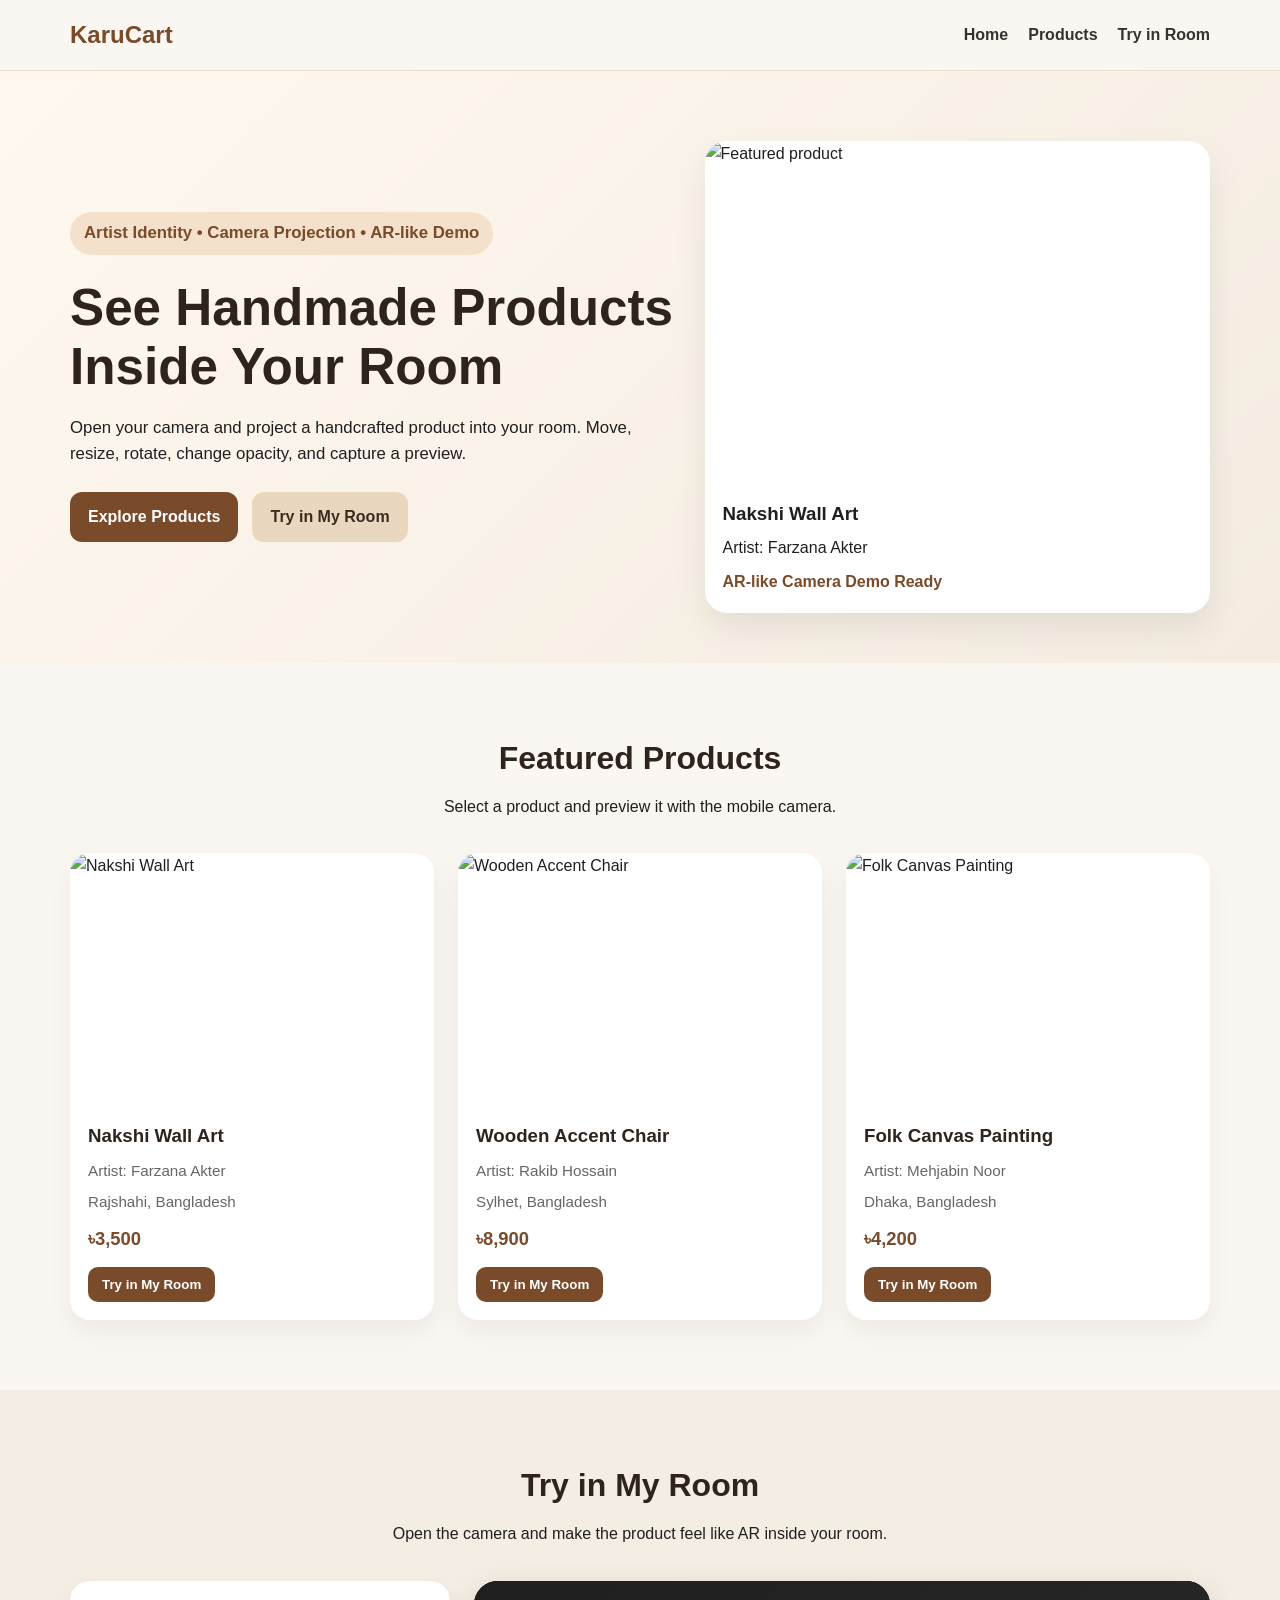
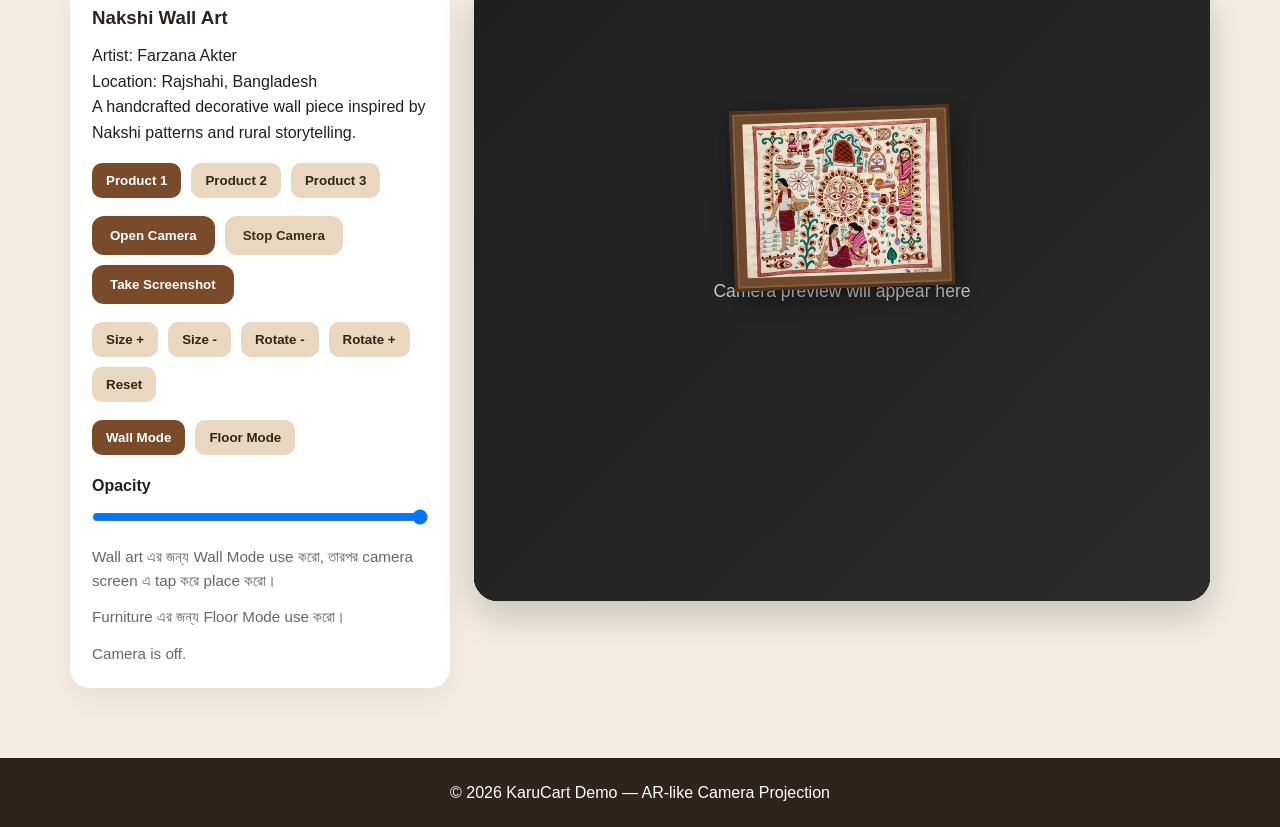
==== index.html @ 664fcbad "first commit" ====
<!DOCTYPE html>
<html lang="en">
<head>
  <meta charset="UTF-8" />
  <meta name="viewport" content="width=device-width, initial-scale=1.0" />
  <title>KaruCart AR-like Camera Demo</title>
  <link rel="stylesheet" href="style.css" />
</head>
<body>
  <header class="header">
    <div class="container nav">
      <div class="logo">KaruCart</div>
      <nav>
        <ul class="nav-links">
          <li><a href="#home">Home</a></li>
          <li><a href="#products">Products</a></li>
          <li><a href="#camera-demo">Try in Room</a></li>
        </ul>
      </nav>
    </div>
  </header>

  <main>
    <section class="hero" id="home">
      <div class="container hero-grid">
        <div class="hero-text">
          <p class="tag">Artist Identity • Camera Projection • AR-like Demo</p>
          <h1>See Handmade Products Inside Your Room</h1>
          <p>
            Open your camera and project a handcrafted product into your room.
            Move, resize, rotate, change opacity, and capture a preview.
          </p>
          <div class="hero-buttons">
            <a href="#products" class="btn btn-primary">Explore Products</a>
            <a href="#camera-demo" class="btn btn-secondary">Try in My Room</a>
          </div>
        </div>

        <div class="hero-card">
          <img src="images/product-1.jpg" alt="Featured product" />
          <div class="hero-card-content">
            <h3>Nakshi Wall Art</h3>
            <p>Artist: Farzana Akter</p>
            <span>AR-like Camera Demo Ready</span>
          </div>
        </div>
      </div>
    </section>

    <section class="section" id="products">
      <div class="container">
        <div class="section-head">
          <h2>Featured Products</h2>
          <p>Select a product and preview it with the mobile camera.</p>
        </div>

        <div class="product-grid" id="productGrid"></div>
      </div>
    </section>

    <section class="section alt-bg" id="camera-demo">
      <div class="container">
        <div class="section-head">
          <h2>Try in My Room</h2>
          <p>Open the camera and make the product feel like AR inside your room.</p>
        </div>

        <div class="camera-layout">
          <div class="camera-info-box">
            <h3 id="cameraProductTitle">Nakshi Wall Art</h3>
            <p id="cameraArtist">Artist: Farzana Akter</p>
            <p id="cameraLocation">Location: Rajshahi, Bangladesh</p>
            <p id="cameraStory">
              A handcrafted decorative wall piece inspired by Nakshi patterns and rural storytelling.
            </p>

            <div class="product-switcher" id="productSwitcher"></div>

            <div class="camera-controls">
              <button class="btn btn-primary" id="startCamera">Open Camera</button>
              <button class="btn btn-secondary" id="stopCamera">Stop Camera</button>
              <button class="btn btn-primary" id="takeShot">Take Screenshot</button>
            </div>

            <div class="overlay-controls">
              <button class="control-btn" id="zoomIn">Size +</button>
              <button class="control-btn" id="zoomOut">Size -</button>
              <button class="control-btn" id="rotateLeft">Rotate -</button>
              <button class="control-btn" id="rotateRight">Rotate +</button>
              <button class="control-btn" id="resetOverlay">Reset</button>
            </div>

            <div class="mode-controls">
              <button class="mode-btn active" id="wallMode">Wall Mode</button>
              <button class="mode-btn" id="floorMode">Floor Mode</button>
            </div>

            <div class="slider-group">
              <label for="opacityRange">Opacity</label>
              <input type="range" id="opacityRange" min="20" max="100" value="100" />
            </div>

            <p class="small-note">
              Wall art এর জন্য Wall Mode use করো, তারপর camera screen এ tap করে place করো।
            </p>
            <p class="small-note">
              Furniture এর জন্য Floor Mode use করো।
            </p>
            <p class="small-note" id="cameraStatus">Camera is off.</p>
          </div>

          <div class="camera-stage" id="cameraStage">
            <video id="cameraPreview" autoplay playsinline muted></video>

            <div class="camera-placeholder" id="cameraPlaceholder">
              Camera preview will appear here
            </div>

            <div id="overlayWrapper" class="wall-locked">
              <div id="overlayShadow"></div>
              <div id="overlayFrame">
                <img id="productOverlay" src="images/product-1.png" alt="Product Overlay" />
              </div>
            </div>
          </div>
        </div>

        <canvas id="captureCanvas"></canvas>

        <div class="screenshot-box" id="screenshotBox">
          <h3>Captured Preview</h3>
          <img id="capturedImage" alt="Captured Room Preview" />
          <a id="downloadShot" class="btn btn-primary" download="karucart-preview.png">Download Screenshot</a>
        </div>
      </div>
    </section>
  </main>

  <footer class="footer">
    <div class="container">
      <p>© 2026 KaruCart Demo — AR-like Camera Projection</p>
    </div>
  </footer>

  <script src="script.js"></script>
</body>
</html>
---- style.css ----
* {
  margin: 0;
  padding: 0;
  box-sizing: border-box;
}

html {
  scroll-behavior: smooth;
}

body {
  font-family: Arial, sans-serif;
  background: #faf7f2;
  color: #1f1f1f;
  line-height: 1.6;
}

img,
video,
canvas {
  display: block;
  width: 100%;
}

a {
  text-decoration: none;
}

ul {
  list-style: none;
}

.container {
  width: min(1140px, 92%);
  margin: 0 auto;
}

.header {
  position: sticky;
  top: 0;
  z-index: 1000;
  background: rgba(250, 247, 242, 0.95);
  backdrop-filter: blur(8px);
  border-bottom: 1px solid #e8dfd1;
}

.nav {
  display: flex;
  justify-content: space-between;
  align-items: center;
  padding: 16px 0;
}

.logo {
  font-size: 1.5rem;
  font-weight: 700;
  color: #7a4b2a;
}

.nav-links {
  display: flex;
  gap: 20px;
}

.nav-links a {
  color: #333;
  font-weight: 600;
}

.hero {
  padding: 70px 0 50px;
  background: linear-gradient(135deg, #fff8ef, #f4ece1);
}

.hero-grid {
  display: grid;
  grid-template-columns: 1.2fr 1fr;
  gap: 28px;
  align-items: center;
}

.tag {
  display: inline-block;
  background: #f3e1cc;
  color: #7a4b2a;
  padding: 8px 14px;
  border-radius: 999px;
  margin-bottom: 18px;
  font-weight: 700;
  font-size: 0.9rem;
}

.hero-text h1 {
  font-size: clamp(2rem, 4vw, 3.3rem);
  line-height: 1.15;
  margin-bottom: 18px;
  color: #2f241d;
}

.hero-text p {
  font-size: 1.05rem;
  margin-bottom: 24px;
  max-width: 650px;
}

.hero-buttons {
  display: flex;
  flex-wrap: wrap;
  gap: 14px;
}

.btn {
  padding: 12px 18px;
  border-radius: 12px;
  border: none;
  cursor: pointer;
  font-weight: 700;
  transition: 0.25s ease;
  display: inline-block;
}

.btn-primary {
  background: #7a4b2a;
  color: #fff;
}

.btn-primary:hover {
  background: #5f381d;
}

.btn-secondary {
  background: #ead7bf;
  color: #3a2b20;
}

.btn-secondary:hover {
  background: #dfc5a7;
}

.hero-card {
  background: #fff;
  border-radius: 22px;
  overflow: hidden;
  box-shadow: 0 15px 35px rgba(0, 0, 0, 0.08);
}

.hero-card img {
  height: 340px;
  object-fit: cover;
}

.hero-card-content {
  padding: 18px;
}

.hero-card-content h3 {
  margin-bottom: 6px;
}

.hero-card-content span {
  display: inline-block;
  margin-top: 8px;
  color: #7a4b2a;
  font-weight: 700;
}

.section {
  padding: 70px 0;
}

.alt-bg {
  background: #f3ede4;
}

.section-head {
  text-align: center;
  margin-bottom: 34px;
}

.section-head h2 {
  font-size: 2rem;
  margin-bottom: 10px;
  color: #2f241d;
}

.product-grid {
  display: grid;
  grid-template-columns: repeat(3, 1fr);
  gap: 24px;
}

.product-card {
  background: #fff;
  border-radius: 20px;
  overflow: hidden;
  box-shadow: 0 12px 28px rgba(0, 0, 0, 0.06);
  transition: transform 0.25s ease;
}

.product-card:hover {
  transform: translateY(-6px);
}

.product-card img {
  height: 250px;
  object-fit: cover;
}

.product-content {
  padding: 18px;
}

.product-content h3 {
  margin-bottom: 8px;
  color: #2f241d;
}

.product-meta {
  color: #666;
  font-size: 0.95rem;
  margin-bottom: 6px;
}

.product-price {
  font-size: 1.15rem;
  font-weight: 700;
  color: #7a4b2a;
  margin: 10px 0 14px;
}

.product-actions {
  display: flex;
  gap: 10px;
  flex-wrap: wrap;
}

.small-btn {
  padding: 10px 14px;
  border-radius: 10px;
  border: none;
  cursor: pointer;
  font-weight: 700;
}

.try-btn {
  background: #7a4b2a;
  color: #fff;
}

.camera-layout {
  display: grid;
  grid-template-columns: 380px 1fr;
  gap: 24px;
  align-items: start;
}

.camera-info-box {
  background: #fff;
  border-radius: 20px;
  padding: 22px;
  box-shadow: 0 12px 28px rgba(0, 0, 0, 0.06);
}

.camera-info-box h3 {
  margin-bottom: 10px;
  color: #2f241d;
}

.camera-controls,
.overlay-controls,
.product-switcher,
.mode-controls {
  display: flex;
  flex-wrap: wrap;
  gap: 10px;
  margin-top: 18px;
}

.switch-btn,
.control-btn,
.mode-btn {
  border: none;
  padding: 10px 14px;
  border-radius: 10px;
  cursor: pointer;
  font-weight: 700;
  background: #ead7bf;
  color: #33251a;
}

.switch-btn.active,
.mode-btn.active {
  background: #7a4b2a;
  color: white;
}

.slider-group {
  margin-top: 18px;
}

.slider-group label {
  display: block;
  margin-bottom: 8px;
  font-weight: 700;
}

.slider-group input {
  width: 100%;
}

.small-note {
  margin-top: 12px;
  color: #666;
  font-size: 0.95rem;
}

.camera-stage {
  position: relative;
  min-height: 620px;
  background: #111;
  border-radius: 24px;
  overflow: hidden;
  box-shadow: 0 16px 36px rgba(0, 0, 0, 0.18);
}

#cameraPreview {
  width: 100%;
  height: 100%;
  min-height: 620px;
  object-fit: cover;
  background: #000;
  position: relative;
  z-index: 0;
}

.camera-placeholder {
  position: absolute;
  inset: 0;
  display: grid;
  place-items: center;
  color: #ccc;
  font-size: 1.1rem;
  background: linear-gradient(135deg, #1f1f1f, #2b2b2b);
  z-index: 1;
}

#overlayWrapper {
  position: absolute;
  left: 50%;
  top: 35%;
  width: 220px;
  transform: translate(-50%, -50%);
  z-index: 5;
  user-select: none;
}

#overlayWrapper.wall-locked {
  cursor: default;
}

#overlayShadow {
  position: absolute;
  inset: 8px -10px -10px 8px;
  background: rgba(0, 0, 0, 0.22);
  filter: blur(14px);
  border-radius: 6px;
  z-index: 0;
}

#overlayFrame {
  position: relative;
  background: #6f4a2d;
  padding: 10px;
  border: 3px solid #4e321d;
  box-shadow:
    inset 0 0 0 2px rgba(255,255,255,0.12),
    0 10px 24px rgba(0,0,0,0.18);
  z-index: 2;
}

#productOverlay {
  width: 100%;
  height: auto;
  display: block;
  background: white;
  pointer-events: none;
  user-select: none;
  opacity: 1;
}

#captureCanvas {
  display: none;
}

.screenshot-box {
  display: none;
  margin-top: 24px;
  background: #fff;
  border-radius: 20px;
  padding: 20px;
  box-shadow: 0 12px 28px rgba(0, 0, 0, 0.06);
}

.screenshot-box.show {
  display: block;
}

.screenshot-box h3 {
  margin-bottom: 14px;
}

#capturedImage {
  border-radius: 16px;
  margin-bottom: 16px;
}

.footer {
  padding: 22px 0;
  background: #2f241d;
  color: #fff;
  text-align: center;
}

@media (max-width: 992px) {
  .hero-grid,
  .camera-layout {
    grid-template-columns: 1fr;
  }

  .product-grid {
    grid-template-columns: repeat(2, 1fr);
  }

  .hero-card img {
    height: 280px;
  }

  .camera-stage,
  #cameraPreview {
    min-height: 540px;
  }
}

@media (max-width: 768px) {
  .nav {
    flex-direction: column;
    gap: 12px;
  }

  .nav-links {
    flex-wrap: wrap;
    justify-content: center;
    gap: 14px;
  }

  .product-grid {
    grid-template-columns: 1fr;
  }

  .section {
    padding: 56px 0;
  }

  .hero-text p {
    font-size: 1rem;
  }

  .camera-stage,
  #cameraPreview {
    min-height: 500px;
  }

  #overlayWrapper {
    width: 170px;
  }
}
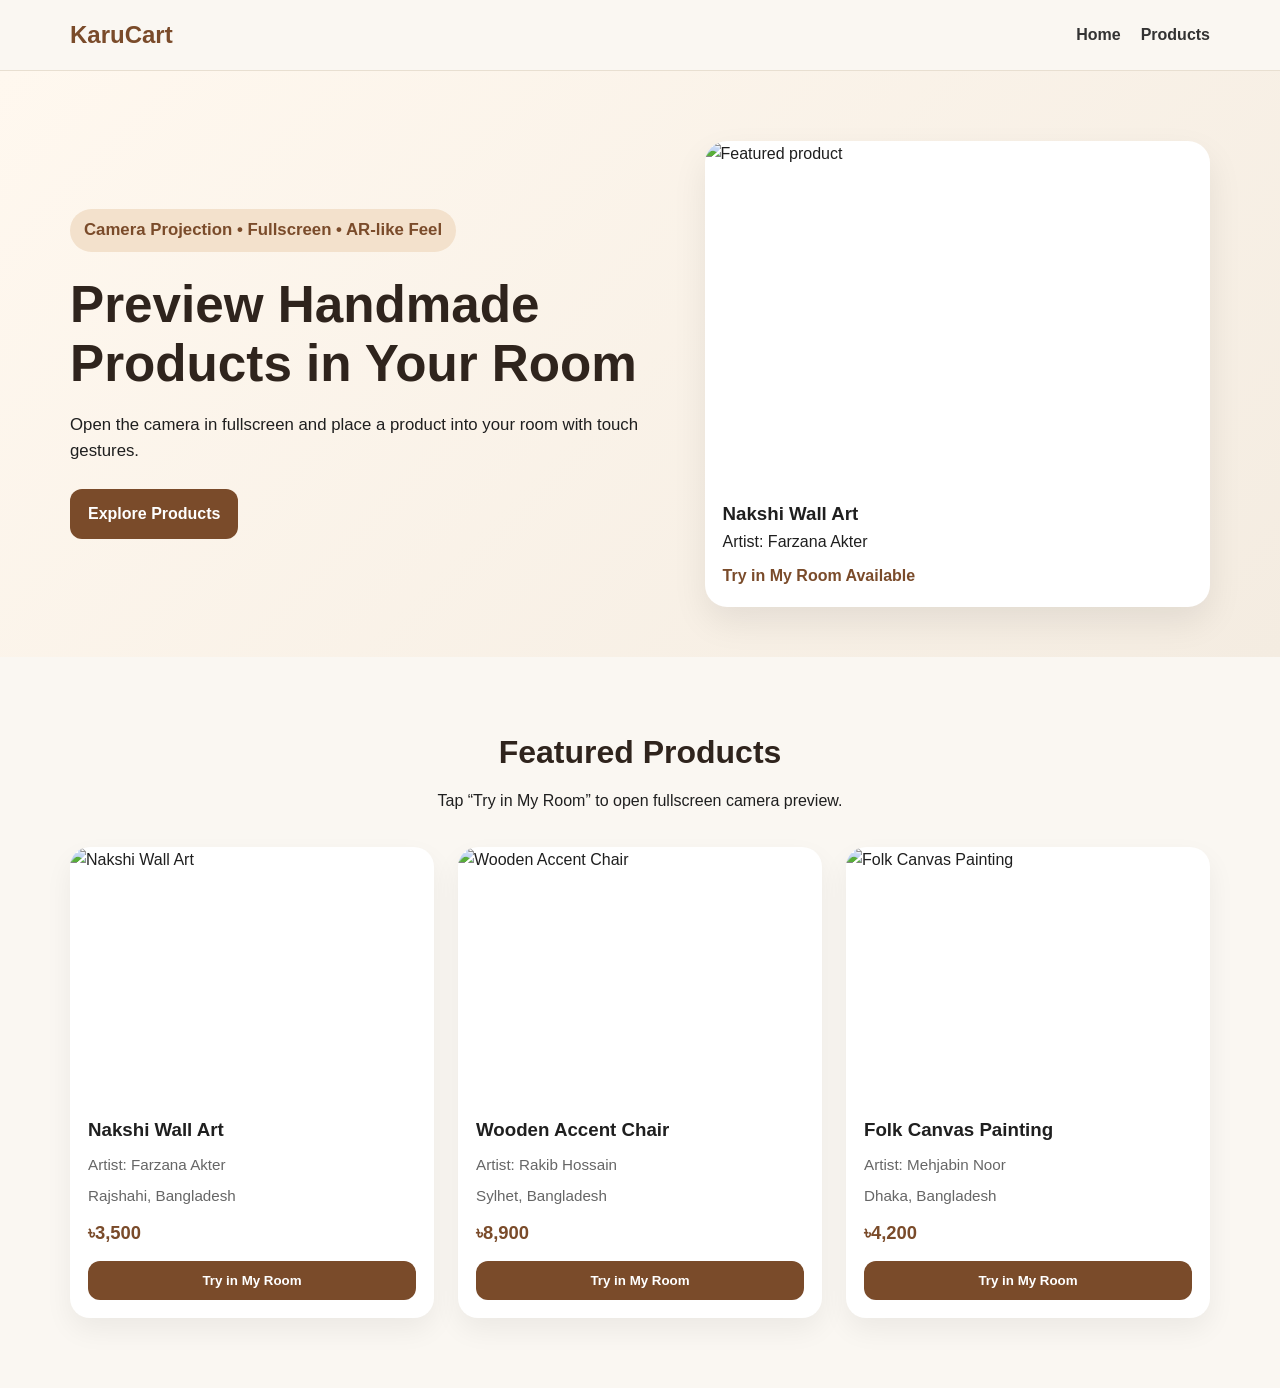
==== commit 0f19f13f: "Initializing" ====
--- a/index.html
+++ b/index.html
@@ -3,7 +3,7 @@
 <head>
   <meta charset="UTF-8" />
   <meta name="viewport" content="width=device-width, initial-scale=1.0" />
-  <title>KaruCart AR-like Camera Demo</title>
+  <title>KaruCart Fullscreen AR-like Demo</title>
   <link rel="stylesheet" href="style.css" />
 </head>
 <body>
@@ -14,7 +14,6 @@
         <ul class="nav-links">
           <li><a href="#home">Home</a></li>
           <li><a href="#products">Products</a></li>
-          <li><a href="#camera-demo">Try in Room</a></li>
         </ul>
       </nav>
     </div>
@@ -24,15 +23,13 @@
     <section class="hero" id="home">
       <div class="container hero-grid">
         <div class="hero-text">
-          <p class="tag">Artist Identity • Camera Projection • AR-like Demo</p>
-          <h1>See Handmade Products Inside Your Room</h1>
+          <p class="tag">Camera Projection • Fullscreen • AR-like Feel</p>
+          <h1>Preview Handmade Products in Your Room</h1>
           <p>
-            Open your camera and project a handcrafted product into your room.
-            Move, resize, rotate, change opacity, and capture a preview.
+            Open the camera in fullscreen and place a product into your room with touch gestures.
           </p>
           <div class="hero-buttons">
             <a href="#products" class="btn btn-primary">Explore Products</a>
-            <a href="#camera-demo" class="btn btn-secondary">Try in My Room</a>
           </div>
         </div>
 
@@ -41,7 +38,7 @@
           <div class="hero-card-content">
             <h3>Nakshi Wall Art</h3>
             <p>Artist: Farzana Akter</p>
-            <span>AR-like Camera Demo Ready</span>
+            <span>Try in My Room Available</span>
           </div>
         </div>
       </div>
@@ -51,96 +48,58 @@
       <div class="container">
         <div class="section-head">
           <h2>Featured Products</h2>
-          <p>Select a product and preview it with the mobile camera.</p>
+          <p>Tap “Try in My Room” to open fullscreen camera preview.</p>
         </div>
 
         <div class="product-grid" id="productGrid"></div>
       </div>
     </section>
-
-    <section class="section alt-bg" id="camera-demo">
-      <div class="container">
-        <div class="section-head">
-          <h2>Try in My Room</h2>
-          <p>Open the camera and make the product feel like AR inside your room.</p>
-        </div>
-
-        <div class="camera-layout">
-          <div class="camera-info-box">
-            <h3 id="cameraProductTitle">Nakshi Wall Art</h3>
-            <p id="cameraArtist">Artist: Farzana Akter</p>
-            <p id="cameraLocation">Location: Rajshahi, Bangladesh</p>
-            <p id="cameraStory">
-              A handcrafted decorative wall piece inspired by Nakshi patterns and rural storytelling.
-            </p>
-
-            <div class="product-switcher" id="productSwitcher"></div>
-
-            <div class="camera-controls">
-              <button class="btn btn-primary" id="startCamera">Open Camera</button>
-              <button class="btn btn-secondary" id="stopCamera">Stop Camera</button>
-              <button class="btn btn-primary" id="takeShot">Take Screenshot</button>
-            </div>
-
-            <div class="overlay-controls">
-              <button class="control-btn" id="zoomIn">Size +</button>
-              <button class="control-btn" id="zoomOut">Size -</button>
-              <button class="control-btn" id="rotateLeft">Rotate -</button>
-              <button class="control-btn" id="rotateRight">Rotate +</button>
-              <button class="control-btn" id="resetOverlay">Reset</button>
-            </div>
-
-            <div class="mode-controls">
-              <button class="mode-btn active" id="wallMode">Wall Mode</button>
-              <button class="mode-btn" id="floorMode">Floor Mode</button>
-            </div>
-
-            <div class="slider-group">
-              <label for="opacityRange">Opacity</label>
-              <input type="range" id="opacityRange" min="20" max="100" value="100" />
-            </div>
-
-            <p class="small-note">
-              Wall art এর জন্য Wall Mode use করো, তারপর camera screen এ tap করে place করো।
-            </p>
-            <p class="small-note">
-              Furniture এর জন্য Floor Mode use করো।
-            </p>
-            <p class="small-note" id="cameraStatus">Camera is off.</p>
-          </div>
-
-          <div class="camera-stage" id="cameraStage">
-            <video id="cameraPreview" autoplay playsinline muted></video>
-
-            <div class="camera-placeholder" id="cameraPlaceholder">
-              Camera preview will appear here
-            </div>
-
-            <div id="overlayWrapper" class="wall-locked">
-              <div id="overlayShadow"></div>
-              <div id="overlayFrame">
-                <img id="productOverlay" src="images/product-1.png" alt="Product Overlay" />
-              </div>
-            </div>
-          </div>
-        </div>
-
-        <canvas id="captureCanvas"></canvas>
-
-        <div class="screenshot-box" id="screenshotBox">
-          <h3>Captured Preview</h3>
-          <img id="capturedImage" alt="Captured Room Preview" />
-          <a id="downloadShot" class="btn btn-primary" download="karucart-preview.png">Download Screenshot</a>
-        </div>
-      </div>
-    </section>
   </main>
 
-  <footer class="footer">
-    <div class="container">
-      <p>© 2026 KaruCart Demo — AR-like Camera Projection</p>
+  <!-- Fullscreen Camera Modal -->
+  <div class="camera-modal" id="cameraModal">
+    <video id="cameraPreview" autoplay playsinline muted></video>
+
+    <div class="camera-dim"></div>
+
+    <div class="camera-topbar">
+      <button class="top-btn" id="backBtn">← Back</button>
+      <div class="top-info">
+        <h3 id="cameraProductTitle">Nakshi Wall Art</h3>
+        <p id="cameraArtist">Artist: Farzana Akter</p>
+      </div>
+      <button class="top-btn" id="pinBtn">Pin</button>
     </div>
-  </footer>
+
+    <div class="camera-hint" id="cameraStatus">
+      One finger drag • Two fingers zoom/rotate • Long press to pin
+    </div>
+
+    <div id="overlayWrapper" class="wall-mode">
+      <div id="overlayShadow"></div>
+      <div id="overlayFrame">
+        <img id="productOverlay" src="images/product-1.png" alt="Product Overlay" />
+      </div>
+    </div>
+
+    <div class="camera-bottombar">
+      <button class="bottom-btn" id="wallModeBtn">Wall</button>
+      <button class="bottom-btn" id="floorModeBtn">Floor</button>
+      <button class="bottom-btn" id="resetBtn">Reset</button>
+      <button class="bottom-btn" id="shotBtn">Shot</button>
+    </div>
+  </div>
+
+  <canvas id="captureCanvas"></canvas>
+
+  <div class="shot-preview" id="shotPreview">
+    <div class="shot-card">
+      <h3>Captured Preview</h3>
+      <img id="capturedImage" alt="Captured preview" />
+      <a id="downloadShot" class="btn btn-primary" download="karucart-preview.png">Download</a>
+      <button class="btn btn-secondary" id="closeShot">Close</button>
+    </div>
+  </div>
 
   <script src="script.js"></script>
 </body>
--- a/style.css
+++ b/style.css
@@ -38,7 +38,7 @@
 .header {
   position: sticky;
   top: 0;
-  z-index: 1000;
+  z-index: 10;
   background: rgba(250, 247, 242, 0.95);
   backdrop-filter: blur(8px);
   border-bottom: 1px solid #e8dfd1;
@@ -124,17 +124,9 @@
   color: #fff;
 }
 
-.btn-primary:hover {
-  background: #5f381d;
-}
-
 .btn-secondary {
   background: #ead7bf;
   color: #3a2b20;
-}
-
-.btn-secondary:hover {
-  background: #dfc5a7;
 }
 
 .hero-card {
@@ -153,10 +145,6 @@
   padding: 18px;
 }
 
-.hero-card-content h3 {
-  margin-bottom: 6px;
-}
-
 .hero-card-content span {
   display: inline-block;
   margin-top: 8px;
@@ -166,10 +154,6 @@
 
 .section {
   padding: 70px 0;
-}
-
-.alt-bg {
-  background: #f3ede4;
 }
 
 .section-head {
@@ -194,11 +178,6 @@
   border-radius: 20px;
   overflow: hidden;
   box-shadow: 0 12px 28px rgba(0, 0, 0, 0.06);
-  transition: transform 0.25s ease;
-}
-
-.product-card:hover {
-  transform: translateY(-6px);
 }
 
 .product-card img {
@@ -212,7 +191,6 @@
 
 .product-content h3 {
   margin-bottom: 8px;
-  color: #2f241d;
 }
 
 .product-meta {
@@ -228,153 +206,174 @@
   margin: 10px 0 14px;
 }
 
-.product-actions {
-  display: flex;
-  gap: 10px;
-  flex-wrap: wrap;
-}
-
-.small-btn {
-  padding: 10px 14px;
-  border-radius: 10px;
+.try-btn {
+  width: 100%;
+  padding: 12px 14px;
   border: none;
-  cursor: pointer;
-  font-weight: 700;
-}
-
-.try-btn {
+  border-radius: 12px;
   background: #7a4b2a;
   color: #fff;
-}
-
-.camera-layout {
-  display: grid;
-  grid-template-columns: 380px 1fr;
-  gap: 24px;
-  align-items: start;
-}
-
-.camera-info-box {
-  background: #fff;
-  border-radius: 20px;
-  padding: 22px;
-  box-shadow: 0 12px 28px rgba(0, 0, 0, 0.06);
-}
-
-.camera-info-box h3 {
-  margin-bottom: 10px;
-  color: #2f241d;
-}
-
-.camera-controls,
-.overlay-controls,
-.product-switcher,
-.mode-controls {
-  display: flex;
-  flex-wrap: wrap;
-  gap: 10px;
-  margin-top: 18px;
-}
-
-.switch-btn,
-.control-btn,
-.mode-btn {
-  border: none;
-  padding: 10px 14px;
-  border-radius: 10px;
+  font-weight: 700;
   cursor: pointer;
-  font-weight: 700;
-  background: #ead7bf;
-  color: #33251a;
-}
-
-.switch-btn.active,
-.mode-btn.active {
-  background: #7a4b2a;
-  color: white;
-}
-
-.slider-group {
-  margin-top: 18px;
-}
-
-.slider-group label {
+}
+
+/* Fullscreen camera */
+.camera-modal {
+  position: fixed;
+  inset: 0;
+  background: #000;
+  z-index: 9999;
+  display: none;
+  overflow: hidden;
+}
+
+.camera-modal.show {
   display: block;
-  margin-bottom: 8px;
-  font-weight: 700;
-}
-
-.slider-group input {
-  width: 100%;
-}
-
-.small-note {
-  margin-top: 12px;
-  color: #666;
-  font-size: 0.95rem;
-}
-
-.camera-stage {
-  position: relative;
-  min-height: 620px;
-  background: #111;
-  border-radius: 24px;
-  overflow: hidden;
-  box-shadow: 0 16px 36px rgba(0, 0, 0, 0.18);
 }
 
 #cameraPreview {
   width: 100%;
   height: 100%;
-  min-height: 620px;
   object-fit: cover;
   background: #000;
-  position: relative;
-  z-index: 0;
-}
-
-.camera-placeholder {
+}
+
+.camera-dim {
   position: absolute;
   inset: 0;
+  background: linear-gradient(to bottom, rgba(0,0,0,.28), rgba(0,0,0,.08), rgba(0,0,0,.18));
+  pointer-events: none;
+}
+
+.camera-topbar {
+  position: absolute;
+  top: env(safe-area-inset-top, 0);
+  left: 0;
+  right: 0;
+  padding: 14px 14px 8px;
+  display: flex;
+  align-items: center;
+  justify-content: space-between;
+  gap: 12px;
+  z-index: 20;
+}
+
+.top-btn,
+.bottom-btn {
+  border: none;
+  background: rgba(20,20,20,.65);
+  color: #fff;
+  padding: 12px 14px;
+  border-radius: 14px;
+  font-weight: 700;
+  cursor: pointer;
+  backdrop-filter: blur(8px);
+}
+
+.top-info {
+  flex: 1;
+  min-width: 0;
+  color: #fff;
+  background: rgba(20,20,20,.48);
+  padding: 10px 12px;
+  border-radius: 14px;
+  backdrop-filter: blur(8px);
+}
+
+.top-info h3 {
+  font-size: 1rem;
+  white-space: nowrap;
+  overflow: hidden;
+  text-overflow: ellipsis;
+}
+
+.top-info p {
+  font-size: 0.88rem;
+  opacity: .92;
+}
+
+.camera-hint {
+  position: absolute;
+  top: calc(env(safe-area-inset-top, 0) + 88px);
+  left: 50%;
+  transform: translateX(-50%);
+  max-width: 88%;
+  padding: 10px 14px;
+  border-radius: 999px;
+  background: rgba(20,20,20,.58);
+  color: #fff;
+  font-size: 0.9rem;
+  z-index: 20;
+  text-align: center;
+  backdrop-filter: blur(8px);
+}
+
+.camera-bottombar {
+  position: absolute;
+  left: 12px;
+  right: 12px;
+  bottom: calc(env(safe-area-inset-bottom, 0) + 12px);
   display: grid;
-  place-items: center;
-  color: #ccc;
-  font-size: 1.1rem;
-  background: linear-gradient(135deg, #1f1f1f, #2b2b2b);
-  z-index: 1;
+  grid-template-columns: repeat(4, 1fr);
+  gap: 10px;
+  z-index: 20;
 }
 
 #overlayWrapper {
   position: absolute;
   left: 50%;
-  top: 35%;
+  top: 38%;
   width: 220px;
   transform: translate(-50%, -50%);
-  z-index: 5;
+  z-index: 15;
+  touch-action: none;
   user-select: none;
 }
 
-#overlayWrapper.wall-locked {
+#overlayWrapper.pinned {
   cursor: default;
 }
 
-#overlayShadow {
-  position: absolute;
-  inset: 8px -10px -10px 8px;
-  background: rgba(0, 0, 0, 0.22);
-  filter: blur(14px);
-  border-radius: 6px;
-  z-index: 0;
-}
-
-#overlayFrame {
-  position: relative;
+#overlayWrapper.wall-mode #overlayFrame {
   background: #6f4a2d;
   padding: 10px;
   border: 3px solid #4e321d;
   box-shadow:
     inset 0 0 0 2px rgba(255,255,255,0.12),
     0 10px 24px rgba(0,0,0,0.18);
+}
+
+#overlayWrapper.floor-mode #overlayFrame {
+  background: transparent;
+  padding: 0;
+  border: none;
+  box-shadow: none;
+}
+
+#overlayShadow {
+  position: absolute;
+  left: 50%;
+  top: 100%;
+  width: 76%;
+  height: 24px;
+  transform: translateX(-50%);
+  background: rgba(0, 0, 0, 0.28);
+  filter: blur(10px);
+  border-radius: 50%;
+  z-index: 0;
+}
+
+#overlayWrapper.wall-mode #overlayShadow {
+  inset: 8px -10px -10px 8px;
+  width: auto;
+  height: auto;
+  transform: none;
+  border-radius: 6px;
+  filter: blur(14px);
+}
+
+#overlayFrame {
+  position: relative;
   z-index: 2;
 }
 
@@ -385,59 +384,50 @@
   background: white;
   pointer-events: none;
   user-select: none;
-  opacity: 1;
 }
 
 #captureCanvas {
   display: none;
 }
 
-.screenshot-box {
+.shot-preview {
+  position: fixed;
+  inset: 0;
+  background: rgba(0,0,0,.72);
   display: none;
-  margin-top: 24px;
+  align-items: center;
+  justify-content: center;
+  z-index: 10000;
+  padding: 18px;
+}
+
+.shot-preview.show {
+  display: flex;
+}
+
+.shot-card {
+  width: min(520px, 100%);
   background: #fff;
   border-radius: 20px;
-  padding: 20px;
-  box-shadow: 0 12px 28px rgba(0, 0, 0, 0.06);
-}
-
-.screenshot-box.show {
-  display: block;
-}
-
-.screenshot-box h3 {
+  padding: 18px;
+}
+
+.shot-card h3 {
+  margin-bottom: 12px;
+}
+
+#capturedImage {
+  border-radius: 14px;
   margin-bottom: 14px;
 }
 
-#capturedImage {
-  border-radius: 16px;
-  margin-bottom: 16px;
-}
-
-.footer {
-  padding: 22px 0;
-  background: #2f241d;
-  color: #fff;
-  text-align: center;
-}
-
 @media (max-width: 992px) {
-  .hero-grid,
-  .camera-layout {
+  .hero-grid {
     grid-template-columns: 1fr;
   }
 
   .product-grid {
     grid-template-columns: repeat(2, 1fr);
-  }
-
-  .hero-card img {
-    height: 280px;
-  }
-
-  .camera-stage,
-  #cameraPreview {
-    min-height: 540px;
   }
 }
 
@@ -457,20 +447,16 @@
     grid-template-columns: 1fr;
   }
 
-  .section {
-    padding: 56px 0;
-  }
-
-  .hero-text p {
-    font-size: 1rem;
-  }
-
-  .camera-stage,
-  #cameraPreview {
-    min-height: 500px;
-  }
-
   #overlayWrapper {
-    width: 170px;
+    width: 180px;
+  }
+
+  .camera-bottombar {
+    grid-template-columns: repeat(4, 1fr);
+  }
+
+  .bottom-btn {
+    padding: 12px 8px;
+    font-size: 0.9rem;
   }
 }
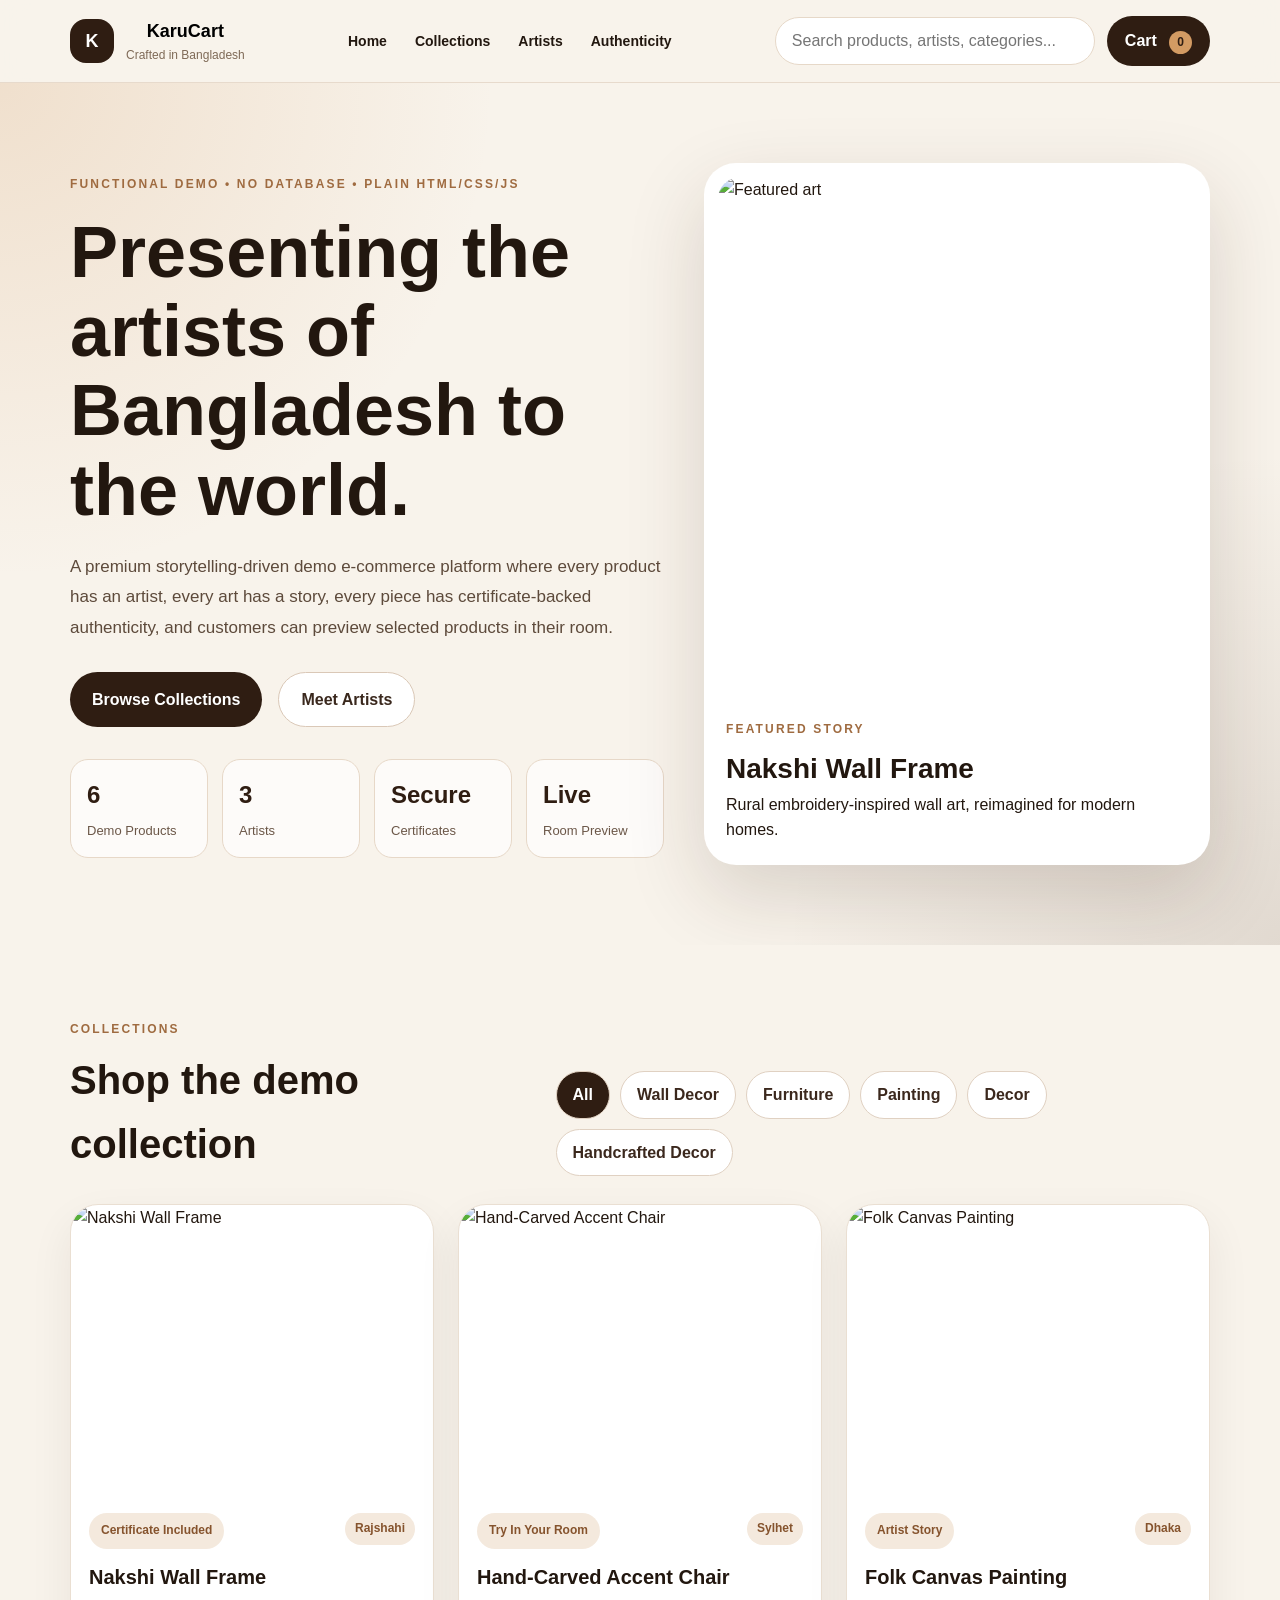
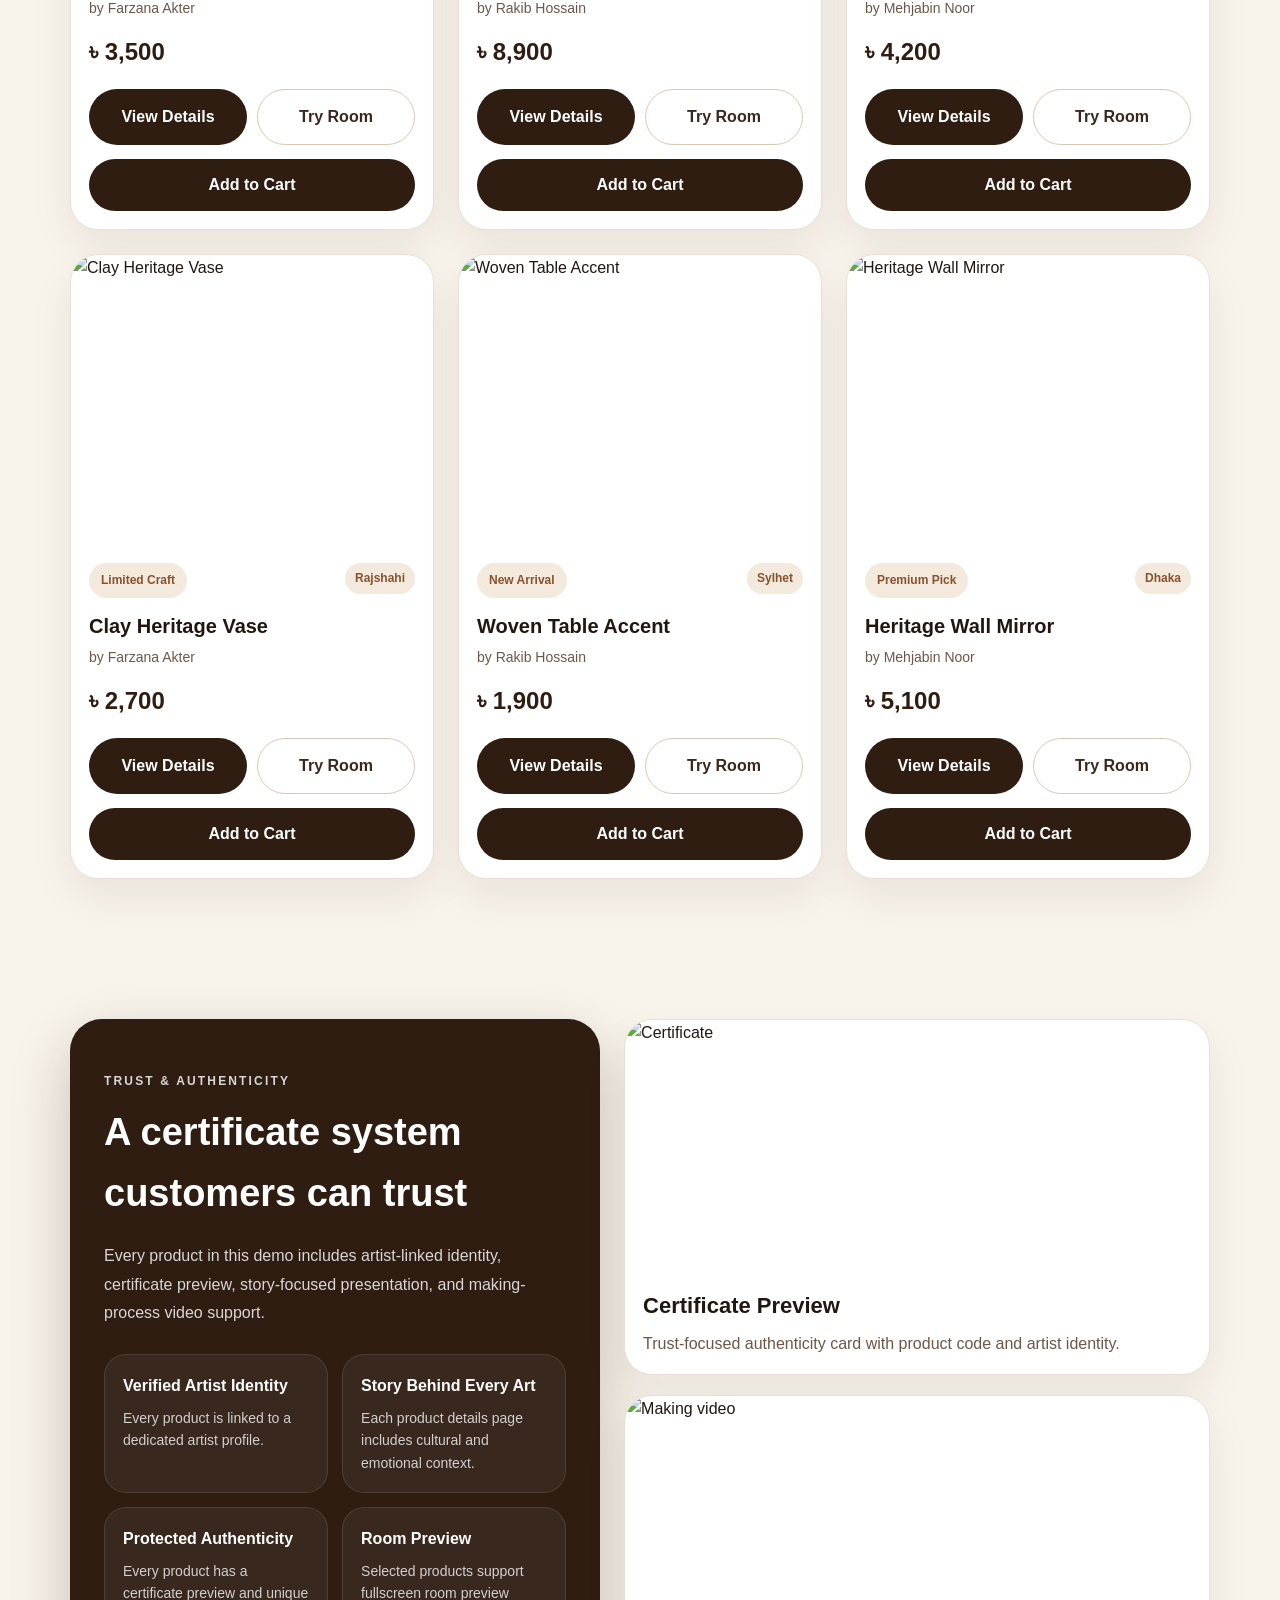
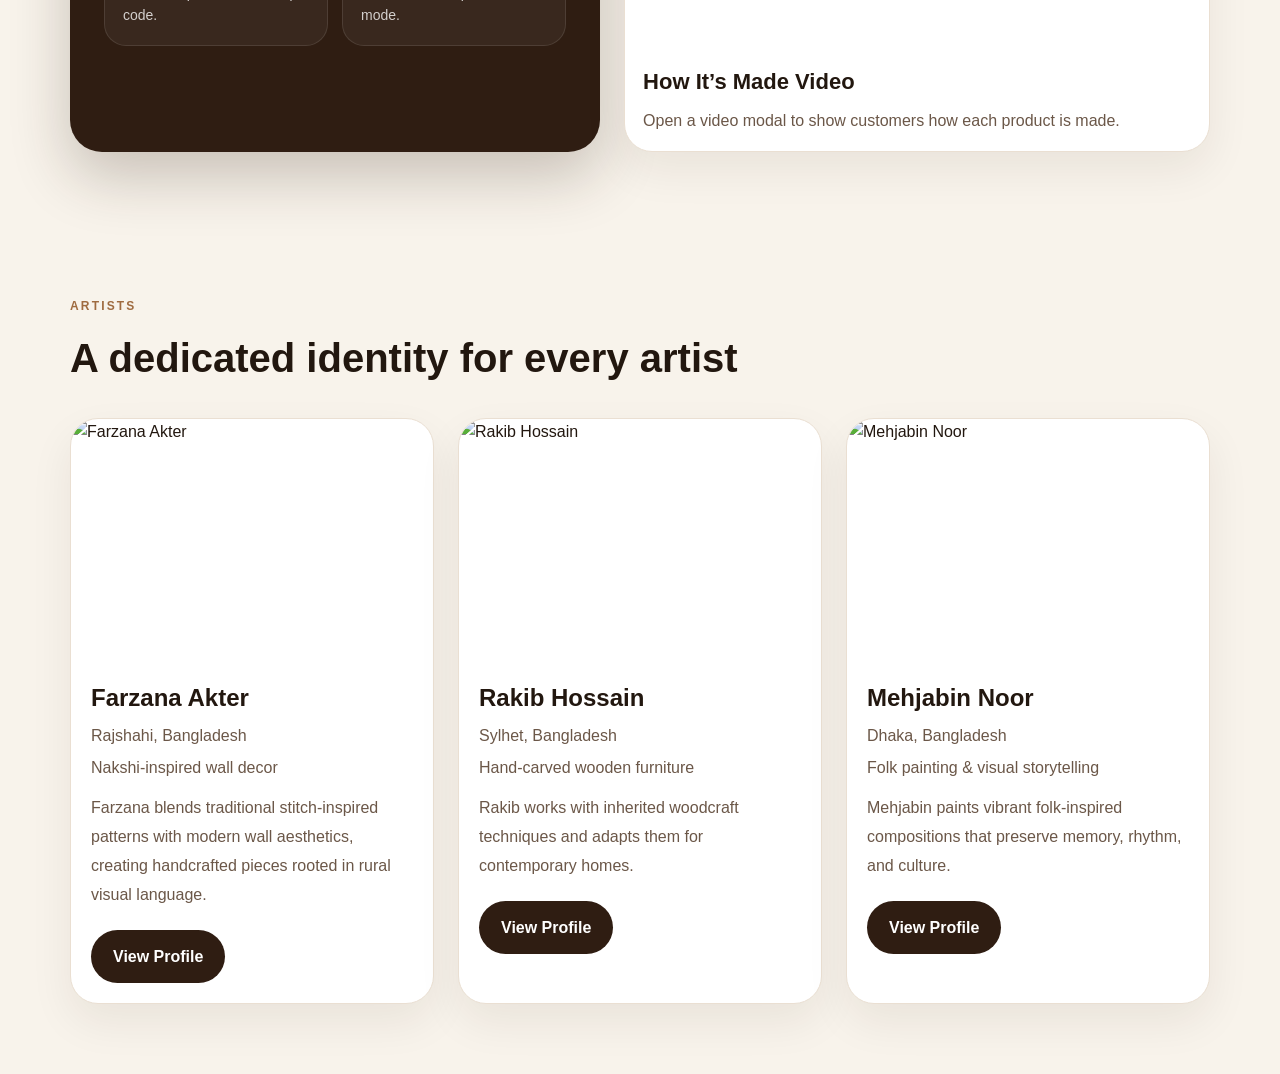
==== commit aaddffee: "Initializing" ====
--- a/index.html
+++ b/index.html
@@ -3,101 +3,316 @@
 <head>
   <meta charset="UTF-8" />
   <meta name="viewport" content="width=device-width, initial-scale=1.0" />
-  <title>KaruCart Fullscreen AR-like Demo</title>
+  <title>KaruCart Demo</title>
   <link rel="stylesheet" href="style.css" />
 </head>
 <body>
-  <header class="header">
+  <header class="site-header">
     <div class="container nav">
-      <div class="logo">KaruCart</div>
-      <nav>
-        <ul class="nav-links">
-          <li><a href="#home">Home</a></li>
-          <li><a href="#products">Products</a></li>
-        </ul>
+      <button class="brand" id="homeBtn">
+        <div class="brand-logo">K</div>
+        <div>
+          <h1>KaruCart</h1>
+          <p>Crafted in Bangladesh</p>
+        </div>
+      </button>
+
+      <nav class="desktop-nav">
+        <a href="#hero">Home</a>
+        <a href="#collections">Collections</a>
+        <a href="#artists">Artists</a>
+        <a href="#trust">Authenticity</a>
       </nav>
+
+      <div class="header-actions">
+        <div class="search-box">
+          <input type="text" id="searchInput" placeholder="Search products, artists, categories..." />
+        </div>
+        <button class="cart-btn" id="openCartBtn">
+          Cart <span id="cartCount">0</span>
+        </button>
+      </div>
     </div>
   </header>
 
-  <main>
-    <section class="hero" id="home">
+  <main id="mainPage">
+    <section class="hero" id="hero">
       <div class="container hero-grid">
-        <div class="hero-text">
-          <p class="tag">Camera Projection • Fullscreen • AR-like Feel</p>
-          <h1>Preview Handmade Products in Your Room</h1>
+        <div class="hero-content">
+          <span class="eyebrow">Functional Demo • No Database • Plain HTML/CSS/JS</span>
+          <h2>Presenting the artists of Bangladesh to the world.</h2>
           <p>
-            Open the camera in fullscreen and place a product into your room with touch gestures.
+            A premium storytelling-driven demo e-commerce platform where every product has an artist,
+            every art has a story, every piece has certificate-backed authenticity,
+            and customers can preview selected products in their room.
           </p>
           <div class="hero-buttons">
-            <a href="#products" class="btn btn-primary">Explore Products</a>
+            <button class="primary-btn" id="browseBtn">Browse Collections</button>
+            <button class="secondary-btn" id="artistScrollBtn">Meet Artists</button>
+          </div>
+          <div class="hero-stats">
+            <div><strong>6</strong><span>Demo Products</span></div>
+            <div><strong>3</strong><span>Artists</span></div>
+            <div><strong>Secure</strong><span>Certificates</span></div>
+            <div><strong>Live</strong><span>Room Preview</span></div>
           </div>
         </div>
 
         <div class="hero-card">
-          <img src="images/product-1.jpg" alt="Featured product" />
+          <img src="https://images.unsplash.com/photo-1513364776144-60967b0f800f?auto=format&fit=crop&w=1200&q=80" alt="Featured art" />
           <div class="hero-card-content">
-            <h3>Nakshi Wall Art</h3>
-            <p>Artist: Farzana Akter</p>
-            <span>Try in My Room Available</span>
+            <p class="mini-label">Featured Story</p>
+            <h3>Nakshi Wall Frame</h3>
+            <p>Rural embroidery-inspired wall art, reimagined for modern homes.</p>
           </div>
         </div>
       </div>
     </section>
 
-    <section class="section" id="products">
+    <section class="collections-section" id="collections">
       <div class="container">
         <div class="section-head">
-          <h2>Featured Products</h2>
-          <p>Tap “Try in My Room” to open fullscreen camera preview.</p>
+          <div>
+            <p class="mini-label">Collections</p>
+            <h2>Shop the demo collection</h2>
+          </div>
+          <div class="category-filters" id="categoryFilters"></div>
         </div>
 
         <div class="product-grid" id="productGrid"></div>
+      </div>
+    </section>
+
+    <section class="trust-section" id="trust">
+      <div class="container trust-grid">
+        <div class="trust-left">
+          <p class="mini-label light">Trust & Authenticity</p>
+          <h2>A certificate system customers can trust</h2>
+          <p>
+            Every product in this demo includes artist-linked identity, certificate preview,
+            story-focused presentation, and making-process video support.
+          </p>
+
+          <div class="trust-cards">
+            <div class="trust-card">
+              <h3>Verified Artist Identity</h3>
+              <p>Every product is linked to a dedicated artist profile.</p>
+            </div>
+            <div class="trust-card">
+              <h3>Story Behind Every Art</h3>
+              <p>Each product details page includes cultural and emotional context.</p>
+            </div>
+            <div class="trust-card">
+              <h3>Protected Authenticity</h3>
+              <p>Every product has a certificate preview and unique code.</p>
+            </div>
+            <div class="trust-card">
+              <h3>Room Preview</h3>
+              <p>Selected products support fullscreen room preview mode.</p>
+            </div>
+          </div>
+        </div>
+
+        <div class="trust-right">
+          <div class="info-card">
+            <img src="https://images.unsplash.com/photo-1523413651479-597eb2da0ad6?auto=format&fit=crop&w=1200&q=80" alt="Certificate" />
+            <div class="info-card-body">
+              <h3>Certificate Preview</h3>
+              <p>Trust-focused authenticity card with product code and artist identity.</p>
+            </div>
+          </div>
+
+          <div class="info-card">
+            <img src="https://images.unsplash.com/photo-1516321318423-f06f85e504b3?auto=format&fit=crop&w=1200&q=80" alt="Making video" />
+            <div class="info-card-body">
+              <h3>How It’s Made Video</h3>
+              <p>Open a video modal to show customers how each product is made.</p>
+            </div>
+          </div>
+        </div>
+      </div>
+    </section>
+
+    <section class="artists-section" id="artists">
+      <div class="container">
+        <div class="section-head">
+          <div>
+            <p class="mini-label">Artists</p>
+            <h2>A dedicated identity for every artist</h2>
+          </div>
+        </div>
+
+        <div class="artist-grid" id="artistGrid"></div>
       </div>
     </section>
   </main>
 
-  <!-- Fullscreen Camera Modal -->
-  <div class="camera-modal" id="cameraModal">
-    <video id="cameraPreview" autoplay playsinline muted></video>
-
-    <div class="camera-dim"></div>
-
-    <div class="camera-topbar">
-      <button class="top-btn" id="backBtn">← Back</button>
-      <div class="top-info">
-        <h3 id="cameraProductTitle">Nakshi Wall Art</h3>
-        <p id="cameraArtist">Artist: Farzana Akter</p>
-      </div>
-      <button class="top-btn" id="pinBtn">Pin</button>
-    </div>
-
-    <div class="camera-hint" id="cameraStatus">
+  <!-- Product Modal -->
+  <div class="modal hidden" id="productModal">
+    <div class="modal-overlay" data-close="productModal"></div>
+    <div class="modal-card product-modal-card">
+      <button class="modal-close" data-close="productModal">×</button>
+      <div class="product-modal-layout">
+        <div class="product-gallery">
+          <img id="productMainImage" src="" alt="" />
+          <div class="thumb-row" id="productThumbs"></div>
+        </div>
+        <div class="product-info">
+          <span class="badge" id="productBadge"></span>
+          <h2 id="productTitle"></h2>
+          <p class="artist-line" id="productArtistLine"></p>
+          <div class="price-line" id="productPrice"></div>
+          <p class="story-text" id="productStory"></p>
+
+          <div class="meta-grid">
+            <div><span>Size</span><strong id="productSize"></strong></div>
+            <div><span>Material</span><strong id="productMaterial"></strong></div>
+            <div><span>Stock</span><strong id="productStock"></strong></div>
+            <div><span>Code</span><strong id="productCode"></strong></div>
+          </div>
+
+          <div class="action-grid">
+            <button class="primary-btn" id="addToCartFromModal">Add to Cart</button>
+            <button class="secondary-btn" id="tryRoomFromModal">Try in Your Room</button>
+            <button class="secondary-btn" id="videoFromModal">Watch Making Video</button>
+            <button class="secondary-btn" id="certificateFromModal">View Certificate</button>
+            <button class="secondary-btn" id="artistFromModal">View Artist Profile</button>
+          </div>
+        </div>
+      </div>
+    </div>
+  </div>
+
+  <!-- Artist Modal -->
+  <div class="modal hidden" id="artistModal">
+    <div class="modal-overlay" data-close="artistModal"></div>
+    <div class="modal-card artist-modal-card">
+      <button class="modal-close" data-close="artistModal">×</button>
+      <div class="artist-layout">
+        <img id="artistImage" src="" alt="" class="artist-profile-image" />
+        <div>
+          <h2 id="artistName"></h2>
+          <p id="artistRegion" class="artist-region"></p>
+          <p id="artistCraft" class="artist-craft"></p>
+          <p id="artistBio" class="artist-bio"></p>
+          <div class="connected-products" id="artistProducts"></div>
+        </div>
+      </div>
+    </div>
+  </div>
+
+  <!-- Certificate Modal -->
+  <div class="modal hidden" id="certificateModal">
+    <div class="modal-overlay" data-close="certificateModal"></div>
+    <div class="modal-card certificate-card">
+      <button class="modal-close" data-close="certificateModal">×</button>
+      <div class="certificate-inner">
+        <p class="mini-label">KaruCart Verified</p>
+        <h2 id="certProductName"></h2>
+        <div class="meta-grid">
+          <div><span>Artist</span><strong id="certArtist"></strong></div>
+          <div><span>Region</span><strong id="certRegion"></strong></div>
+          <div><span>Material</span><strong id="certMaterial"></strong></div>
+          <div><span>Certificate Code</span><strong id="certCode"></strong></div>
+        </div>
+        <p class="certificate-note">
+          This certificate confirms that the listed product belongs to the KaruCart demo collection
+          and is presented as an artist-linked handcrafted piece with identity and provenance details.
+        </p>
+      </div>
+    </div>
+  </div>
+
+  <!-- Video Modal -->
+  <div class="modal hidden" id="videoModal">
+    <div class="modal-overlay" data-close="videoModal"></div>
+    <div class="modal-card video-card">
+      <button class="modal-close" data-close="videoModal">×</button>
+      <h2 id="videoTitle"></h2>
+      <video id="makingVideo" controls></video>
+    </div>
+  </div>
+
+  <!-- Cart Drawer -->
+  <div class="drawer hidden" id="cartDrawer">
+    <div class="drawer-overlay" data-close="cartDrawer"></div>
+    <div class="drawer-panel">
+      <div class="drawer-head">
+        <h2>Your Cart</h2>
+        <button class="modal-close" data-close="cartDrawer">×</button>
+      </div>
+      <div id="cartItems"></div>
+      <div class="cart-summary">
+        <div class="summary-row"><span>Subtotal</span><strong id="cartSubtotal">৳ 0</strong></div>
+        <div class="summary-row"><span>Shipping</span><strong>Demo Free</strong></div>
+        <div class="summary-row total"><span>Total</span><strong id="cartTotal">৳ 0</strong></div>
+        <button class="primary-btn full-btn" id="checkoutBtn">Proceed to Checkout</button>
+      </div>
+    </div>
+  </div>
+
+  <!-- Checkout Modal -->
+  <div class="modal hidden" id="checkoutModal">
+    <div class="modal-overlay" data-close="checkoutModal"></div>
+    <div class="modal-card checkout-card">
+      <button class="modal-close" data-close="checkoutModal">×</button>
+      <h2>Demo Checkout</h2>
+      <div class="checkout-layout">
+        <div class="checkout-form">
+          <label>Full Name<input id="checkoutName" type="text" /></label>
+          <label>Phone Number<input id="checkoutPhone" type="text" /></label>
+          <label>Address<input id="checkoutAddress" type="text" /></label>
+          <label>Order Note<textarea id="checkoutNote" rows="4"></textarea></label>
+        </div>
+        <div class="checkout-summary">
+          <h3>Order Summary</h3>
+          <div id="checkoutItems"></div>
+          <div class="summary-row total"><span>Total</span><strong id="checkoutTotal">৳ 0</strong></div>
+          <button class="primary-btn full-btn" id="placeOrderBtn">Place Demo Order</button>
+        </div>
+      </div>
+    </div>
+  </div>
+
+  <!-- Success Modal -->
+  <div class="modal hidden" id="successModal">
+    <div class="modal-overlay"></div>
+    <div class="modal-card success-card">
+      <h2>Demo Order Placed</h2>
+      <p>Everything worked like a real website, but this is a static demo without a database.</p>
+      <button class="primary-btn" id="successBackBtn">Back to Homepage</button>
+    </div>
+  </div>
+
+  <!-- Fullscreen Room Preview -->
+  <div class="room-preview hidden" id="roomPreview">
+    <video id="roomVideo" autoplay playsinline muted></video>
+    <div class="room-overlay"></div>
+
+    <div class="room-topbar">
+      <button class="top-btn" id="roomBackBtn">← Back</button>
+      <div class="room-info">
+        <h3 id="roomProductTitle"></h3>
+        <p id="roomArtistTitle"></p>
+      </div>
+      <button class="top-btn" id="roomPinBtn">Pin</button>
+    </div>
+
+    <div class="room-hint" id="roomHint">
       One finger drag • Two fingers zoom/rotate • Long press to pin
     </div>
 
-    <div id="overlayWrapper" class="wall-mode">
-      <div id="overlayShadow"></div>
-      <div id="overlayFrame">
-        <img id="productOverlay" src="images/product-1.png" alt="Product Overlay" />
-      </div>
-    </div>
-
-    <div class="camera-bottombar">
-      <button class="bottom-btn" id="wallModeBtn">Wall</button>
-      <button class="bottom-btn" id="floorModeBtn">Floor</button>
-      <button class="bottom-btn" id="resetBtn">Reset</button>
-      <button class="bottom-btn" id="shotBtn">Shot</button>
-    </div>
-  </div>
-
-  <canvas id="captureCanvas"></canvas>
-
-  <div class="shot-preview" id="shotPreview">
-    <div class="shot-card">
-      <h3>Captured Preview</h3>
-      <img id="capturedImage" alt="Captured preview" />
-      <a id="downloadShot" class="btn btn-primary" download="karucart-preview.png">Download</a>
-      <button class="btn btn-secondary" id="closeShot">Close</button>
+    <div id="roomObject" class="wall-mode">
+      <div class="room-shadow"></div>
+      <div class="room-frame">
+        <img id="roomObjectImage" src="" alt="" />
+      </div>
+    </div>
+
+    <div class="room-bottombar">
+      <button class="bottom-btn active" id="roomWallBtn">Wall</button>
+      <button class="bottom-btn" id="roomFloorBtn">Floor</button>
+      <button class="bottom-btn" id="roomResetBtn">Reset</button>
     </div>
   </div>
 
--- a/style.css
+++ b/style.css
@@ -1,7 +1,22 @@
+:root {
+  --bg: #f8f3eb;
+  --card: #ffffff;
+  --text: #22170f;
+  --muted: #6b5748;
+  --line: #eadfd2;
+  --primary: #2f1d12;
+  --secondary: #f4e9dd;
+  --accent: #8d5b34;
+  --shadow: 0 18px 44px rgba(47, 29, 18, 0.07);
+  --radius-xl: 28px;
+  --radius-lg: 22px;
+  --radius-md: 16px;
+}
+
 * {
+  box-sizing: border-box;
   margin: 0;
   padding: 0;
-  box-sizing: border-box;
 }
 
 html {
@@ -10,24 +25,32 @@
 
 body {
   font-family: Arial, sans-serif;
-  background: #faf7f2;
-  color: #1f1f1f;
+  background: var(--bg);
+  color: var(--text);
   line-height: 1.6;
 }
 
-img,
-video,
-canvas {
+img, video {
   display: block;
   width: 100%;
 }
 
+button, input, textarea {
+  font: inherit;
+}
+
+button {
+  cursor: pointer;
+  border: none;
+}
+
 a {
   text-decoration: none;
-}
-
-ul {
-  list-style: none;
+  color: inherit;
+}
+
+.hidden {
+  display: none !important;
 }
 
 .container {
@@ -35,428 +58,1073 @@
   margin: 0 auto;
 }
 
-.header {
+.site-header {
   position: sticky;
   top: 0;
-  z-index: 10;
-  background: rgba(250, 247, 242, 0.95);
-  backdrop-filter: blur(8px);
-  border-bottom: 1px solid #e8dfd1;
+  z-index: 50;
+  backdrop-filter: blur(14px);
+  background: rgba(248, 243, 235, 0.88);
+  border-bottom: 1px solid #e7dacc;
 }
 
 .nav {
   display: flex;
   justify-content: space-between;
   align-items: center;
+  gap: 14px;
   padding: 16px 0;
 }
 
-.logo {
-  font-size: 1.5rem;
-  font-weight: 700;
-  color: #7a4b2a;
-}
-
-.nav-links {
-  display: flex;
+.brand {
+  display: flex;
+  align-items: center;
+  gap: 12px;
+  background: transparent;
+}
+
+.brand-logo {
+  width: 44px;
+  height: 44px;
+  border-radius: 16px;
+  display: grid;
+  place-items: center;
+  background: var(--primary);
+  color: white;
+  font-weight: 700;
+  font-size: 18px;
+}
+
+.brand h1 {
+  font-size: 18px;
+}
+
+.brand p {
+  font-size: 12px;
+  color: #7f6a57;
+}
+
+.desktop-nav {
+  display: flex;
+  gap: 28px;
+  font-size: 14px;
+  font-weight: 600;
+}
+
+.header-actions {
+  display: flex;
+  align-items: center;
+  gap: 12px;
+}
+
+.search-box {
+  background: white;
+  border: 1px solid #e6d8c8;
+  border-radius: 999px;
+  padding: 10px 16px;
+  width: 320px;
+}
+
+.search-box input {
+  width: 100%;
+  border: none;
+  outline: none;
+  background: transparent;
+}
+
+.cart-btn {
+  position: relative;
+  background: var(--primary);
+  color: white;
+  padding: 12px 18px;
+  border-radius: 999px;
+  font-weight: 700;
+}
+
+.cart-btn span {
+  margin-left: 8px;
+  background: #d39b63;
+  color: var(--primary);
+  border-radius: 999px;
+  padding: 2px 8px;
+  font-size: 12px;
+}
+
+.hero {
+  position: relative;
+  overflow: hidden;
+  background:
+    radial-gradient(circle at top left, rgba(211, 155, 99, 0.22), transparent 32%),
+    radial-gradient(circle at bottom right, rgba(60, 31, 14, 0.12), transparent 32%);
+}
+
+.hero-grid {
+  display: grid;
+  grid-template-columns: 1.08fr .92fr;
+  gap: 40px;
+  align-items: center;
+  padding: 80px 0;
+}
+
+.eyebrow,
+.mini-label {
+  display: inline-block;
+  text-transform: uppercase;
+  letter-spacing: .18em;
+  font-size: 12px;
+  font-weight: 700;
+  color: #9f6b40;
+}
+
+.light {
+  color: #d8b08c;
+}
+
+.hero-content h2 {
+  font-size: clamp(40px, 7vw, 72px);
+  line-height: 1.1;
+  margin-top: 18px;
+}
+
+.hero-content p {
+  margin-top: 22px;
+  max-width: 720px;
+  color: #5d4a3b;
+  font-size: 17px;
+  line-height: 1.8;
+}
+
+.hero-buttons {
+  display: flex;
+  gap: 16px;
+  flex-wrap: wrap;
+  margin-top: 28px;
+}
+
+.primary-btn,
+.secondary-btn {
+  padding: 14px 22px;
+  border-radius: 999px;
+  font-weight: 700;
+  transition: .2s ease;
+}
+
+.primary-btn {
+  background: var(--primary);
+  color: white;
+}
+
+.secondary-btn {
+  background: white;
+  border: 1px solid #dac8b7;
+  color: #3a281d;
+}
+
+.primary-btn:hover,
+.secondary-btn:hover,
+.try-btn:hover,
+.top-btn:hover,
+.bottom-btn:hover {
+  transform: translateY(-1px);
+}
+
+.hero-stats {
+  margin-top: 32px;
+  display: grid;
+  grid-template-columns: repeat(4, 1fr);
+  gap: 14px;
+}
+
+.hero-stats div {
+  background: rgba(255, 255, 255, 0.72);
+  border: 1px solid #e7d8c8;
+  border-radius: 18px;
+  padding: 16px;
+}
+
+.hero-stats strong {
+  display: block;
+  font-size: 24px;
+  color: var(--primary);
+}
+
+.hero-stats span {
+  display: block;
+  margin-top: 6px;
+  font-size: 13px;
+  color: var(--muted);
+}
+
+.hero-card {
+  overflow: hidden;
+  border-radius: 32px;
+  background: white;
+  padding: 14px;
+  box-shadow: 0 30px 80px rgba(53, 31, 17, 0.16);
+}
+
+.hero-card img {
+  height: 520px;
+  object-fit: cover;
+  border-radius: 22px;
+}
+
+.hero-card-content {
+  padding: 18px 8px 8px;
+}
+
+.hero-card-content h3 {
+  margin-top: 6px;
+  font-size: 28px;
+}
+
+.collections-section,
+.artists-section,
+.trust-section {
+  padding: 70px 0;
+}
+
+.section-head {
+  display: flex;
+  justify-content: space-between;
+  gap: 16px;
+  align-items: end;
+  margin-bottom: 28px;
+}
+
+.section-head h2 {
+  font-size: 40px;
+  margin-top: 8px;
+}
+
+.category-filters {
+  display: flex;
+  gap: 10px;
+  flex-wrap: wrap;
+}
+
+.filter-btn {
+  padding: 10px 16px;
+  border-radius: 999px;
+  background: white;
+  border: 1px solid #e0d1c2;
+  font-weight: 700;
+  color: #3b281d;
+}
+
+.filter-btn.active {
+  background: var(--primary);
+  color: white;
+}
+
+.product-grid,
+.artist-grid {
+  display: grid;
+  gap: 24px;
+}
+
+.product-grid {
+  grid-template-columns: repeat(3, 1fr);
+}
+
+.artist-grid {
+  grid-template-columns: repeat(3, 1fr);
+}
+
+.product-card,
+.artist-card,
+.info-card {
+  background: white;
+  border-radius: 28px;
+  overflow: hidden;
+  box-shadow: var(--shadow);
+  border: 1px solid var(--line);
+}
+
+.product-card {
+  transition: .25s ease;
+}
+
+.product-card:hover {
+  transform: translateY(-8px);
+}
+
+.product-card img {
+  height: 290px;
+  object-fit: cover;
+}
+
+.product-card-body {
+  padding: 18px;
+}
+
+.product-top {
+  display: flex;
+  justify-content: space-between;
+  gap: 10px;
+  align-items: start;
+}
+
+.badge {
+  display: inline-block;
+  background: #f4e9dd;
+  color: #85532d;
+  padding: 8px 12px;
+  border-radius: 999px;
+  font-weight: 700;
+  font-size: 12px;
+}
+
+.region-pill {
+  background: #f4e9dd;
+  color: #85532d;
+  padding: 6px 10px;
+  border-radius: 999px;
+  font-size: 12px;
+  font-weight: 700;
+}
+
+.product-card h3 {
+  font-size: 20px;
+}
+
+.product-card .artist-name {
+  margin-top: 4px;
+  color: var(--muted);
+  font-size: 14px;
+}
+
+.product-price {
+  margin-top: 14px;
+  font-size: 24px;
+  font-weight: 700;
+  color: var(--primary);
+}
+
+.product-actions {
+  display: grid;
+  gap: 10px;
+  grid-template-columns: 1fr 1fr;
+  margin-top: 18px;
+}
+
+.full-btn {
+  width: 100%;
+}
+
+.try-btn {
+  width: 100%;
+  margin-top: 14px;
+  padding: 13px 16px;
+  border-radius: 999px;
+  background: var(--primary);
+  color: white;
+  font-weight: 700;
+}
+
+.trust-grid {
+  display: grid;
+  grid-template-columns: .95fr 1.05fr;
+  gap: 24px;
+}
+
+.trust-left {
+  background: var(--primary);
+  color: white;
+  border-radius: 32px;
+  padding: 34px;
+  box-shadow: 0 24px 60px rgba(47, 29, 18, 0.24);
+}
+
+.trust-left h2 {
+  font-size: 38px;
+  margin-top: 10px;
+}
+
+.trust-left > p {
+  margin-top: 18px;
+  color: rgba(255,255,255,.82);
+  line-height: 1.8;
+}
+
+.trust-cards {
+  margin-top: 26px;
+  display: grid;
+  grid-template-columns: 1fr 1fr;
+  gap: 14px;
+}
+
+.trust-card {
+  background: rgba(255,255,255,.05);
+  border: 1px solid rgba(255,255,255,.1);
+  border-radius: 22px;
+  padding: 18px;
+}
+
+.trust-card h3 {
+  font-size: 16px;
+}
+
+.trust-card p {
+  margin-top: 8px;
+  font-size: 14px;
+  color: rgba(255,255,255,.78);
+}
+
+.trust-right {
+  display: grid;
   gap: 20px;
 }
 
-.nav-links a {
-  color: #333;
-  font-weight: 600;
-}
-
-.hero {
-  padding: 70px 0 50px;
-  background: linear-gradient(135deg, #fff8ef, #f4ece1);
-}
-
-.hero-grid {
-  display: grid;
-  grid-template-columns: 1.2fr 1fr;
+.info-card img {
+  height: 250px;
+  object-fit: cover;
+}
+
+.info-card-body {
+  padding: 18px;
+}
+
+.info-card-body h3 {
+  font-size: 22px;
+}
+
+.info-card-body p {
+  margin-top: 8px;
+  color: var(--muted);
+}
+
+.artist-card img {
+  height: 240px;
+  object-fit: cover;
+}
+
+.artist-card-body {
+  padding: 20px;
+}
+
+.artist-card h3 {
+  font-size: 24px;
+}
+
+.artist-card .artist-region,
+.artist-card .artist-craft {
+  margin-top: 6px;
+  color: var(--muted);
+}
+
+.artist-card .artist-bio {
+  margin-top: 14px;
+  color: var(--muted);
+  line-height: 1.8;
+}
+
+.artist-card .artist-btn {
+  margin-top: 20px;
+}
+
+/* Modal */
+.modal,
+.drawer,
+.room-preview {
+  position: fixed;
+  inset: 0;
+  z-index: 100;
+}
+
+.modal-overlay,
+.drawer-overlay {
+  position: absolute;
+  inset: 0;
+  background: rgba(0,0,0,.48);
+}
+
+.modal-card {
+  position: relative;
+  z-index: 2;
+  width: min(1100px, 92%);
+  max-height: 90vh;
+  overflow: auto;
+  margin: 4vh auto;
+  background: #fffdf9;
+  border-radius: 32px;
+  padding: 24px;
+  box-shadow: 0 24px 70px rgba(0,0,0,.24);
+}
+
+.modal-close {
+  position: absolute;
+  right: 18px;
+  top: 18px;
+  width: 42px;
+  height: 42px;
+  border-radius: 999px;
+  background: white;
+  border: 1px solid #decfbe;
+  font-size: 26px;
+  line-height: 1;
+}
+
+.product-modal-layout {
+  display: grid;
+  grid-template-columns: 1.02fr .98fr;
   gap: 28px;
-  align-items: center;
-}
-
-.tag {
-  display: inline-block;
-  background: #f3e1cc;
-  color: #7a4b2a;
-  padding: 8px 14px;
-  border-radius: 999px;
-  margin-bottom: 18px;
-  font-weight: 700;
-  font-size: 0.9rem;
-}
-
-.hero-text h1 {
-  font-size: clamp(2rem, 4vw, 3.3rem);
-  line-height: 1.15;
-  margin-bottom: 18px;
-  color: #2f241d;
-}
-
-.hero-text p {
-  font-size: 1.05rem;
-  margin-bottom: 24px;
-  max-width: 650px;
-}
-
-.hero-buttons {
-  display: flex;
-  flex-wrap: wrap;
+}
+
+.product-gallery #productMainImage {
+  width: 100%;
+  height: 520px;
+  object-fit: cover;
+  border-radius: 28px;
+}
+
+.thumb-row {
+  display: grid;
+  grid-template-columns: repeat(3, 1fr);
+  gap: 12px;
+  margin-top: 14px;
+}
+
+.thumb-row img {
+  height: 120px;
+  object-fit: cover;
+  border-radius: 18px;
+  border: 2px solid transparent;
+  cursor: pointer;
+}
+
+.thumb-row img.active {
+  border-color: var(--accent);
+}
+
+.product-info h2 {
+  margin-top: 16px;
+  font-size: 40px;
+}
+
+.artist-line {
+  margin-top: 10px;
+  color: var(--muted);
+}
+
+.price-line {
+  margin-top: 16px;
+  font-size: 34px;
+  font-weight: 700;
+}
+
+.story-text {
+  margin-top: 18px;
+  line-height: 1.9;
+  color: var(--muted);
+}
+
+.meta-grid {
+  margin-top: 20px;
+  display: grid;
+  grid-template-columns: 1fr 1fr;
   gap: 14px;
 }
 
-.btn {
-  padding: 12px 18px;
-  border-radius: 12px;
-  border: none;
-  cursor: pointer;
-  font-weight: 700;
-  transition: 0.25s ease;
-  display: inline-block;
-}
-
-.btn-primary {
-  background: #7a4b2a;
-  color: #fff;
-}
-
-.btn-secondary {
-  background: #ead7bf;
-  color: #3a2b20;
-}
-
-.hero-card {
-  background: #fff;
+.meta-grid div {
+  background: white;
+  border-radius: 20px;
+  padding: 16px;
+  box-shadow: 0 12px 30px rgba(47,29,18,.06);
+}
+
+.meta-grid span {
+  display: block;
+  text-transform: uppercase;
+  letter-spacing: .15em;
+  font-size: 11px;
+  color: #a0856f;
+}
+
+.meta-grid strong {
+  display: block;
+  margin-top: 8px;
+  font-size: 14px;
+  color: var(--primary);
+}
+
+.action-grid {
+  display: grid;
+  grid-template-columns: 1fr 1fr;
+  gap: 12px;
+  margin-top: 22px;
+}
+
+.artist-layout {
+  display: grid;
+  grid-template-columns: .85fr 1.15fr;
+  gap: 28px;
+}
+
+.artist-profile-image {
+  height: 520px;
+  object-fit: cover;
+  border-radius: 28px;
+}
+
+.artist-layout h2 {
+  font-size: 40px;
+}
+
+.artist-layout .artist-region,
+.artist-layout .artist-craft,
+.artist-layout .artist-bio {
+  margin-top: 12px;
+  color: var(--muted);
+}
+
+.connected-products {
+  margin-top: 24px;
+  display: grid;
+  grid-template-columns: 1fr 1fr;
+  gap: 14px;
+}
+
+.connected-card {
   border-radius: 22px;
   overflow: hidden;
-  box-shadow: 0 15px 35px rgba(0, 0, 0, 0.08);
-}
-
-.hero-card img {
-  height: 340px;
+  background: white;
+  border: 1px solid var(--line);
+  box-shadow: 0 12px 30px rgba(47,29,18,.05);
+  cursor: pointer;
+}
+
+.connected-card img {
+  height: 160px;
   object-fit: cover;
 }
 
-.hero-card-content {
+.connected-card div {
+  padding: 14px;
+}
+
+.certificate-card {
+  max-width: 840px;
+}
+
+.certificate-inner {
+  border: 1px solid var(--line);
+  border-radius: 28px;
+  padding: 34px;
+  background: linear-gradient(135deg, #fffdf9, #f3e8dc);
+}
+
+.certificate-inner h2 {
+  margin-top: 12px;
+  font-size: 40px;
+}
+
+.certificate-note {
+  margin-top: 24px;
+  background: rgba(255,255,255,.72);
+  border-radius: 20px;
   padding: 18px;
-}
-
-.hero-card-content span {
-  display: inline-block;
-  margin-top: 8px;
-  color: #7a4b2a;
-  font-weight: 700;
-}
-
-.section {
-  padding: 70px 0;
-}
-
-.section-head {
+  color: var(--muted);
+  line-height: 1.8;
+}
+
+.video-card {
+  max-width: 980px;
+}
+
+.video-card h2 {
+  margin-bottom: 18px;
+}
+
+.video-card video {
+  width: 100%;
+  border-radius: 24px;
+  background: black;
+}
+
+/* Cart Drawer */
+.drawer-panel {
+  position: absolute;
+  top: 0;
+  right: 0;
+  width: min(430px, 100%);
+  height: 100%;
+  background: #fffdf9;
+  z-index: 2;
+  padding: 24px;
+  overflow: auto;
+  box-shadow: -12px 0 40px rgba(0,0,0,.18);
+}
+
+.drawer-head {
+  display: flex;
+  justify-content: space-between;
+  align-items: center;
+}
+
+.drawer-head h2 {
+  font-size: 30px;
+}
+
+.cart-item {
+  margin-top: 16px;
+  background: white;
+  border-radius: 22px;
+  padding: 14px;
+  box-shadow: 0 12px 30px rgba(47,29,18,.05);
+  display: flex;
+  gap: 14px;
+}
+
+.cart-item img {
+  width: 84px;
+  height: 84px;
+  object-fit: cover;
+  border-radius: 18px;
+}
+
+.cart-item h4 {
+  font-size: 16px;
+}
+
+.cart-item p {
+  color: var(--muted);
+  font-size: 14px;
+  margin-top: 4px;
+}
+
+.cart-controls {
+  display: flex;
+  gap: 8px;
+  align-items: center;
+  margin-top: 12px;
+}
+
+.qty-btn {
+  width: 34px;
+  height: 34px;
+  border-radius: 999px;
+  border: 1px solid #decfbe;
+  background: white;
+  font-weight: 700;
+}
+
+.remove-link {
+  margin-left: auto;
+  background: none;
+  color: var(--accent);
+  font-size: 14px;
+}
+
+.cart-summary,
+.checkout-summary {
+  margin-top: 24px;
+  background: white;
+  border-radius: 24px;
+  padding: 18px;
+  box-shadow: 0 12px 30px rgba(47,29,18,.06);
+}
+
+.summary-row {
+  display: flex;
+  justify-content: space-between;
+  align-items: center;
+  margin-top: 10px;
+}
+
+.summary-row.total {
+  margin-top: 16px;
+  padding-top: 14px;
+  border-top: 1px solid #eee2d5;
+  font-size: 18px;
+}
+
+/* Checkout */
+.checkout-card {
+  max-width: 920px;
+}
+
+.checkout-card h2 {
+  margin-bottom: 18px;
+  font-size: 34px;
+}
+
+.checkout-layout {
+  display: grid;
+  grid-template-columns: 1fr .9fr;
+  gap: 24px;
+}
+
+.checkout-form {
+  display: grid;
+  gap: 16px;
+}
+
+.checkout-form label {
+  display: grid;
+  gap: 8px;
+  font-weight: 700;
+  color: #3b281d;
+}
+
+.checkout-form input,
+.checkout-form textarea {
+  border: 1px solid #e4d6c7;
+  border-radius: 18px;
+  padding: 14px 16px;
+  background: white;
+  outline: none;
+}
+
+.success-card {
+  max-width: 520px;
   text-align: center;
-  margin-bottom: 34px;
-}
-
-.section-head h2 {
-  font-size: 2rem;
-  margin-bottom: 10px;
-  color: #2f241d;
-}
-
-.product-grid {
-  display: grid;
-  grid-template-columns: repeat(3, 1fr);
-  gap: 24px;
-}
-
-.product-card {
-  background: #fff;
-  border-radius: 20px;
+  padding: 40px 28px;
+}
+
+.success-card h2 {
+  font-size: 36px;
+}
+
+.success-card p {
+  margin-top: 16px;
+  color: var(--muted);
+}
+
+/* Room preview */
+.room-preview {
+  z-index: 200;
+  background: black;
   overflow: hidden;
-  box-shadow: 0 12px 28px rgba(0, 0, 0, 0.06);
-}
-
-.product-card img {
-  height: 250px;
-  object-fit: cover;
-}
-
-.product-content {
-  padding: 18px;
-}
-
-.product-content h3 {
-  margin-bottom: 8px;
-}
-
-.product-meta {
-  color: #666;
-  font-size: 0.95rem;
-  margin-bottom: 6px;
-}
-
-.product-price {
-  font-size: 1.15rem;
-  font-weight: 700;
-  color: #7a4b2a;
-  margin: 10px 0 14px;
-}
-
-.try-btn {
-  width: 100%;
-  padding: 12px 14px;
-  border: none;
-  border-radius: 12px;
-  background: #7a4b2a;
-  color: #fff;
-  font-weight: 700;
-  cursor: pointer;
-}
-
-/* Fullscreen camera */
-.camera-modal {
-  position: fixed;
-  inset: 0;
-  background: #000;
-  z-index: 9999;
-  display: none;
-  overflow: hidden;
-}
-
-.camera-modal.show {
-  display: block;
-}
-
-#cameraPreview {
+}
+
+#roomVideo {
   width: 100%;
   height: 100%;
   object-fit: cover;
-  background: #000;
-}
-
-.camera-dim {
+}
+
+.room-overlay {
   position: absolute;
   inset: 0;
-  background: linear-gradient(to bottom, rgba(0,0,0,.28), rgba(0,0,0,.08), rgba(0,0,0,.18));
-  pointer-events: none;
-}
-
-.camera-topbar {
+  background: linear-gradient(to bottom, rgba(0,0,0,.32), transparent, rgba(0,0,0,.18));
+}
+
+.room-topbar {
   position: absolute;
-  top: env(safe-area-inset-top, 0);
-  left: 0;
-  right: 0;
-  padding: 14px 14px 8px;
+  inset-inline: 0;
+  top: 0;
+  z-index: 3;
   display: flex;
   align-items: center;
-  justify-content: space-between;
   gap: 12px;
-  z-index: 20;
+  padding: 14px;
 }
 
 .top-btn,
 .bottom-btn {
-  border: none;
-  background: rgba(20,20,20,.65);
-  color: #fff;
   padding: 12px 14px;
-  border-radius: 14px;
-  font-weight: 700;
-  cursor: pointer;
-  backdrop-filter: blur(8px);
-}
-
-.top-info {
+  border-radius: 16px;
+  background: rgba(20,20,20,.6);
+  color: white;
+  font-weight: 700;
+  backdrop-filter: blur(10px);
+}
+
+.room-info {
   flex: 1;
   min-width: 0;
-  color: #fff;
-  background: rgba(20,20,20,.48);
+  color: white;
+  background: rgba(20,20,20,.45);
   padding: 10px 12px;
-  border-radius: 14px;
-  backdrop-filter: blur(8px);
-}
-
-.top-info h3 {
-  font-size: 1rem;
+  border-radius: 16px;
+  backdrop-filter: blur(10px);
+}
+
+.room-info h3 {
+  font-size: 16px;
   white-space: nowrap;
   overflow: hidden;
   text-overflow: ellipsis;
 }
 
-.top-info p {
-  font-size: 0.88rem;
-  opacity: .92;
-}
-
-.camera-hint {
+.room-info p {
+  font-size: 12px;
+  color: rgba(255,255,255,.84);
+}
+
+.room-hint {
   position: absolute;
-  top: calc(env(safe-area-inset-top, 0) + 88px);
   left: 50%;
+  top: 88px;
   transform: translateX(-50%);
-  max-width: 88%;
+  z-index: 3;
+  background: rgba(20,20,20,.5);
+  color: white;
+  border-radius: 999px;
   padding: 10px 14px;
-  border-radius: 999px;
-  background: rgba(20,20,20,.58);
-  color: #fff;
-  font-size: 0.9rem;
-  z-index: 20;
   text-align: center;
-  backdrop-filter: blur(8px);
-}
-
-.camera-bottombar {
-  position: absolute;
-  left: 12px;
-  right: 12px;
-  bottom: calc(env(safe-area-inset-bottom, 0) + 12px);
-  display: grid;
-  grid-template-columns: repeat(4, 1fr);
-  gap: 10px;
-  z-index: 20;
-}
-
-#overlayWrapper {
+  font-size: 13px;
+  backdrop-filter: blur(10px);
+  max-width: 92%;
+}
+
+#roomObject {
   position: absolute;
   left: 50%;
   top: 38%;
+  z-index: 2;
+  transform: translate(-50%, -50%);
   width: 220px;
-  transform: translate(-50%, -50%);
-  z-index: 15;
   touch-action: none;
   user-select: none;
 }
 
-#overlayWrapper.pinned {
-  cursor: default;
-}
-
-#overlayWrapper.wall-mode #overlayFrame {
-  background: #6f4a2d;
-  padding: 10px;
-  border: 3px solid #4e321d;
-  box-shadow:
-    inset 0 0 0 2px rgba(255,255,255,0.12),
-    0 10px 24px rgba(0,0,0,0.18);
-}
-
-#overlayWrapper.floor-mode #overlayFrame {
-  background: transparent;
-  padding: 0;
-  border: none;
-  box-shadow: none;
-}
-
-#overlayShadow {
+#roomObject.floor-mode {
+  top: 72%;
+  width: 190px;
+}
+
+.room-shadow {
   position: absolute;
+  z-index: 0;
+}
+
+#roomObject.wall-mode .room-shadow {
+  inset: 8px -10px -10px 8px;
+  background: rgba(0,0,0,.22);
+  filter: blur(14px);
+  border-radius: 6px;
+}
+
+#roomObject.floor-mode .room-shadow {
   left: 50%;
   top: 100%;
   width: 76%;
   height: 24px;
   transform: translateX(-50%);
-  background: rgba(0, 0, 0, 0.28);
+  background: rgba(0,0,0,.28);
   filter: blur(10px);
   border-radius: 50%;
-  z-index: 0;
-}
-
-#overlayWrapper.wall-mode #overlayShadow {
-  inset: 8px -10px -10px 8px;
-  width: auto;
-  height: auto;
-  transform: none;
-  border-radius: 6px;
-  filter: blur(14px);
-}
-
-#overlayFrame {
+}
+
+.room-frame {
   position: relative;
   z-index: 2;
 }
 
-#productOverlay {
+#roomObject.wall-mode .room-frame {
+  background: #6f4a2d;
+  padding: 10px;
+  border: 3px solid #4e321d;
+  box-shadow: 0 10px 24px rgba(0,0,0,.18);
+}
+
+#roomObject.floor-mode .room-frame {
+  background: transparent;
+  padding: 0;
+  border: none;
+  box-shadow: none;
+}
+
+#roomObjectImage {
+  display: block;
   width: 100%;
-  height: auto;
-  display: block;
-  background: white;
-  pointer-events: none;
-  user-select: none;
-}
-
-#captureCanvas {
-  display: none;
-}
-
-.shot-preview {
-  position: fixed;
-  inset: 0;
-  background: rgba(0,0,0,.72);
-  display: none;
-  align-items: center;
-  justify-content: center;
-  z-index: 10000;
-  padding: 18px;
-}
-
-.shot-preview.show {
-  display: flex;
-}
-
-.shot-card {
-  width: min(520px, 100%);
-  background: #fff;
-  border-radius: 20px;
-  padding: 18px;
-}
-
-.shot-card h3 {
-  margin-bottom: 12px;
-}
-
-#capturedImage {
-  border-radius: 14px;
-  margin-bottom: 14px;
-}
-
-@media (max-width: 992px) {
-  .hero-grid {
+  background: white;
+}
+
+.room-bottombar {
+  position: absolute;
+  left: 12px;
+  right: 12px;
+  bottom: 14px;
+  z-index: 3;
+  display: grid;
+  grid-template-columns: repeat(3, 1fr);
+  gap: 10px;
+}
+
+.bottom-btn.active {
+  background: white;
+  color: var(--primary);
+}
+
+/* Responsive */
+@media (max-width: 1100px) {
+  .hero-grid,
+  .trust-grid,
+  .product-modal-layout,
+  .artist-layout,
+  .checkout-layout {
     grid-template-columns: 1fr;
   }
 
-  .product-grid {
+  .product-grid,
+  .artist-grid {
     grid-template-columns: repeat(2, 1fr);
+  }
+
+  .desktop-nav {
+    display: none;
+  }
+
+  .search-box {
+    width: 240px;
   }
 }
 
 @media (max-width: 768px) {
   .nav {
+    flex-wrap: wrap;
+  }
+
+  .header-actions {
+    width: 100%;
     flex-direction: column;
-    gap: 12px;
-  }
-
-  .nav-links {
-    flex-wrap: wrap;
-    justify-content: center;
-    gap: 14px;
-  }
-
-  .product-grid {
+    align-items: stretch;
+  }
+
+  .search-box {
+    width: 100%;
+  }
+
+  .hero-grid {
+    padding: 50px 0;
+  }
+
+  .hero-card img {
+    height: 360px;
+  }
+
+  .hero-stats,
+  .trust-cards,
+  .meta-grid,
+  .action-grid,
+  .connected-products,
+  .product-grid,
+  .artist-grid {
     grid-template-columns: 1fr;
   }
 
-  #overlayWrapper {
+  .section-head {
+    flex-direction: column;
+    align-items: start;
+  }
+
+  .modal-card {
+    width: 94%;
+    padding: 18px;
+  }
+
+  .product-gallery #productMainImage,
+  .artist-profile-image {
+    height: 320px;
+  }
+
+  #roomObject {
     width: 180px;
   }
 
-  .camera-bottombar {
-    grid-template-columns: repeat(4, 1fr);
-  }
-
-  .bottom-btn {
-    padding: 12px 8px;
-    font-size: 0.9rem;
+  #roomObject.floor-mode {
+    width: 155px;
   }
 }
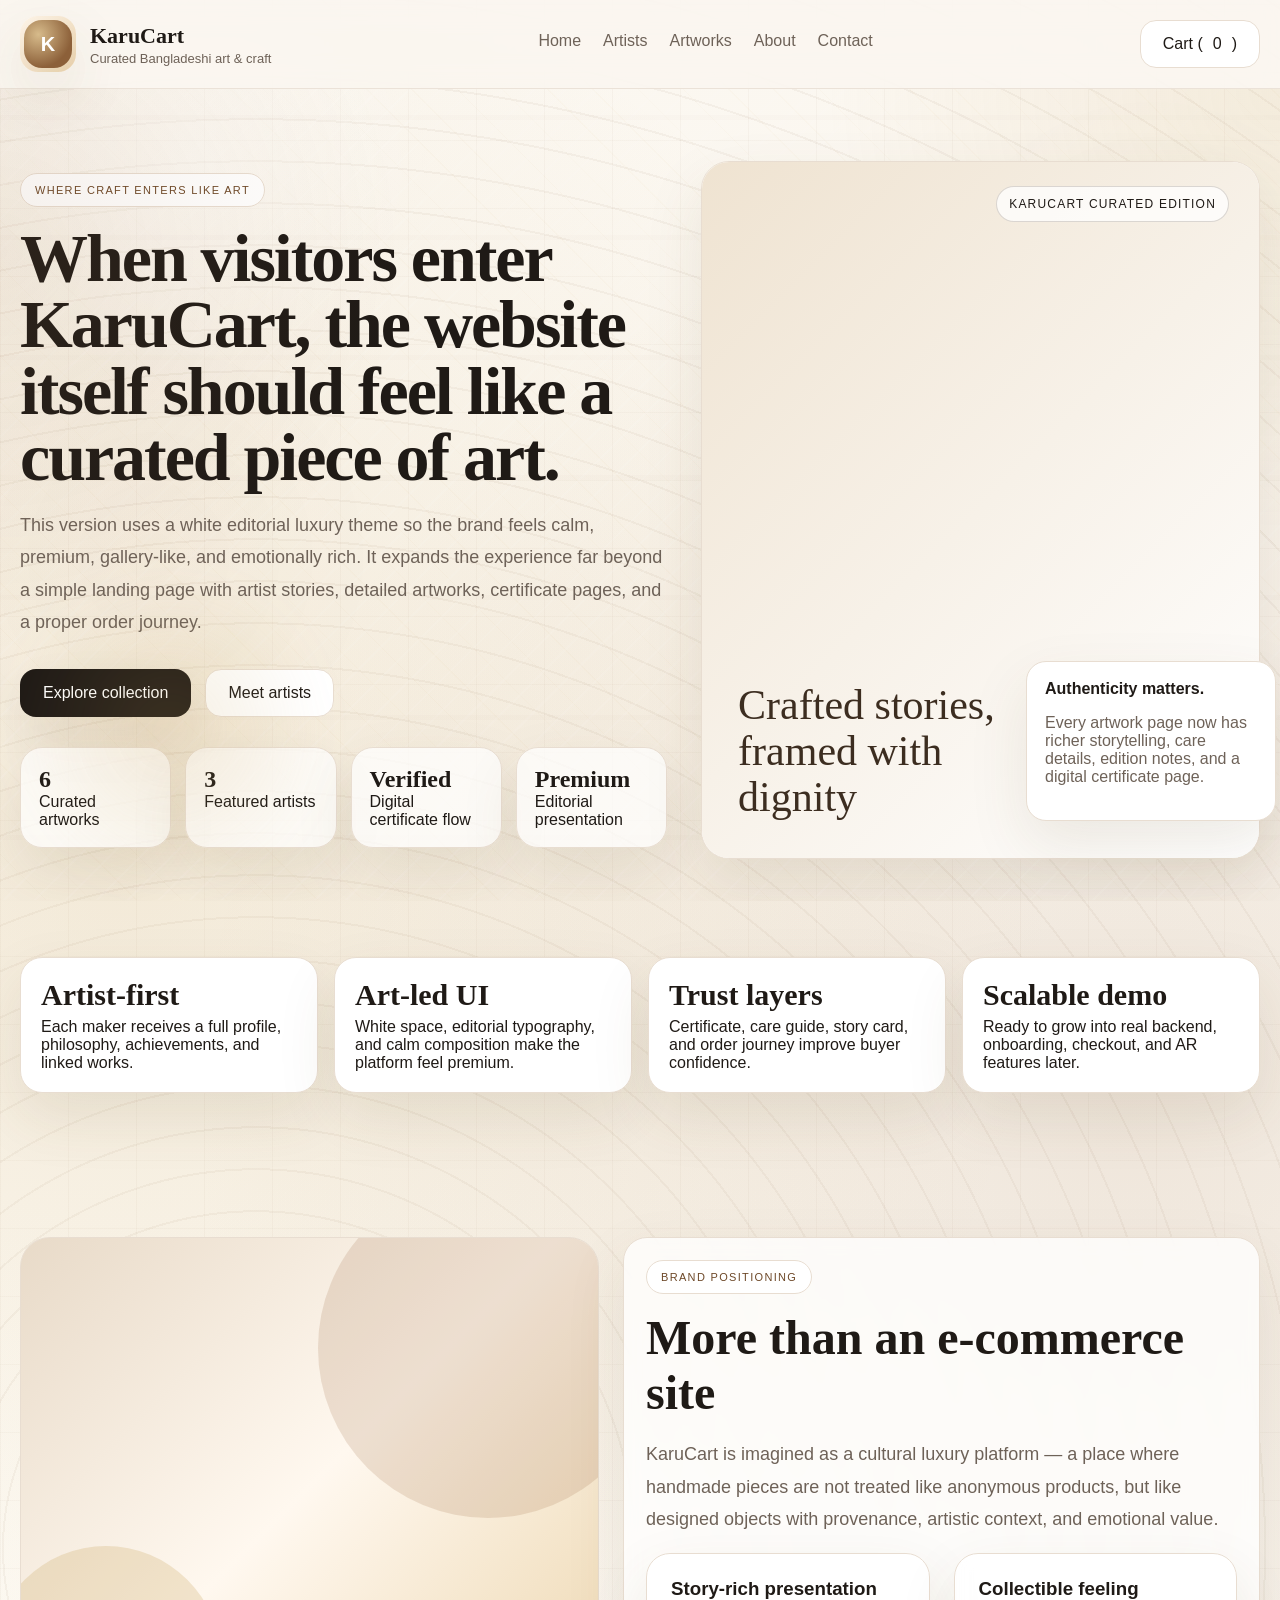
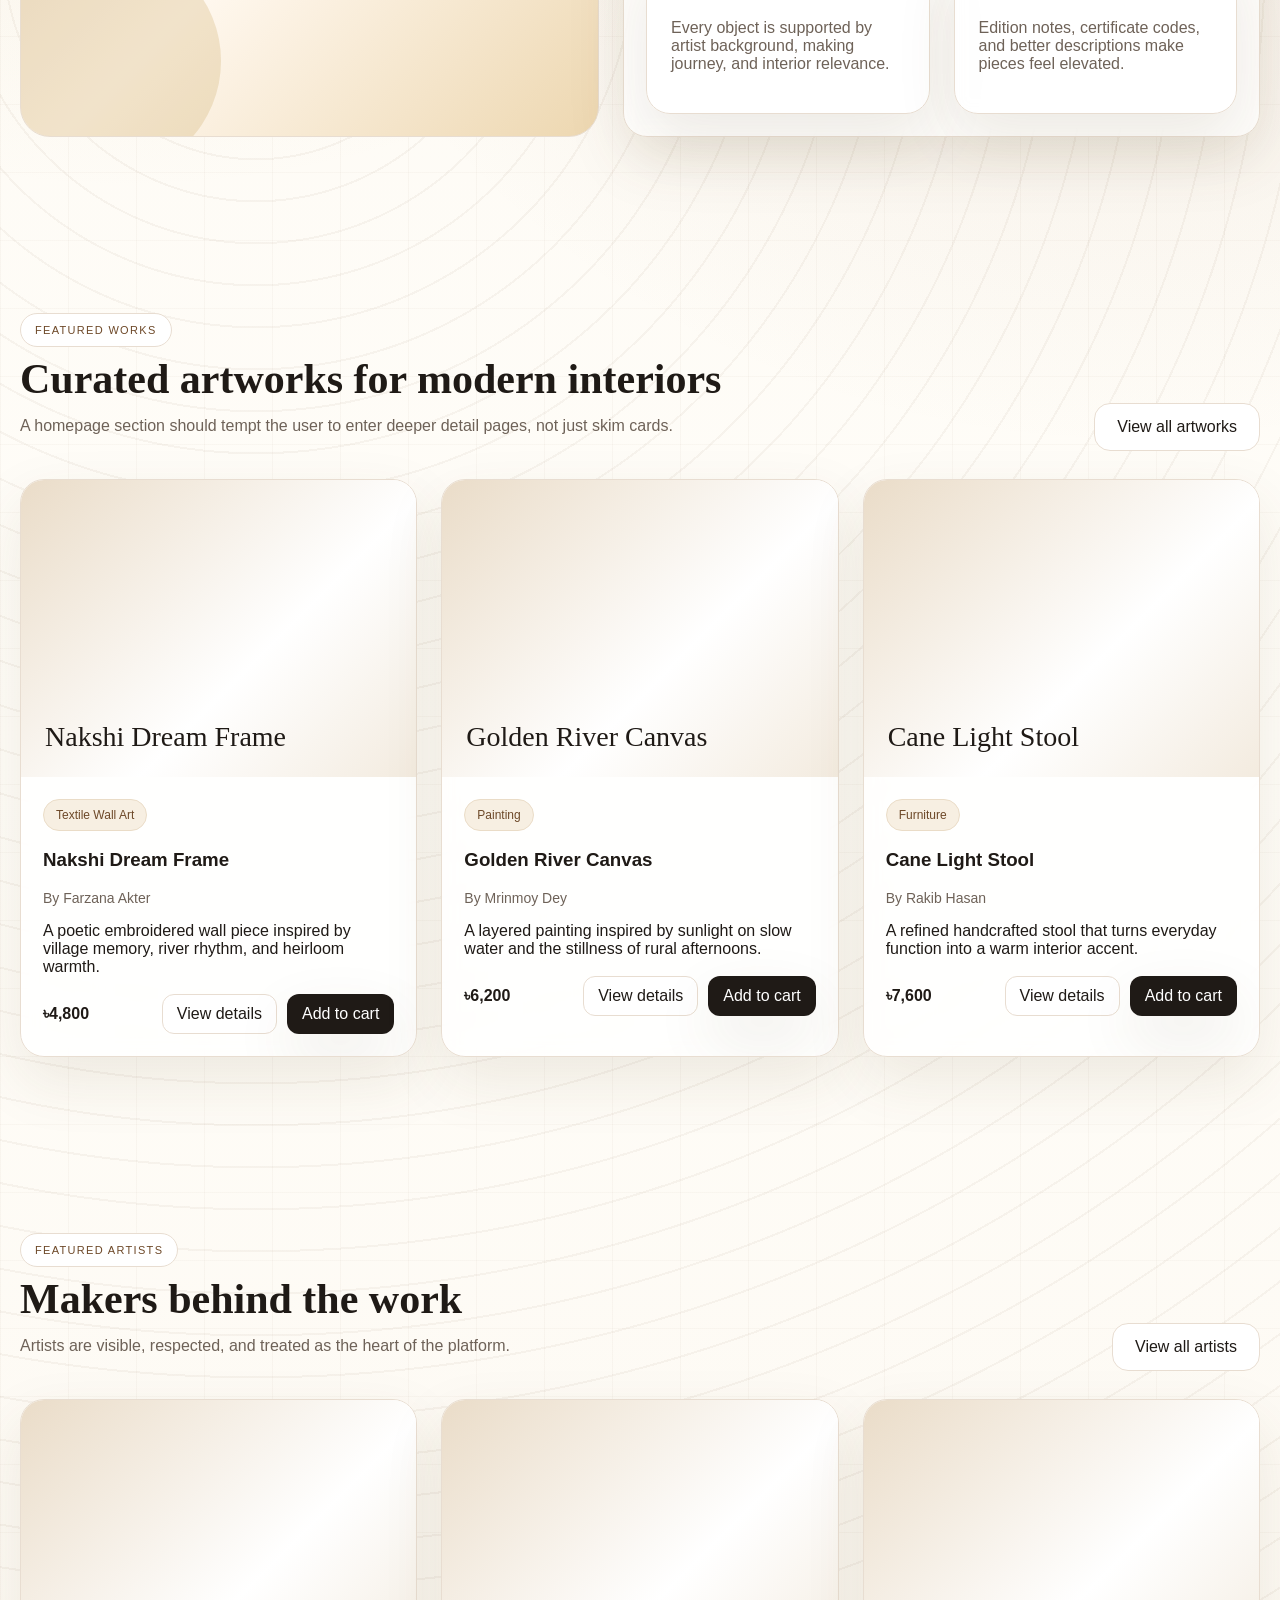
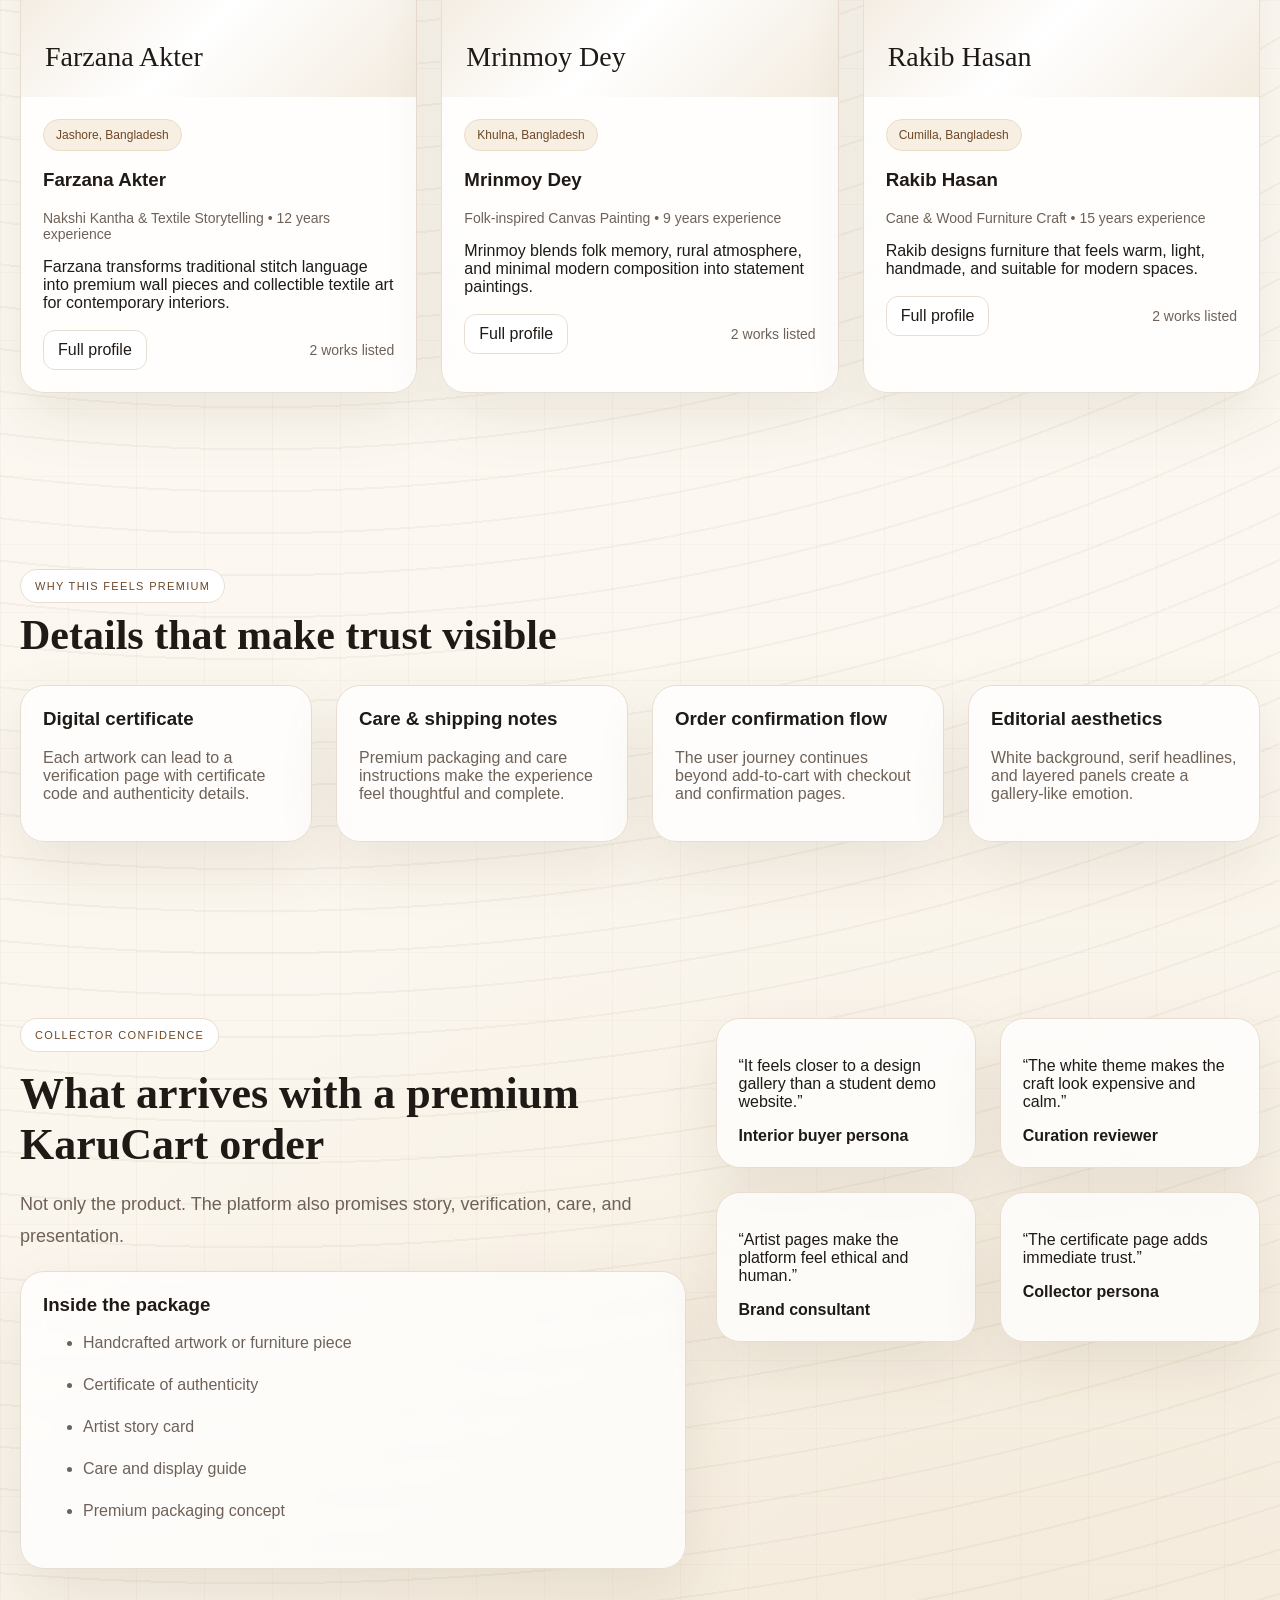
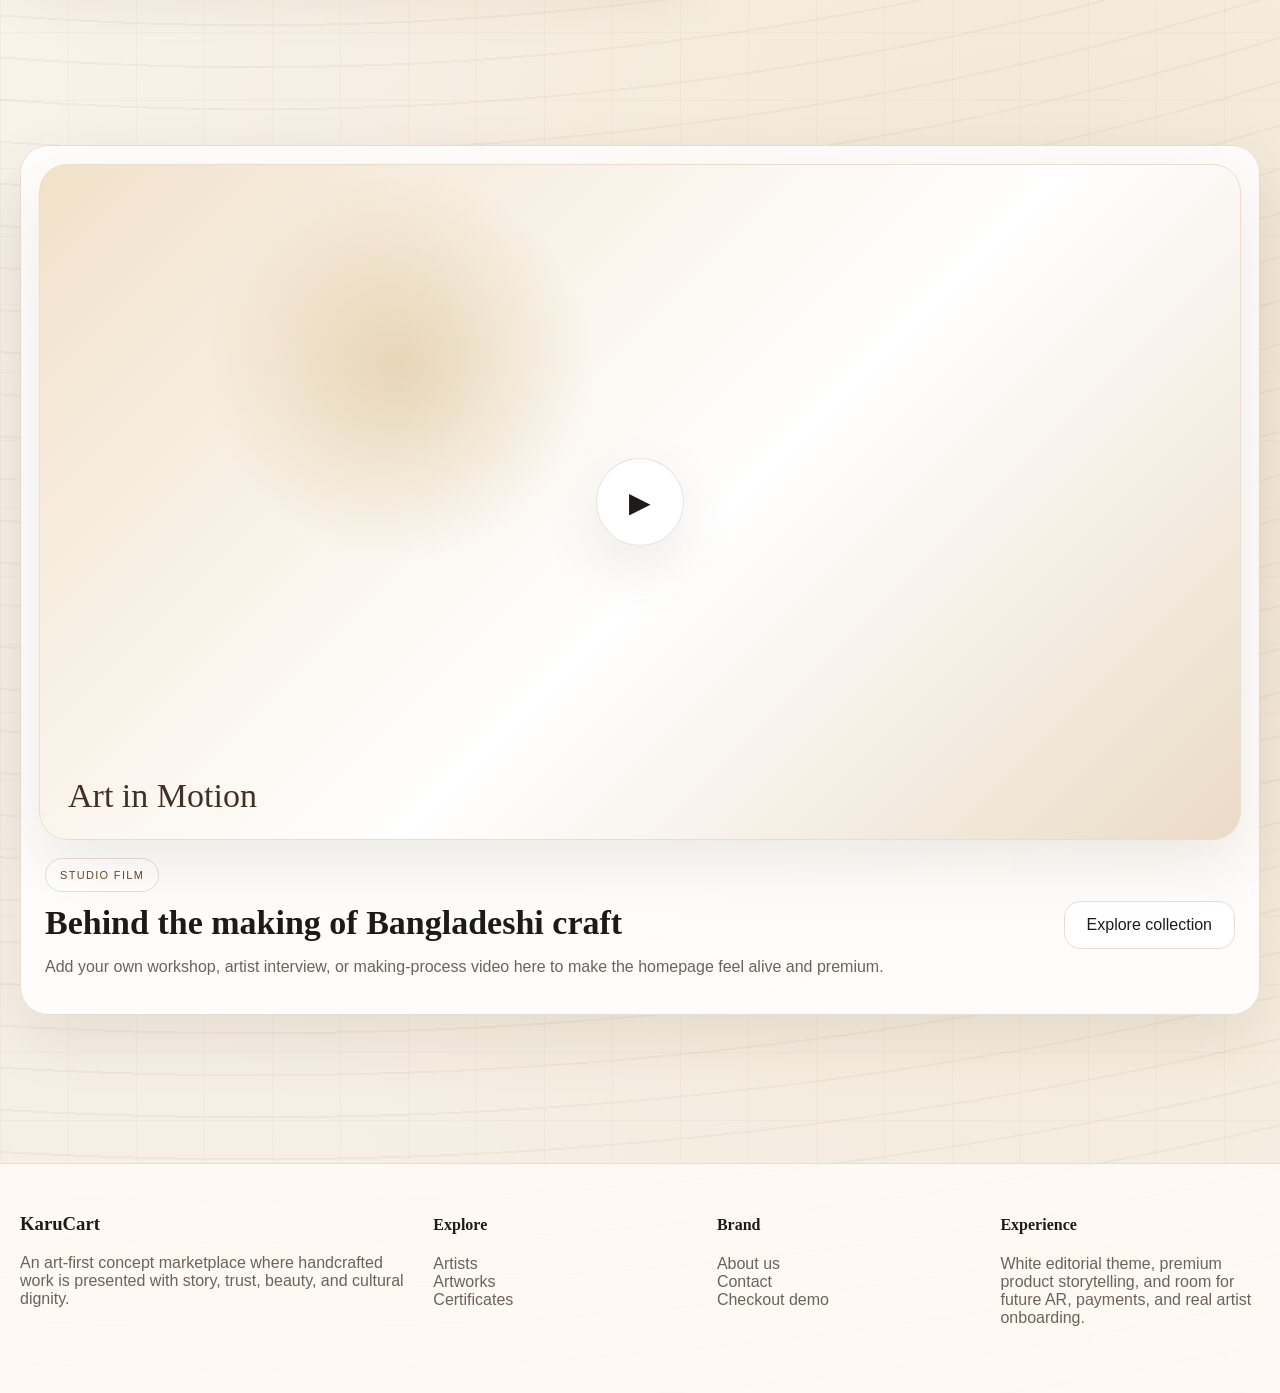
==== commit f821bf8c: "Initializing" ====
--- a/index.html
+++ b/index.html
@@ -1,321 +1,53 @@
 <!DOCTYPE html>
-<html lang="en">
-<head>
-  <meta charset="UTF-8" />
-  <meta name="viewport" content="width=device-width, initial-scale=1.0" />
-  <title>KaruCart Demo</title>
-  <link rel="stylesheet" href="style.css" />
-</head>
-<body>
-  <header class="site-header">
-    <div class="container nav">
-      <button class="brand" id="homeBtn">
-        <div class="brand-logo">K</div>
-        <div>
-          <h1>KaruCart</h1>
-          <p>Crafted in Bangladesh</p>
-        </div>
-      </button>
-
-      <nav class="desktop-nav">
-        <a href="#hero">Home</a>
-        <a href="#collections">Collections</a>
-        <a href="#artists">Artists</a>
-        <a href="#trust">Authenticity</a>
-      </nav>
-
-      <div class="header-actions">
-        <div class="search-box">
-          <input type="text" id="searchInput" placeholder="Search products, artists, categories..." />
-        </div>
-        <button class="cart-btn" id="openCartBtn">
-          Cart <span id="cartCount">0</span>
-        </button>
-      </div>
-    </div>
-  </header>
-
-  <main id="mainPage">
-    <section class="hero" id="hero">
-      <div class="container hero-grid">
-        <div class="hero-content">
-          <span class="eyebrow">Functional Demo • No Database • Plain HTML/CSS/JS</span>
-          <h2>Presenting the artists of Bangladesh to the world.</h2>
-          <p>
-            A premium storytelling-driven demo e-commerce platform where every product has an artist,
-            every art has a story, every piece has certificate-backed authenticity,
-            and customers can preview selected products in their room.
-          </p>
-          <div class="hero-buttons">
-            <button class="primary-btn" id="browseBtn">Browse Collections</button>
-            <button class="secondary-btn" id="artistScrollBtn">Meet Artists</button>
-          </div>
-          <div class="hero-stats">
-            <div><strong>6</strong><span>Demo Products</span></div>
-            <div><strong>3</strong><span>Artists</span></div>
-            <div><strong>Secure</strong><span>Certificates</span></div>
-            <div><strong>Live</strong><span>Room Preview</span></div>
-          </div>
-        </div>
-
-        <div class="hero-card">
-          <img src="https://images.unsplash.com/photo-1513364776144-60967b0f800f?auto=format&fit=crop&w=1200&q=80" alt="Featured art" />
-          <div class="hero-card-content">
-            <p class="mini-label">Featured Story</p>
-            <h3>Nakshi Wall Frame</h3>
-            <p>Rural embroidery-inspired wall art, reimagined for modern homes.</p>
-          </div>
-        </div>
-      </div>
-    </section>
-
-    <section class="collections-section" id="collections">
-      <div class="container">
-        <div class="section-head">
-          <div>
-            <p class="mini-label">Collections</p>
-            <h2>Shop the demo collection</h2>
-          </div>
-          <div class="category-filters" id="categoryFilters"></div>
-        </div>
-
-        <div class="product-grid" id="productGrid"></div>
-      </div>
-    </section>
-
-    <section class="trust-section" id="trust">
-      <div class="container trust-grid">
-        <div class="trust-left">
-          <p class="mini-label light">Trust & Authenticity</p>
-          <h2>A certificate system customers can trust</h2>
-          <p>
-            Every product in this demo includes artist-linked identity, certificate preview,
-            story-focused presentation, and making-process video support.
-          </p>
-
-          <div class="trust-cards">
-            <div class="trust-card">
-              <h3>Verified Artist Identity</h3>
-              <p>Every product is linked to a dedicated artist profile.</p>
-            </div>
-            <div class="trust-card">
-              <h3>Story Behind Every Art</h3>
-              <p>Each product details page includes cultural and emotional context.</p>
-            </div>
-            <div class="trust-card">
-              <h3>Protected Authenticity</h3>
-              <p>Every product has a certificate preview and unique code.</p>
-            </div>
-            <div class="trust-card">
-              <h3>Room Preview</h3>
-              <p>Selected products support fullscreen room preview mode.</p>
-            </div>
-          </div>
-        </div>
-
-        <div class="trust-right">
-          <div class="info-card">
-            <img src="https://images.unsplash.com/photo-1523413651479-597eb2da0ad6?auto=format&fit=crop&w=1200&q=80" alt="Certificate" />
-            <div class="info-card-body">
-              <h3>Certificate Preview</h3>
-              <p>Trust-focused authenticity card with product code and artist identity.</p>
-            </div>
-          </div>
-
-          <div class="info-card">
-            <img src="https://images.unsplash.com/photo-1516321318423-f06f85e504b3?auto=format&fit=crop&w=1200&q=80" alt="Making video" />
-            <div class="info-card-body">
-              <h3>How It’s Made Video</h3>
-              <p>Open a video modal to show customers how each product is made.</p>
-            </div>
-          </div>
-        </div>
-      </div>
-    </section>
-
-    <section class="artists-section" id="artists">
-      <div class="container">
-        <div class="section-head">
-          <div>
-            <p class="mini-label">Artists</p>
-            <h2>A dedicated identity for every artist</h2>
-          </div>
-        </div>
-
-        <div class="artist-grid" id="artistGrid"></div>
-      </div>
-    </section>
-  </main>
-
-  <!-- Product Modal -->
-  <div class="modal hidden" id="productModal">
-    <div class="modal-overlay" data-close="productModal"></div>
-    <div class="modal-card product-modal-card">
-      <button class="modal-close" data-close="productModal">×</button>
-      <div class="product-modal-layout">
-        <div class="product-gallery">
-          <img id="productMainImage" src="" alt="" />
-          <div class="thumb-row" id="productThumbs"></div>
-        </div>
-        <div class="product-info">
-          <span class="badge" id="productBadge"></span>
-          <h2 id="productTitle"></h2>
-          <p class="artist-line" id="productArtistLine"></p>
-          <div class="price-line" id="productPrice"></div>
-          <p class="story-text" id="productStory"></p>
-
-          <div class="meta-grid">
-            <div><span>Size</span><strong id="productSize"></strong></div>
-            <div><span>Material</span><strong id="productMaterial"></strong></div>
-            <div><span>Stock</span><strong id="productStock"></strong></div>
-            <div><span>Code</span><strong id="productCode"></strong></div>
-          </div>
-
-          <div class="action-grid">
-            <button class="primary-btn" id="addToCartFromModal">Add to Cart</button>
-            <button class="secondary-btn" id="tryRoomFromModal">Try in Your Room</button>
-            <button class="secondary-btn" id="videoFromModal">Watch Making Video</button>
-            <button class="secondary-btn" id="certificateFromModal">View Certificate</button>
-            <button class="secondary-btn" id="artistFromModal">View Artist Profile</button>
-          </div>
-        </div>
-      </div>
+<html lang="en"><head><meta charset="UTF-8"><meta name="viewport" content="width=device-width, initial-scale=1.0"><title>KaruCart | Home</title><link rel="stylesheet" href="style.css"></head>
+<body data-page="home">
+<header class="site-header">
+  <div class="container header-row">
+    <a class="brand" href="index.html">
+      <div class="brand-logo-wrap"><img class="brand-logo" src="assets/logo/karucart-logo.png" alt="KaruCart logo" onerror="this.style.display='none';this.nextElementSibling.style.display='grid';"><div class="brand-mark brand-fallback" style="display:none">K</div></div>
+      <div><h2>KaruCart</h2><p>Curated Bangladeshi art & craft</p></div>
+    </a>
+    <nav class="site-nav">
+      <a href="index.html">Home</a>
+      <a href="artists.html">Artists</a>
+      <a href="artworks.html">Artworks</a>
+      <a href="about.html">About</a>
+      <a href="contact.html">Contact</a>
+    </nav>
+    <div class="header-actions">
+      <button class="btn btn-ghost mobile-btn" id="mobileMenuBtn">Menu</button>
+      <a class="btn btn-secondary" href="cart.html">Cart (<span data-cart-count>0</span>)</a>
     </div>
   </div>
-
-  <!-- Artist Modal -->
-  <div class="modal hidden" id="artistModal">
-    <div class="modal-overlay" data-close="artistModal"></div>
-    <div class="modal-card artist-modal-card">
-      <button class="modal-close" data-close="artistModal">×</button>
-      <div class="artist-layout">
-        <img id="artistImage" src="" alt="" class="artist-profile-image" />
-        <div>
-          <h2 id="artistName"></h2>
-          <p id="artistRegion" class="artist-region"></p>
-          <p id="artistCraft" class="artist-craft"></p>
-          <p id="artistBio" class="artist-bio"></p>
-          <div class="connected-products" id="artistProducts"></div>
-        </div>
-      </div>
-    </div>
+  <div class="mobile-panel container" id="mobilePanel">
+    <a href="index.html">Home</a>
+    <a href="artists.html">Artists</a>
+    <a href="artworks.html">Artworks</a>
+    <a href="about.html">About</a>
+    <a href="contact.html">Contact</a>
+    <a href="cart.html">Cart</a>
   </div>
-
-  <!-- Certificate Modal -->
-  <div class="modal hidden" id="certificateModal">
-    <div class="modal-overlay" data-close="certificateModal"></div>
-    <div class="modal-card certificate-card">
-      <button class="modal-close" data-close="certificateModal">×</button>
-      <div class="certificate-inner">
-        <p class="mini-label">KaruCart Verified</p>
-        <h2 id="certProductName"></h2>
-        <div class="meta-grid">
-          <div><span>Artist</span><strong id="certArtist"></strong></div>
-          <div><span>Region</span><strong id="certRegion"></strong></div>
-          <div><span>Material</span><strong id="certMaterial"></strong></div>
-          <div><span>Certificate Code</span><strong id="certCode"></strong></div>
-        </div>
-        <p class="certificate-note">
-          This certificate confirms that the listed product belongs to the KaruCart demo collection
-          and is presented as an artist-linked handcrafted piece with identity and provenance details.
-        </p>
-      </div>
-    </div>
+</header>
+<main>
+<section class="hero"><div class="container hero-grid">
+  <div><span class="eyebrow">Where craft enters like art</span><h1>When visitors enter KaruCart, the website itself should feel like a curated piece of art.</h1><p class="lead">This version uses a white editorial luxury theme so the brand feels calm, premium, gallery-like, and emotionally rich. It expands the experience far beyond a simple landing page with artist stories, detailed artworks, certificate pages, and a proper order journey.</p><div class="hero-actions"><a class="btn" href="artworks.html">Explore collection</a><a class="btn btn-secondary" href="artists.html">Meet artists</a></div><div class="hero-stats"><div class="stat"><strong>6</strong><span>Curated artworks</span></div><div class="stat"><strong>3</strong><span>Featured artists</span></div><div class="stat"><strong>Verified</strong><span>Digital certificate flow</span></div><div class="stat"><strong>Premium</strong><span>Editorial presentation</span></div></div></div>
+  <div class="hero-visual"><div class="floating-card"><div class="art-visual"></div></div><div class="floating-note"><strong>Authenticity matters.</strong><p class="muted">Every artwork page now has richer storytelling, care details, edition notes, and a digital certificate page.</p></div></div>
+</div></section>
+<section class="section-tight"><div class="container kpi-strip"><div class="kpi"><strong>Artist-first</strong><span>Each maker receives a full profile, philosophy, achievements, and linked works.</span></div><div class="kpi"><strong>Art-led UI</strong><span>White space, editorial typography, and calm composition make the platform feel premium.</span></div><div class="kpi"><strong>Trust layers</strong><span>Certificate, care guide, story card, and order journey improve buyer confidence.</span></div><div class="kpi"><strong>Scalable demo</strong><span>Ready to grow into real backend, onboarding, checkout, and AR features later.</span></div></div></section>
+<section class="section"><div class="container collection-banner"><div class="banner-art"></div><div class="card card-body"><span class="eyebrow">Brand Positioning</span><h2 style="font-family:Georgia,serif;font-size:48px;margin:16px 0 10px">More than an e-commerce site</h2><p class="lead">KaruCart is imagined as a cultural luxury platform — a place where handmade pieces are not treated like anonymous products, but like designed objects with provenance, artistic context, and emotional value.</p><div class="grid-2"><div class="info-panel"><h3>Story-rich presentation</h3><p class="muted">Every object is supported by artist background, making journey, and interior relevance.</p></div><div class="info-panel"><h3>Collectible feeling</h3><p class="muted">Edition notes, certificate codes, and better descriptions make pieces feel elevated.</p></div></div></div></div></section>
+<section class="section"><div class="container"><div class="section-head"><div><span class="eyebrow">Featured Works</span><h2>Curated artworks for modern interiors</h2><p class="muted">A homepage section should tempt the user to enter deeper detail pages, not just skim cards.</p></div><a class="btn btn-secondary" href="artworks.html">View all artworks</a></div><div class="grid-3" id="featuredProducts"></div></div></section>
+<section class="section"><div class="container"><div class="section-head"><div><span class="eyebrow">Featured Artists</span><h2>Makers behind the work</h2><p class="muted">Artists are visible, respected, and treated as the heart of the platform.</p></div><a class="btn btn-secondary" href="artists.html">View all artists</a></div><div class="grid-3" id="featuredArtists"></div></div></section>
+<section class="section"><div class="container"><div class="section-head"><div><span class="eyebrow">Why this feels premium</span><h2>Details that make trust visible</h2></div></div><div class="grid-4"><div class="value-card card-body"><h3>Digital certificate</h3><p class="muted">Each artwork can lead to a verification page with certificate code and authenticity details.</p></div><div class="value-card card-body"><h3>Care & shipping notes</h3><p class="muted">Premium packaging and care instructions make the experience feel thoughtful and complete.</p></div><div class="value-card card-body"><h3>Order confirmation flow</h3><p class="muted">The user journey continues beyond add-to-cart with checkout and confirmation pages.</p></div><div class="value-card card-body"><h3>Editorial aesthetics</h3><p class="muted">White background, serif headlines, and layered panels create a gallery-like emotion.</p></div></div></div></section>
+<section class="section"><div class="container split"><div><span class="eyebrow">Collector Confidence</span><h2 style="font-family:Georgia,serif;font-size:44px;margin:16px 0">What arrives with a premium KaruCart order</h2><p class="lead">Not only the product. The platform also promises story, verification, care, and presentation.</p><div class="timeline-card card-body"><h3>Inside the package</h3><ul class="bullet-list"><li>Handcrafted artwork or furniture piece</li><li>Certificate of authenticity</li><li>Artist story card</li><li>Care and display guide</li><li>Premium packaging concept</li></ul></div></div><div class="grid-2"><div class="testimonial card-body"><p>“It feels closer to a design gallery than a student demo website.”</p><strong>Interior buyer persona</strong></div><div class="testimonial card-body"><p>“The white theme makes the craft look expensive and calm.”</p><strong>Curation reviewer</strong></div><div class="testimonial card-body"><p>“Artist pages make the platform feel ethical and human.”</p><strong>Brand consultant</strong></div><div class="testimonial card-body"><p>“The certificate page adds immediate trust.”</p><strong>Collector persona</strong></div></div></div></section>
+<section class="section"><div class="container" id="homeVideo"></div></section>
+</main>
+<footer class="footer">
+  <div class="container footer-grid">
+    <div><h3>KaruCart</h3><p class="muted">An art-first concept marketplace where handcrafted work is presented with story, trust, beauty, and cultural dignity.</p></div>
+    <div><h4>Explore</h4><p><a href="artists.html">Artists</a><br><a href="artworks.html">Artworks</a><br><a href="certificate.html">Certificates</a></p></div>
+    <div><h4>Brand</h4><p><a href="about.html">About us</a><br><a href="contact.html">Contact</a><br><a href="checkout.html">Checkout demo</a></p></div>
+    <div><h4>Experience</h4><p class="muted">White editorial theme, premium product storytelling, and room for future AR, payments, and real artist onboarding.</p></div>
   </div>
-
-  <!-- Video Modal -->
-  <div class="modal hidden" id="videoModal">
-    <div class="modal-overlay" data-close="videoModal"></div>
-    <div class="modal-card video-card">
-      <button class="modal-close" data-close="videoModal">×</button>
-      <h2 id="videoTitle"></h2>
-      <video id="makingVideo" controls></video>
-    </div>
-  </div>
-
-  <!-- Cart Drawer -->
-  <div class="drawer hidden" id="cartDrawer">
-    <div class="drawer-overlay" data-close="cartDrawer"></div>
-    <div class="drawer-panel">
-      <div class="drawer-head">
-        <h2>Your Cart</h2>
-        <button class="modal-close" data-close="cartDrawer">×</button>
-      </div>
-      <div id="cartItems"></div>
-      <div class="cart-summary">
-        <div class="summary-row"><span>Subtotal</span><strong id="cartSubtotal">৳ 0</strong></div>
-        <div class="summary-row"><span>Shipping</span><strong>Demo Free</strong></div>
-        <div class="summary-row total"><span>Total</span><strong id="cartTotal">৳ 0</strong></div>
-        <button class="primary-btn full-btn" id="checkoutBtn">Proceed to Checkout</button>
-      </div>
-    </div>
-  </div>
-
-  <!-- Checkout Modal -->
-  <div class="modal hidden" id="checkoutModal">
-    <div class="modal-overlay" data-close="checkoutModal"></div>
-    <div class="modal-card checkout-card">
-      <button class="modal-close" data-close="checkoutModal">×</button>
-      <h2>Demo Checkout</h2>
-      <div class="checkout-layout">
-        <div class="checkout-form">
-          <label>Full Name<input id="checkoutName" type="text" /></label>
-          <label>Phone Number<input id="checkoutPhone" type="text" /></label>
-          <label>Address<input id="checkoutAddress" type="text" /></label>
-          <label>Order Note<textarea id="checkoutNote" rows="4"></textarea></label>
-        </div>
-        <div class="checkout-summary">
-          <h3>Order Summary</h3>
-          <div id="checkoutItems"></div>
-          <div class="summary-row total"><span>Total</span><strong id="checkoutTotal">৳ 0</strong></div>
-          <button class="primary-btn full-btn" id="placeOrderBtn">Place Demo Order</button>
-        </div>
-      </div>
-    </div>
-  </div>
-
-  <!-- Success Modal -->
-  <div class="modal hidden" id="successModal">
-    <div class="modal-overlay"></div>
-    <div class="modal-card success-card">
-      <h2>Demo Order Placed</h2>
-      <p>Everything worked like a real website, but this is a static demo without a database.</p>
-      <button class="primary-btn" id="successBackBtn">Back to Homepage</button>
-    </div>
-  </div>
-
-  <!-- Fullscreen Room Preview -->
-  <div class="room-preview hidden" id="roomPreview">
-    <video id="roomVideo" autoplay playsinline muted></video>
-    <div class="room-overlay"></div>
-
-    <div class="room-topbar">
-      <button class="top-btn" id="roomBackBtn">← Back</button>
-      <div class="room-info">
-        <h3 id="roomProductTitle"></h3>
-        <p id="roomArtistTitle"></p>
-      </div>
-      <button class="top-btn" id="roomPinBtn">Pin</button>
-    </div>
-
-    <div class="room-hint" id="roomHint">
-      One finger drag • Two fingers zoom/rotate • Long press to pin
-    </div>
-
-    <div id="roomObject" class="wall-mode">
-      <div class="room-shadow"></div>
-      <div class="room-frame">
-        <img id="roomObjectImage" src="" alt="" />
-      </div>
-    </div>
-
-    <div class="room-bottombar">
-      <button class="bottom-btn active" id="roomWallBtn">Wall</button>
-      <button class="bottom-btn" id="roomFloorBtn">Floor</button>
-      <button class="bottom-btn" id="roomResetBtn">Reset</button>
-    </div>
-  </div>
-
-  <script src="script.js"></script>
-</body>
-</html>+</footer>
+<script src="script.js"></script>
+</body></html>
--- a/style.css
+++ b/style.css
@@ -1,1130 +1,224 @@
-:root {
-  --bg: #f8f3eb;
-  --card: #ffffff;
-  --text: #22170f;
-  --muted: #6b5748;
-  --line: #eadfd2;
-  --primary: #2f1d12;
-  --secondary: #f4e9dd;
-  --accent: #8d5b34;
-  --shadow: 0 18px 44px rgba(47, 29, 18, 0.07);
-  --radius-xl: 28px;
-  --radius-lg: 22px;
-  --radius-md: 16px;
-}
-
-* {
-  box-sizing: border-box;
-  margin: 0;
-  padding: 0;
-}
-
-html {
-  scroll-behavior: smooth;
-}
-
-body {
-  font-family: Arial, sans-serif;
-  background: var(--bg);
-  color: var(--text);
-  line-height: 1.6;
-}
-
-img, video {
-  display: block;
-  width: 100%;
-}
-
-button, input, textarea {
-  font: inherit;
-}
-
-button {
-  cursor: pointer;
-  border: none;
-}
-
-a {
-  text-decoration: none;
-  color: inherit;
-}
-
-.hidden {
-  display: none !important;
-}
-
-.container {
-  width: min(1140px, 92%);
-  margin: 0 auto;
-}
-
-.site-header {
-  position: sticky;
-  top: 0;
-  z-index: 50;
-  backdrop-filter: blur(14px);
-  background: rgba(248, 243, 235, 0.88);
-  border-bottom: 1px solid #e7dacc;
-}
-
-.nav {
-  display: flex;
-  justify-content: space-between;
-  align-items: center;
-  gap: 14px;
-  padding: 16px 0;
-}
-
-.brand {
-  display: flex;
-  align-items: center;
-  gap: 12px;
-  background: transparent;
-}
-
-.brand-logo {
-  width: 44px;
-  height: 44px;
-  border-radius: 16px;
-  display: grid;
-  place-items: center;
-  background: var(--primary);
-  color: white;
-  font-weight: 700;
-  font-size: 18px;
-}
-
-.brand h1 {
-  font-size: 18px;
-}
-
-.brand p {
-  font-size: 12px;
-  color: #7f6a57;
-}
-
-.desktop-nav {
-  display: flex;
-  gap: 28px;
-  font-size: 14px;
-  font-weight: 600;
-}
-
-.header-actions {
-  display: flex;
-  align-items: center;
-  gap: 12px;
-}
-
-.search-box {
-  background: white;
-  border: 1px solid #e6d8c8;
-  border-radius: 999px;
-  padding: 10px 16px;
-  width: 320px;
-}
-
-.search-box input {
-  width: 100%;
-  border: none;
-  outline: none;
-  background: transparent;
-}
-
-.cart-btn {
-  position: relative;
-  background: var(--primary);
-  color: white;
-  padding: 12px 18px;
-  border-radius: 999px;
-  font-weight: 700;
-}
-
-.cart-btn span {
-  margin-left: 8px;
-  background: #d39b63;
-  color: var(--primary);
-  border-radius: 999px;
-  padding: 2px 8px;
-  font-size: 12px;
-}
-
-.hero {
-  position: relative;
-  overflow: hidden;
-  background:
-    radial-gradient(circle at top left, rgba(211, 155, 99, 0.22), transparent 32%),
-    radial-gradient(circle at bottom right, rgba(60, 31, 14, 0.12), transparent 32%);
-}
-
-.hero-grid {
-  display: grid;
-  grid-template-columns: 1.08fr .92fr;
-  gap: 40px;
-  align-items: center;
-  padding: 80px 0;
-}
-
-.eyebrow,
-.mini-label {
-  display: inline-block;
-  text-transform: uppercase;
-  letter-spacing: .18em;
-  font-size: 12px;
-  font-weight: 700;
-  color: #9f6b40;
-}
-
-.light {
-  color: #d8b08c;
-}
-
-.hero-content h2 {
-  font-size: clamp(40px, 7vw, 72px);
-  line-height: 1.1;
-  margin-top: 18px;
-}
-
-.hero-content p {
-  margin-top: 22px;
-  max-width: 720px;
-  color: #5d4a3b;
-  font-size: 17px;
-  line-height: 1.8;
-}
-
-.hero-buttons {
-  display: flex;
-  gap: 16px;
-  flex-wrap: wrap;
-  margin-top: 28px;
-}
-
-.primary-btn,
-.secondary-btn {
-  padding: 14px 22px;
-  border-radius: 999px;
-  font-weight: 700;
-  transition: .2s ease;
-}
-
-.primary-btn {
-  background: var(--primary);
-  color: white;
-}
-
-.secondary-btn {
-  background: white;
-  border: 1px solid #dac8b7;
-  color: #3a281d;
-}
-
-.primary-btn:hover,
-.secondary-btn:hover,
-.try-btn:hover,
-.top-btn:hover,
-.bottom-btn:hover {
-  transform: translateY(-1px);
-}
-
-.hero-stats {
-  margin-top: 32px;
-  display: grid;
-  grid-template-columns: repeat(4, 1fr);
-  gap: 14px;
-}
-
-.hero-stats div {
-  background: rgba(255, 255, 255, 0.72);
-  border: 1px solid #e7d8c8;
-  border-radius: 18px;
-  padding: 16px;
-}
-
-.hero-stats strong {
-  display: block;
-  font-size: 24px;
-  color: var(--primary);
-}
-
-.hero-stats span {
-  display: block;
-  margin-top: 6px;
-  font-size: 13px;
-  color: var(--muted);
-}
-
-.hero-card {
-  overflow: hidden;
-  border-radius: 32px;
-  background: white;
-  padding: 14px;
-  box-shadow: 0 30px 80px rgba(53, 31, 17, 0.16);
-}
-
-.hero-card img {
-  height: 520px;
-  object-fit: cover;
-  border-radius: 22px;
-}
-
-.hero-card-content {
-  padding: 18px 8px 8px;
-}
-
-.hero-card-content h3 {
-  margin-top: 6px;
-  font-size: 28px;
-}
-
-.collections-section,
-.artists-section,
-.trust-section {
-  padding: 70px 0;
-}
-
-.section-head {
-  display: flex;
-  justify-content: space-between;
-  gap: 16px;
-  align-items: end;
-  margin-bottom: 28px;
-}
-
-.section-head h2 {
-  font-size: 40px;
-  margin-top: 8px;
-}
-
-.category-filters {
-  display: flex;
-  gap: 10px;
-  flex-wrap: wrap;
-}
-
-.filter-btn {
-  padding: 10px 16px;
-  border-radius: 999px;
-  background: white;
-  border: 1px solid #e0d1c2;
-  font-weight: 700;
-  color: #3b281d;
-}
-
-.filter-btn.active {
-  background: var(--primary);
-  color: white;
-}
-
-.product-grid,
-.artist-grid {
-  display: grid;
-  gap: 24px;
-}
-
-.product-grid {
-  grid-template-columns: repeat(3, 1fr);
-}
-
-.artist-grid {
-  grid-template-columns: repeat(3, 1fr);
-}
-
-.product-card,
-.artist-card,
-.info-card {
-  background: white;
-  border-radius: 28px;
-  overflow: hidden;
-  box-shadow: var(--shadow);
-  border: 1px solid var(--line);
-}
-
-.product-card {
-  transition: .25s ease;
-}
-
-.product-card:hover {
-  transform: translateY(-8px);
-}
-
-.product-card img {
-  height: 290px;
-  object-fit: cover;
-}
-
-.product-card-body {
-  padding: 18px;
-}
-
-.product-top {
-  display: flex;
-  justify-content: space-between;
-  gap: 10px;
-  align-items: start;
-}
-
-.badge {
-  display: inline-block;
-  background: #f4e9dd;
-  color: #85532d;
-  padding: 8px 12px;
-  border-radius: 999px;
-  font-weight: 700;
-  font-size: 12px;
-}
-
-.region-pill {
-  background: #f4e9dd;
-  color: #85532d;
-  padding: 6px 10px;
-  border-radius: 999px;
-  font-size: 12px;
-  font-weight: 700;
-}
-
-.product-card h3 {
-  font-size: 20px;
-}
-
-.product-card .artist-name {
-  margin-top: 4px;
-  color: var(--muted);
-  font-size: 14px;
-}
-
-.product-price {
-  margin-top: 14px;
-  font-size: 24px;
-  font-weight: 700;
-  color: var(--primary);
-}
-
-.product-actions {
-  display: grid;
-  gap: 10px;
-  grid-template-columns: 1fr 1fr;
-  margin-top: 18px;
-}
-
-.full-btn {
-  width: 100%;
-}
-
-.try-btn {
-  width: 100%;
-  margin-top: 14px;
-  padding: 13px 16px;
-  border-radius: 999px;
-  background: var(--primary);
-  color: white;
-  font-weight: 700;
-}
-
-.trust-grid {
-  display: grid;
-  grid-template-columns: .95fr 1.05fr;
-  gap: 24px;
-}
-
-.trust-left {
-  background: var(--primary);
-  color: white;
-  border-radius: 32px;
-  padding: 34px;
-  box-shadow: 0 24px 60px rgba(47, 29, 18, 0.24);
-}
-
-.trust-left h2 {
-  font-size: 38px;
-  margin-top: 10px;
-}
-
-.trust-left > p {
-  margin-top: 18px;
-  color: rgba(255,255,255,.82);
-  line-height: 1.8;
-}
-
-.trust-cards {
-  margin-top: 26px;
-  display: grid;
-  grid-template-columns: 1fr 1fr;
-  gap: 14px;
-}
-
-.trust-card {
-  background: rgba(255,255,255,.05);
-  border: 1px solid rgba(255,255,255,.1);
-  border-radius: 22px;
-  padding: 18px;
-}
-
-.trust-card h3 {
-  font-size: 16px;
-}
-
-.trust-card p {
-  margin-top: 8px;
-  font-size: 14px;
-  color: rgba(255,255,255,.78);
-}
-
-.trust-right {
-  display: grid;
-  gap: 20px;
-}
-
-.info-card img {
-  height: 250px;
-  object-fit: cover;
-}
-
-.info-card-body {
-  padding: 18px;
-}
-
-.info-card-body h3 {
-  font-size: 22px;
-}
-
-.info-card-body p {
-  margin-top: 8px;
-  color: var(--muted);
-}
-
-.artist-card img {
-  height: 240px;
-  object-fit: cover;
-}
-
-.artist-card-body {
-  padding: 20px;
-}
-
-.artist-card h3 {
-  font-size: 24px;
-}
-
-.artist-card .artist-region,
-.artist-card .artist-craft {
-  margin-top: 6px;
-  color: var(--muted);
-}
-
-.artist-card .artist-bio {
-  margin-top: 14px;
-  color: var(--muted);
-  line-height: 1.8;
-}
-
-.artist-card .artist-btn {
-  margin-top: 20px;
-}
-
-/* Modal */
-.modal,
-.drawer,
-.room-preview {
-  position: fixed;
-  inset: 0;
-  z-index: 100;
-}
-
-.modal-overlay,
-.drawer-overlay {
-  position: absolute;
-  inset: 0;
-  background: rgba(0,0,0,.48);
-}
-
-.modal-card {
-  position: relative;
-  z-index: 2;
-  width: min(1100px, 92%);
-  max-height: 90vh;
-  overflow: auto;
-  margin: 4vh auto;
-  background: #fffdf9;
-  border-radius: 32px;
-  padding: 24px;
-  box-shadow: 0 24px 70px rgba(0,0,0,.24);
-}
-
-.modal-close {
-  position: absolute;
-  right: 18px;
-  top: 18px;
-  width: 42px;
-  height: 42px;
-  border-radius: 999px;
-  background: white;
-  border: 1px solid #decfbe;
-  font-size: 26px;
-  line-height: 1;
-}
-
-.product-modal-layout {
-  display: grid;
-  grid-template-columns: 1.02fr .98fr;
-  gap: 28px;
-}
-
-.product-gallery #productMainImage {
-  width: 100%;
-  height: 520px;
-  object-fit: cover;
-  border-radius: 28px;
-}
-
-.thumb-row {
-  display: grid;
-  grid-template-columns: repeat(3, 1fr);
-  gap: 12px;
-  margin-top: 14px;
-}
-
-.thumb-row img {
-  height: 120px;
-  object-fit: cover;
-  border-radius: 18px;
-  border: 2px solid transparent;
-  cursor: pointer;
-}
-
-.thumb-row img.active {
-  border-color: var(--accent);
-}
-
-.product-info h2 {
-  margin-top: 16px;
-  font-size: 40px;
-}
-
-.artist-line {
-  margin-top: 10px;
-  color: var(--muted);
-}
-
-.price-line {
-  margin-top: 16px;
-  font-size: 34px;
-  font-weight: 700;
-}
-
-.story-text {
-  margin-top: 18px;
-  line-height: 1.9;
-  color: var(--muted);
-}
-
-.meta-grid {
-  margin-top: 20px;
-  display: grid;
-  grid-template-columns: 1fr 1fr;
-  gap: 14px;
-}
-
-.meta-grid div {
-  background: white;
-  border-radius: 20px;
-  padding: 16px;
-  box-shadow: 0 12px 30px rgba(47,29,18,.06);
-}
-
-.meta-grid span {
-  display: block;
-  text-transform: uppercase;
-  letter-spacing: .15em;
-  font-size: 11px;
-  color: #a0856f;
-}
-
-.meta-grid strong {
-  display: block;
-  margin-top: 8px;
-  font-size: 14px;
-  color: var(--primary);
-}
-
-.action-grid {
-  display: grid;
-  grid-template-columns: 1fr 1fr;
-  gap: 12px;
-  margin-top: 22px;
-}
-
-.artist-layout {
-  display: grid;
-  grid-template-columns: .85fr 1.15fr;
-  gap: 28px;
-}
-
-.artist-profile-image {
-  height: 520px;
-  object-fit: cover;
-  border-radius: 28px;
-}
-
-.artist-layout h2 {
-  font-size: 40px;
-}
-
-.artist-layout .artist-region,
-.artist-layout .artist-craft,
-.artist-layout .artist-bio {
-  margin-top: 12px;
-  color: var(--muted);
-}
-
-.connected-products {
-  margin-top: 24px;
-  display: grid;
-  grid-template-columns: 1fr 1fr;
-  gap: 14px;
-}
-
-.connected-card {
-  border-radius: 22px;
-  overflow: hidden;
-  background: white;
-  border: 1px solid var(--line);
-  box-shadow: 0 12px 30px rgba(47,29,18,.05);
-  cursor: pointer;
-}
-
-.connected-card img {
-  height: 160px;
-  object-fit: cover;
-}
-
-.connected-card div {
-  padding: 14px;
-}
-
-.certificate-card {
-  max-width: 840px;
-}
-
-.certificate-inner {
-  border: 1px solid var(--line);
-  border-radius: 28px;
-  padding: 34px;
-  background: linear-gradient(135deg, #fffdf9, #f3e8dc);
-}
-
-.certificate-inner h2 {
-  margin-top: 12px;
-  font-size: 40px;
-}
-
-.certificate-note {
-  margin-top: 24px;
-  background: rgba(255,255,255,.72);
-  border-radius: 20px;
-  padding: 18px;
-  color: var(--muted);
-  line-height: 1.8;
-}
-
-.video-card {
-  max-width: 980px;
-}
-
-.video-card h2 {
-  margin-bottom: 18px;
-}
-
-.video-card video {
-  width: 100%;
-  border-radius: 24px;
-  background: black;
-}
-
-/* Cart Drawer */
-.drawer-panel {
-  position: absolute;
-  top: 0;
-  right: 0;
-  width: min(430px, 100%);
-  height: 100%;
-  background: #fffdf9;
-  z-index: 2;
-  padding: 24px;
-  overflow: auto;
-  box-shadow: -12px 0 40px rgba(0,0,0,.18);
-}
-
-.drawer-head {
-  display: flex;
-  justify-content: space-between;
-  align-items: center;
-}
-
-.drawer-head h2 {
-  font-size: 30px;
-}
-
-.cart-item {
-  margin-top: 16px;
-  background: white;
-  border-radius: 22px;
-  padding: 14px;
-  box-shadow: 0 12px 30px rgba(47,29,18,.05);
-  display: flex;
-  gap: 14px;
-}
-
-.cart-item img {
-  width: 84px;
-  height: 84px;
-  object-fit: cover;
-  border-radius: 18px;
-}
-
-.cart-item h4 {
-  font-size: 16px;
-}
-
-.cart-item p {
-  color: var(--muted);
-  font-size: 14px;
-  margin-top: 4px;
-}
-
-.cart-controls {
-  display: flex;
-  gap: 8px;
-  align-items: center;
-  margin-top: 12px;
-}
-
-.qty-btn {
-  width: 34px;
-  height: 34px;
-  border-radius: 999px;
-  border: 1px solid #decfbe;
-  background: white;
-  font-weight: 700;
-}
-
-.remove-link {
-  margin-left: auto;
-  background: none;
-  color: var(--accent);
-  font-size: 14px;
-}
-
-.cart-summary,
-.checkout-summary {
-  margin-top: 24px;
-  background: white;
-  border-radius: 24px;
-  padding: 18px;
-  box-shadow: 0 12px 30px rgba(47,29,18,.06);
-}
-
-.summary-row {
-  display: flex;
-  justify-content: space-between;
-  align-items: center;
-  margin-top: 10px;
-}
-
-.summary-row.total {
-  margin-top: 16px;
-  padding-top: 14px;
-  border-top: 1px solid #eee2d5;
-  font-size: 18px;
-}
-
-/* Checkout */
-.checkout-card {
-  max-width: 920px;
-}
-
-.checkout-card h2 {
-  margin-bottom: 18px;
-  font-size: 34px;
-}
-
-.checkout-layout {
-  display: grid;
-  grid-template-columns: 1fr .9fr;
-  gap: 24px;
-}
-
-.checkout-form {
-  display: grid;
-  gap: 16px;
-}
-
-.checkout-form label {
-  display: grid;
-  gap: 8px;
-  font-weight: 700;
-  color: #3b281d;
-}
-
-.checkout-form input,
-.checkout-form textarea {
-  border: 1px solid #e4d6c7;
-  border-radius: 18px;
-  padding: 14px 16px;
-  background: white;
-  outline: none;
-}
-
-.success-card {
-  max-width: 520px;
-  text-align: center;
-  padding: 40px 28px;
-}
-
-.success-card h2 {
-  font-size: 36px;
-}
-
-.success-card p {
-  margin-top: 16px;
-  color: var(--muted);
-}
-
-/* Room preview */
-.room-preview {
-  z-index: 200;
-  background: black;
-  overflow: hidden;
-}
-
-#roomVideo {
-  width: 100%;
-  height: 100%;
-  object-fit: cover;
-}
-
-.room-overlay {
-  position: absolute;
-  inset: 0;
-  background: linear-gradient(to bottom, rgba(0,0,0,.32), transparent, rgba(0,0,0,.18));
-}
-
-.room-topbar {
-  position: absolute;
-  inset-inline: 0;
-  top: 0;
-  z-index: 3;
-  display: flex;
-  align-items: center;
-  gap: 12px;
-  padding: 14px;
-}
-
-.top-btn,
-.bottom-btn {
-  padding: 12px 14px;
-  border-radius: 16px;
-  background: rgba(20,20,20,.6);
-  color: white;
-  font-weight: 700;
-  backdrop-filter: blur(10px);
-}
-
-.room-info {
-  flex: 1;
-  min-width: 0;
-  color: white;
-  background: rgba(20,20,20,.45);
-  padding: 10px 12px;
-  border-radius: 16px;
-  backdrop-filter: blur(10px);
-}
-
-.room-info h3 {
-  font-size: 16px;
-  white-space: nowrap;
-  overflow: hidden;
-  text-overflow: ellipsis;
-}
-
-.room-info p {
-  font-size: 12px;
-  color: rgba(255,255,255,.84);
-}
-
-.room-hint {
-  position: absolute;
-  left: 50%;
-  top: 88px;
-  transform: translateX(-50%);
-  z-index: 3;
-  background: rgba(20,20,20,.5);
-  color: white;
-  border-radius: 999px;
-  padding: 10px 14px;
-  text-align: center;
-  font-size: 13px;
-  backdrop-filter: blur(10px);
-  max-width: 92%;
-}
-
-#roomObject {
-  position: absolute;
-  left: 50%;
-  top: 38%;
-  z-index: 2;
-  transform: translate(-50%, -50%);
-  width: 220px;
-  touch-action: none;
-  user-select: none;
-}
-
-#roomObject.floor-mode {
-  top: 72%;
-  width: 190px;
-}
-
-.room-shadow {
-  position: absolute;
-  z-index: 0;
-}
-
-#roomObject.wall-mode .room-shadow {
-  inset: 8px -10px -10px 8px;
-  background: rgba(0,0,0,.22);
-  filter: blur(14px);
-  border-radius: 6px;
-}
-
-#roomObject.floor-mode .room-shadow {
-  left: 50%;
-  top: 100%;
-  width: 76%;
-  height: 24px;
-  transform: translateX(-50%);
-  background: rgba(0,0,0,.28);
-  filter: blur(10px);
-  border-radius: 50%;
-}
-
-.room-frame {
-  position: relative;
-  z-index: 2;
-}
-
-#roomObject.wall-mode .room-frame {
-  background: #6f4a2d;
-  padding: 10px;
-  border: 3px solid #4e321d;
-  box-shadow: 0 10px 24px rgba(0,0,0,.18);
-}
-
-#roomObject.floor-mode .room-frame {
-  background: transparent;
-  padding: 0;
-  border: none;
-  box-shadow: none;
-}
-
-#roomObjectImage {
-  display: block;
-  width: 100%;
-  background: white;
-}
-
-.room-bottombar {
-  position: absolute;
-  left: 12px;
-  right: 12px;
-  bottom: 14px;
-  z-index: 3;
-  display: grid;
-  grid-template-columns: repeat(3, 1fr);
-  gap: 10px;
-}
-
-.bottom-btn.active {
-  background: white;
-  color: var(--primary);
-}
-
-/* Responsive */
-@media (max-width: 1100px) {
-  .hero-grid,
-  .trust-grid,
-  .product-modal-layout,
-  .artist-layout,
-  .checkout-layout {
-    grid-template-columns: 1fr;
-  }
-
-  .product-grid,
-  .artist-grid {
-    grid-template-columns: repeat(2, 1fr);
-  }
-
-  .desktop-nav {
-    display: none;
-  }
-
-  .search-box {
-    width: 240px;
-  }
-}
-
-@media (max-width: 768px) {
-  .nav {
-    flex-wrap: wrap;
-  }
-
-  .header-actions {
-    width: 100%;
-    flex-direction: column;
-    align-items: stretch;
-  }
-
-  .search-box {
-    width: 100%;
-  }
-
-  .hero-grid {
-    padding: 50px 0;
-  }
-
-  .hero-card img {
-    height: 360px;
-  }
-
-  .hero-stats,
-  .trust-cards,
-  .meta-grid,
-  .action-grid,
-  .connected-products,
-  .product-grid,
-  .artist-grid {
-    grid-template-columns: 1fr;
-  }
-
-  .section-head {
-    flex-direction: column;
-    align-items: start;
-  }
-
-  .modal-card {
-    width: 94%;
-    padding: 18px;
-  }
-
-  .product-gallery #productMainImage,
-  .artist-profile-image {
-    height: 320px;
-  }
-
-  #roomObject {
-    width: 180px;
-  }
-
-  #roomObject.floor-mode {
-    width: 155px;
-  }
-}+
+:root{
+  --bg:#f8f4ee;
+  --paper:#fffdf9;
+  --panel:#ffffff;
+  --panel-2:#f5efe6;
+  --ink:#1f1a16;
+  --muted:#6e6258;
+  --brand:#9b6c43;
+  --brand-dark:#6d4828;
+  --line:#e8ddd1;
+  --gold:#c7a25c;
+  --shadow:0 24px 60px rgba(92,66,33,.10);
+  --radius:24px;
+  --container:min(1240px, calc(100% - 32px));
+}
+*{box-sizing:border-box}
+html{scroll-behavior:smooth}
+body{margin:0;font-family:Inter,Segoe UI,Arial,sans-serif;background:linear-gradient(180deg,#f7f3ec,#fbf8f3 40%,#f5efe6);color:var(--ink)}
+a{text-decoration:none;color:inherit}img{max-width:100%;display:block}button,input,textarea,select{font:inherit}
+.container{width:var(--container);margin:auto}
+.muted{color:var(--muted)}
+.small{font-size:14px}.center{text-align:center}
+.section{padding:88px 0}.section-tight{padding:56px 0}
+.eyebrow{display:inline-flex;align-items:center;gap:8px;padding:10px 14px;border-radius:999px;background:#fff;border:1px solid var(--line);letter-spacing:.12em;text-transform:uppercase;font-size:11px;color:var(--brand-dark)}
+.section-head{display:flex;justify-content:space-between;gap:20px;align-items:end;margin-bottom:28px}.section-head h2{font-size:42px;line-height:1.05;margin:10px 0 0;font-family:Georgia,serif}.section-head p{max-width:720px}
+.btn{display:inline-flex;align-items:center;justify-content:center;gap:10px;padding:14px 22px;border-radius:16px;border:1px solid transparent;background:var(--ink);color:#fff;cursor:pointer;transition:.25s transform,.25s background,.25s border-color;box-shadow:var(--shadow)}
+.btn:hover{transform:translateY(-2px)}
+.btn-secondary{background:#fff;color:var(--ink);border-color:var(--line);box-shadow:none}.btn-ghost{background:transparent;color:var(--ink);border-color:var(--line);box-shadow:none}.btn-small{padding:10px 14px;border-radius:12px}
+.tag{display:inline-block;padding:8px 12px;border-radius:999px;background:#f7efe2;border:1px solid #eadcc7;color:var(--brand-dark);font-size:12px}
+.site-header{position:sticky;top:0;z-index:50;background:rgba(250,246,240,.83);backdrop-filter:blur(14px);border-bottom:1px solid rgba(232,221,209,.8);transition:transform .32s ease, box-shadow .25s ease}
+.site-header.header-hidden{transform:translateY(-100%)}
+.header-row{display:flex;justify-content:space-between;align-items:center;gap:20px;padding:16px 0}
+.brand{display:flex;align-items:center;gap:14px}.brand-mark{width:48px;height:48px;border-radius:18px;background:radial-gradient(circle at 30% 30%, #d7bb8b, #8c6039 70%);color:#fff;display:grid;place-items:center;font-weight:800;font-size:20px;box-shadow:var(--shadow)}
+.brand h2{margin:0;font-size:22px;font-family:Georgia,serif}.brand p{margin:2px 0 0;color:var(--muted);font-size:13px}
+.site-nav{display:flex;align-items:center;gap:22px}.site-nav a{color:var(--muted);position:relative;padding-bottom:6px}.site-nav a.active,.site-nav a:hover{color:var(--ink)}.site-nav a.active:after,.site-nav a:hover:after{content:'';position:absolute;left:0;right:0;bottom:0;height:2px;background:var(--brand)}
+.header-actions{display:flex;align-items:center;gap:10px}.mobile-btn{display:none}
+.hero{padding:72px 0 42px;position:relative;overflow:hidden}.hero:before{content:'';position:absolute;inset:0;background:radial-gradient(circle at top right, rgba(199,162,92,.14), transparent 30%), radial-gradient(circle at left 20%, rgba(155,108,67,.10), transparent 28%);pointer-events:none}
+.hero-grid{display:grid;grid-template-columns:1.1fr .95fr;gap:34px;align-items:center}
+.hero h1{font-size:68px;line-height:.98;margin:18px 0;font-family:Georgia,serif;font-weight:700;letter-spacing:-.03em}
+.lead{font-size:18px;line-height:1.8;color:var(--muted);max-width:700px}
+.hero-actions{display:flex;flex-wrap:wrap;gap:14px;margin:30px 0}
+.hero-stats{display:grid;grid-template-columns:repeat(4,1fr);gap:14px;margin-top:26px}.stat{background:rgba(255,255,255,.72);border:1px solid var(--line);border-radius:22px;padding:18px;box-shadow:var(--shadow)}.stat strong{display:block;font-size:24px;font-family:Georgia,serif}
+.hero-visual{position:relative}.floating-card{background:var(--panel);border:1px solid var(--line);border-radius:28px;overflow:hidden;box-shadow:var(--shadow)}
+.art-visual{aspect-ratio:4/5;background:linear-gradient(135deg,#efe3d1,#fff), radial-gradient(circle at 80% 20%, #cfa971, transparent 20%), radial-gradient(circle at 20% 70%, #b08158, transparent 18%);position:relative}
+.art-visual:before{content:'Crafted stories, framed with dignity';position:absolute;left:36px;bottom:38px;font-family:Georgia,serif;font-size:42px;max-width:330px;color:#3c2d20;line-height:1.1}
+.art-visual:after{content:'KaruCart Curated Edition';position:absolute;right:30px;top:24px;padding:10px 12px;border:1px solid rgba(61,46,33,.18);border-radius:999px;font-size:12px;letter-spacing:.1em;text-transform:uppercase;background:rgba(255,255,255,.75)}
+.floating-note{position:absolute;right:-16px;bottom:38px;background:#fff;padding:18px;border-radius:20px;border:1px solid var(--line);box-shadow:var(--shadow);max-width:250px}
+.grid-2,.grid-3,.grid-4{display:grid;gap:24px}.grid-2{grid-template-columns:repeat(2,1fr)}.grid-3{grid-template-columns:repeat(3,1fr)}.grid-4{grid-template-columns:repeat(4,1fr)}
+.card,.info-panel,.testimonial,.faq-item,.detail-card,.value-card,.timeline-card,.checkout-box{background:rgba(255,255,255,.76);border:1px solid var(--line);border-radius:24px;box-shadow:var(--shadow)}
+.card-body{padding:22px}.info-panel{padding:24px}.info-panel h3,.faq-item h3,.detail-card h3,.value-card h3,.timeline-card h3{margin-top:0}
+.collection-banner{display:grid;grid-template-columns:1fr 1.1fr;gap:24px;align-items:stretch}.banner-art{min-height:380px;border-radius:30px;background:linear-gradient(135deg,#e8dac8,#fff8ef 50%,#edd7b0);position:relative;overflow:hidden;border:1px solid var(--line)}
+.banner-art:before,.banner-art:after{content:'';position:absolute;border-radius:50%}.banner-art:before{width:340px;height:340px;background:rgba(155,108,67,.18);right:-60px;top:-60px}.banner-art:after{width:230px;height:230px;background:rgba(199,162,92,.25);left:-30px;bottom:-40px}
+.product-card,.artist-card{background:rgba(255,255,255,.82);border:1px solid var(--line);border-radius:24px;overflow:hidden;box-shadow:var(--shadow);display:flex;flex-direction:column}
+.product-media,.artist-media{aspect-ratio:4/3;background:linear-gradient(135deg,#eadcc8,#fff 60%,#f3ebdf);position:relative}
+.product-media:before,.artist-media:before{content:attr(data-title);position:absolute;left:24px;bottom:24px;font-size:28px;font-family:Georgia,serif;max-width:70%;line-height:1.1}
+.product-card .card-meta{display:flex;justify-content:space-between;gap:12px;align-items:center;margin-top:18px}
+.artist-meta{display:flex;justify-content:space-between;gap:12px;align-items:center;margin-top:18px}
+.split{display:grid;grid-template-columns:1.1fr .9fr;gap:30px;align-items:start}
+.page-hero{padding:48px 0 18px}.page-hero h1{font-family:Georgia,serif;font-size:58px;line-height:1;margin:16px 0 8px}.page-hero p{max-width:820px;font-size:18px;line-height:1.8;color:var(--muted)}
+.detail-hero{display:grid;grid-template-columns:1fr 1fr;gap:28px;align-items:start}.detail-visual{aspect-ratio:1/1;background:linear-gradient(135deg,#eadcc8,#fff 60%,#f3ebdf);border-radius:28px;border:1px solid var(--line);position:relative;overflow:hidden;box-shadow:var(--shadow)}.detail-visual:before{content:attr(data-title);position:absolute;left:28px;bottom:28px;font-family:Georgia,serif;font-size:42px;max-width:70%;line-height:1.08}.gallery-grid{display:grid;grid-template-columns:repeat(3,1fr);gap:14px;margin-top:14px}.thumb{aspect-ratio:1/1;border-radius:20px;border:1px solid var(--line);background:linear-gradient(135deg,#f1e6d7,#fff);position:relative}.thumb:before{content:attr(data-label);position:absolute;left:14px;bottom:14px;font-size:14px;color:#4a392b}
+.price-wrap{display:flex;align-items:center;justify-content:space-between;gap:18px;padding:20px;border-radius:22px;background:#fff;border:1px solid var(--line);margin:22px 0}.price{font-size:36px;font-family:Georgia,serif}
+.meta-list,.bullet-list,.steps,.faq-wrap,.certificate-meta{display:grid;gap:14px}.meta-list div{display:flex;justify-content:space-between;gap:18px;padding:14px 0;border-bottom:1px solid var(--line)}
+.bullet-list li,.steps li{margin-bottom:10px;color:var(--muted)}
+.quote-block{padding:28px;border-left:4px solid var(--brand);background:#fff;border:1px solid var(--line);border-radius:0 20px 20px 0;box-shadow:var(--shadow);font-family:Georgia,serif;font-size:28px;line-height:1.4}
+.cart-layout,.checkout-layout,.confirm-layout,.certificate-layout{display:grid;grid-template-columns:1.1fr .9fr;gap:30px;align-items:start}
+.cart-row{display:grid;grid-template-columns:120px 1fr auto;gap:18px;align-items:center;padding:18px 0;border-bottom:1px solid var(--line)}.cart-thumb{width:120px;height:90px;border-radius:18px;background:linear-gradient(135deg,#eadcc8,#fff);border:1px solid var(--line);position:relative}.cart-thumb:before{content:attr(data-title);position:absolute;left:12px;bottom:12px;font-size:13px;color:#4a392b}.qty-wrap{display:flex;gap:8px;align-items:center}.qty-wrap button{width:34px;height:34px;border-radius:10px;border:1px solid var(--line);background:#fff;cursor:pointer}
+.form-grid{display:grid;grid-template-columns:repeat(2,1fr);gap:16px}.field{display:grid;gap:8px}.field input,.field textarea,.field select{width:100%;padding:14px 15px;border-radius:14px;border:1px solid var(--line);background:#fff}.field textarea{min-height:120px;resize:vertical}
+.kpi-strip{display:grid;grid-template-columns:repeat(4,1fr);gap:16px}.kpi{padding:20px;border-radius:22px;border:1px solid var(--line);background:#fff;box-shadow:var(--shadow)}.kpi strong{display:block;font-size:30px;font-family:Georgia,serif;margin-bottom:6px}
+.footer{padding:30px 0 50px;border-top:1px solid var(--line);background:rgba(255,251,246,.85);margin-top:60px}.footer-grid{display:grid;grid-template-columns:1.2fr .8fr .8fr .8fr;gap:24px}.footer h3,.footer h4{font-family:Georgia,serif}.footer a{color:var(--muted)}.footer a:hover{color:var(--ink)}
+.mobile-panel{display:none}
+@media (max-width: 1024px){
+  .hero-grid,.collection-banner,.split,.detail-hero,.cart-layout,.checkout-layout,.confirm-layout,.certificate-layout,.footer-grid{grid-template-columns:1fr}
+  .grid-4{grid-template-columns:repeat(2,1fr)}
+  .hero h1{font-size:54px}.page-hero h1{font-size:48px}
+}
+@media (max-width: 760px){
+  .site-nav{display:none}.mobile-btn{display:inline-flex}.mobile-panel{display:none;position:absolute;left:16px;right:16px;top:86px;background:#fff;border:1px solid var(--line);border-radius:24px;box-shadow:var(--shadow);padding:14px;z-index:60}.mobile-panel.show{display:grid}.mobile-panel a{padding:12px;border-radius:14px}.mobile-panel a:hover{background:#f6efe6}
+  .hero h1{font-size:42px}.page-hero h1{font-size:38px}.section-head h2{font-size:34px}.hero-stats,.kpi-strip,.grid-3,.grid-4,.grid-2,.form-grid,.gallery-grid{grid-template-columns:1fr}
+  .header-actions .btn-secondary{display:none}
+  .cart-row{grid-template-columns:1fr}
+}
+
+
+/* ===== Premium background texture ===== */
+body{
+  background:
+    radial-gradient(circle at 15% 20%, rgba(199,162,92,.10), transparent 18%),
+    radial-gradient(circle at 85% 10%, rgba(155,108,67,.08), transparent 16%),
+    radial-gradient(circle at 80% 80%, rgba(199,162,92,.08), transparent 20%),
+    repeating-linear-gradient(90deg, rgba(109,72,40,.028) 0 1px, transparent 1px 90px),
+    repeating-linear-gradient(0deg, rgba(109,72,40,.02) 0 1px, transparent 1px 90px),
+    linear-gradient(180deg,#faf7f2,#fffdf8 42%,#f6efe6);
+  background-attachment: fixed;
+}
+body:before{
+  content:'';position:fixed;inset:0;pointer-events:none;z-index:-1;opacity:.24;
+  background:
+    radial-gradient(circle at 20% 30%, rgba(255,255,255,.7), transparent 22%),
+    radial-gradient(circle at 70% 60%, rgba(255,255,255,.6), transparent 20%),
+    repeating-linear-gradient(135deg, rgba(255,255,255,.14) 0 2px, transparent 2px 28px);
+}
+
+/* Homepage motion/video section */
+.video-panel,.video-placeholder,.film-card{background:rgba(255,255,255,.86);border:1px solid var(--line);border-radius:28px;box-shadow:var(--shadow)}
+.video-panel{padding:18px}
+.video-placeholder{aspect-ratio:16/9;display:grid;place-items:center;position:relative;overflow:hidden;background:
+  radial-gradient(circle at 30% 30%, rgba(199,162,92,.35), transparent 20%),
+  linear-gradient(135deg,#f1e1ca,#fff 55%,#eadbc6)}
+.video-placeholder:before{content:'Art in Motion';position:absolute;left:28px;bottom:24px;font-family:Georgia,serif;font-size:34px;color:#403124}
+.play-badge{width:88px;height:88px;border-radius:50%;display:grid;place-items:center;background:rgba(255,255,255,.9);border:1px solid rgba(109,72,40,.15);box-shadow:var(--shadow);font-size:28px}
+.video-meta{display:flex;justify-content:space-between;gap:18px;align-items:center;padding:18px 6px 4px}
+.inline-video{width:100%;aspect-ratio:16/9;border-radius:24px;border:1px solid var(--line);background:linear-gradient(135deg,#f0e0ca,#fff 60%,#edd9bc);display:grid;place-items:center;position:relative;overflow:hidden}
+.inline-video video{width:100%;height:100%;object-fit:cover;display:block}
+.inline-video.fallback:before{content:'Upload your artwork video here';position:absolute;left:24px;bottom:22px;font-family:Georgia,serif;font-size:30px;color:#4b3928}
+
+/* Professional certificate */
+.certificate-shell{position:relative;padding:18px;background:linear-gradient(135deg,#fffdf9,#f7efe3);border:1px solid #e4d5bf;border-radius:34px;box-shadow:0 30px 80px rgba(92,66,33,.12)}
+.certificate-shell:before{content:'';position:absolute;inset:14px;border:1px solid rgba(199,162,92,.55);border-radius:24px;pointer-events:none}
+.certificate-shell:after{content:'';position:absolute;inset:28px;border:1px dashed rgba(109,72,40,.22);border-radius:18px;pointer-events:none}
+.certificate-paper{padding:48px 42px;position:relative}
+.cert-kicker{display:flex;justify-content:space-between;gap:16px;align-items:start;margin-bottom:24px}
+.cert-brand h2{margin:0;font-family:Georgia,serif;font-size:40px}
+.cert-brand p{margin:8px 0 0;color:var(--muted)}
+.cert-title{font-family:Georgia,serif;font-size:58px;line-height:.98;margin:18px 0 8px}
+.cert-lead{font-size:18px;line-height:1.8;color:#56473a;max-width:760px}
+.cert-grid{display:grid;grid-template-columns:1.2fr .8fr;gap:22px;margin:30px 0}
+.cert-box{background:rgba(255,255,255,.7);border:1px solid rgba(228,213,191,.9);border-radius:20px;padding:18px}
+.cert-box h4{margin:0 0 12px;font-size:13px;letter-spacing:.12em;text-transform:uppercase;color:var(--brand-dark)}
+.cert-value{font-family:Georgia,serif;font-size:28px;color:#2c2118}
+.cert-seal{width:126px;height:126px;border-radius:50%;display:grid;place-items:center;background:radial-gradient(circle at 30% 30%, #f1db99, #ba8e43 72%);color:#fff;border:5px solid rgba(255,255,255,.75);box-shadow:var(--shadow);font-weight:700;letter-spacing:.08em;text-align:center;padding:16px}
+.cert-footer{display:grid;grid-template-columns:repeat(3,1fr);gap:18px;margin-top:30px}
+.sig-line{padding-top:22px;border-top:1px solid rgba(109,72,40,.24)}
+.sig-line strong{display:block;font-family:Georgia,serif;font-size:22px;margin-bottom:4px}
+.cert-qr{aspect-ratio:1/1;border-radius:16px;background:repeating-linear-gradient(0deg,#37281f 0 6px,#f9f4eb 6px 12px),repeating-linear-gradient(90deg,#37281f 0 6px,#f9f4eb 6px 12px);border:10px solid #fff;box-shadow:var(--shadow);width:132px;margin-left:auto}
+
+/* Toast */
+.toast-wrap{position:fixed;right:18px;bottom:18px;display:grid;gap:12px;z-index:1200}
+.toast{min-width:280px;max-width:360px;background:rgba(33,27,22,.96);color:#fff;padding:16px 18px;border-radius:18px;box-shadow:0 24px 60px rgba(0,0,0,.22);border:1px solid rgba(255,255,255,.08);transform:translateY(14px);opacity:0;animation:toastIn .25s ease forwards}
+.toast strong{display:block;margin-bottom:4px}
+.toast a{color:#f3d79a;text-decoration:underline}
+@keyframes toastIn{to{transform:translateY(0);opacity:1}}
+
+/* richer cards */
+.product-card,.artist-card,.card,.info-panel,.testimonial,.faq-item,.detail-card,.value-card,.timeline-card,.checkout-box,.video-panel{backdrop-filter: blur(8px)}
+.product-card:hover,.artist-card:hover{transform:translateY(-4px);transition:transform .25s ease}
+
+@media (max-width: 900px){
+  .cert-grid,.cert-footer,.cart-layout,.checkout-layout,.confirm-layout,.certificate-layout,.detail-hero,.split,.collection-banner,.hero-grid{grid-template-columns:1fr}
+}
+@media (max-width: 768px){
+  .grid-4,.grid-3{grid-template-columns:repeat(2,minmax(0,1fr))}
+  .hero h1{font-size:48px}
+  .page-hero h1{font-size:42px}
+  .cert-title{font-size:42px}
+  .certificate-paper{padding:28px 22px}
+  .video-meta{flex-direction:column;align-items:flex-start}
+  .product-card .card-body,.artist-card .card-body{padding:16px}
+  .product-media:before,.artist-media:before{left:16px;bottom:16px;font-size:22px}
+  .product-card .card-meta{flex-direction:column;align-items:flex-start}
+  .product-card .card-meta > div{display:grid !important;grid-template-columns:1fr;gap:8px;width:100%}
+  .product-card .btn,.artist-card .btn{width:100%}
+}
+@media (max-width: 480px){
+  .grid-4,.grid-3,.grid-2{grid-template-columns:repeat(2,minmax(0,1fr))}
+  .detail-hero,.cert-grid,.cert-footer,.cart-layout,.checkout-layout,.confirm-layout,.certificate-layout,.split,.collection-banner,.hero-grid,.form-grid,.gallery-grid{grid-template-columns:1fr}
+  .hero-stats,.kpi-strip{grid-template-columns:repeat(2,1fr)}
+  .section{padding:64px 0}.section-tight{padding:40px 0}
+  .btn{padding:12px 16px}
+}
+
+
+/* ===== More visible artisanal texture + motion ===== */
+body{
+  background:
+    radial-gradient(circle at 10% 14%, rgba(199,162,92,.18), transparent 17%),
+    radial-gradient(circle at 88% 18%, rgba(155,108,67,.14), transparent 18%),
+    radial-gradient(circle at 82% 82%, rgba(199,162,92,.14), transparent 22%),
+    repeating-radial-gradient(circle at 20% 25%, rgba(109,72,40,.05) 0 2px, transparent 2px 42px),
+    repeating-linear-gradient(90deg, rgba(109,72,40,.035) 0 1px, transparent 1px 68px),
+    repeating-linear-gradient(0deg, rgba(109,72,40,.03) 0 1px, transparent 1px 68px),
+    linear-gradient(180deg,#fbf7f0,#fffdf8 38%,#f6eee3);
+}
+body:before{
+  opacity:.5;
+  background:
+    radial-gradient(circle at 15% 18%, rgba(255,255,255,.85), transparent 18%),
+    radial-gradient(circle at 72% 58%, rgba(255,255,255,.65), transparent 18%),
+    radial-gradient(circle at 83% 80%, rgba(255,255,255,.55), transparent 16%),
+    repeating-linear-gradient(135deg, rgba(255,255,255,.18) 0 2px, transparent 2px 22px),
+    repeating-linear-gradient(45deg, rgba(199,162,92,.06) 0 1px, transparent 1px 32px);
+}
+body:after{content:'';position:fixed;inset:0;pointer-events:none;z-index:-1;opacity:.38;background:
+  radial-gradient(circle at 12% 62%, rgba(155,108,67,.06), transparent 20%),
+  radial-gradient(circle at 90% 34%, rgba(199,162,92,.08), transparent 18%),
+  linear-gradient(transparent 96%, rgba(109,72,40,.03) 96% 100%);background-size:auto,auto,100% 120px;}
+
+.brand-logo-wrap{width:56px;height:56px;border-radius:18px;display:grid;place-items:center;overflow:hidden;position:relative;box-shadow:var(--shadow);background:linear-gradient(135deg,#fff6ea,#ead3ae)}
+.brand-logo{width:100%;height:100%;object-fit:cover;display:block}
+.brand-fallback{position:absolute;inset:0;margin:auto}
+
+.hero::after{content:'';position:absolute;inset:auto auto 0 0;width:340px;height:340px;border-radius:50%;background:radial-gradient(circle, rgba(199,162,92,.18), transparent 66%);filter:blur(20px);animation:floatGlow 8s ease-in-out infinite;pointer-events:none}
+.floating-card{animation:floatCard 7s ease-in-out infinite}
+.floating-note{animation:floatNote 6s ease-in-out infinite}
+.product-card,.artist-card,.card,.info-panel,.testimonial,.detail-card,.value-card,.timeline-card,.checkout-box,.video-panel,.kpi,.stat{transition:transform .3s ease, box-shadow .3s ease, border-color .3s ease}
+.product-card:hover,.artist-card:hover,.card:hover,.info-panel:hover,.testimonial:hover,.detail-card:hover,.value-card:hover,.timeline-card:hover,.checkout-box:hover,.video-panel:hover{transform:translateY(-6px);box-shadow:0 30px 70px rgba(92,66,33,.14);border-color:#dcc7ad}
+.reveal{opacity:0;transform:translateY(24px);transition:opacity .65s ease, transform .65s ease}.reveal.is-visible{opacity:1;transform:none}
+@keyframes floatCard{0%,100%{transform:translateY(0)}50%{transform:translateY(-10px)}}
+@keyframes floatNote{0%,100%{transform:translateY(0) rotate(0)}50%{transform:translateY(-8px) rotate(-1.2deg)}}
+@keyframes floatGlow{0%,100%{transform:translate3d(0,0,0)}50%{transform:translate3d(18px,-18px,0)}}
+
+.toast-wrap{right:22px;bottom:22px}
+.toast{min-width:320px;max-width:380px;padding:18px 18px 16px;border-radius:20px;background:linear-gradient(135deg, rgba(33,27,22,.98), rgba(54,39,27,.98));border:1px solid rgba(243,215,154,.18)}
+.toast::before{content:'';position:absolute;inset:0 auto 0 0;width:5px;background:linear-gradient(180deg,#f3d79a,#c7a25c);border-radius:20px 0 0 20px}
+.toast-head{display:flex;align-items:center;justify-content:space-between;gap:12px;margin-bottom:8px}
+.toast-icon{width:34px;height:34px;border-radius:12px;display:grid;place-items:center;background:rgba(243,215,154,.12);color:#f3d79a;font-weight:800}
+.toast-close{background:transparent;border:none;color:#ceb690;font-size:20px;cursor:pointer;line-height:1;padding:0}
+.toast p{margin:0 0 10px;color:rgba(255,255,255,.78)}
+.toast-actions{display:flex;gap:10px;flex-wrap:wrap}.toast-actions a,.toast-actions button{padding:10px 14px;border-radius:12px;border:1px solid rgba(255,255,255,.12);background:rgba(255,255,255,.06);color:#fff;cursor:pointer}.toast-actions a.primary{background:#f3d79a;color:#2f2117;border-color:#f3d79a;text-decoration:none;font-weight:700}
+
+@media (max-width:760px){
+  .toast-wrap{left:12px;right:12px;bottom:14px}
+  .toast{min-width:0;max-width:none;width:100%}
+}
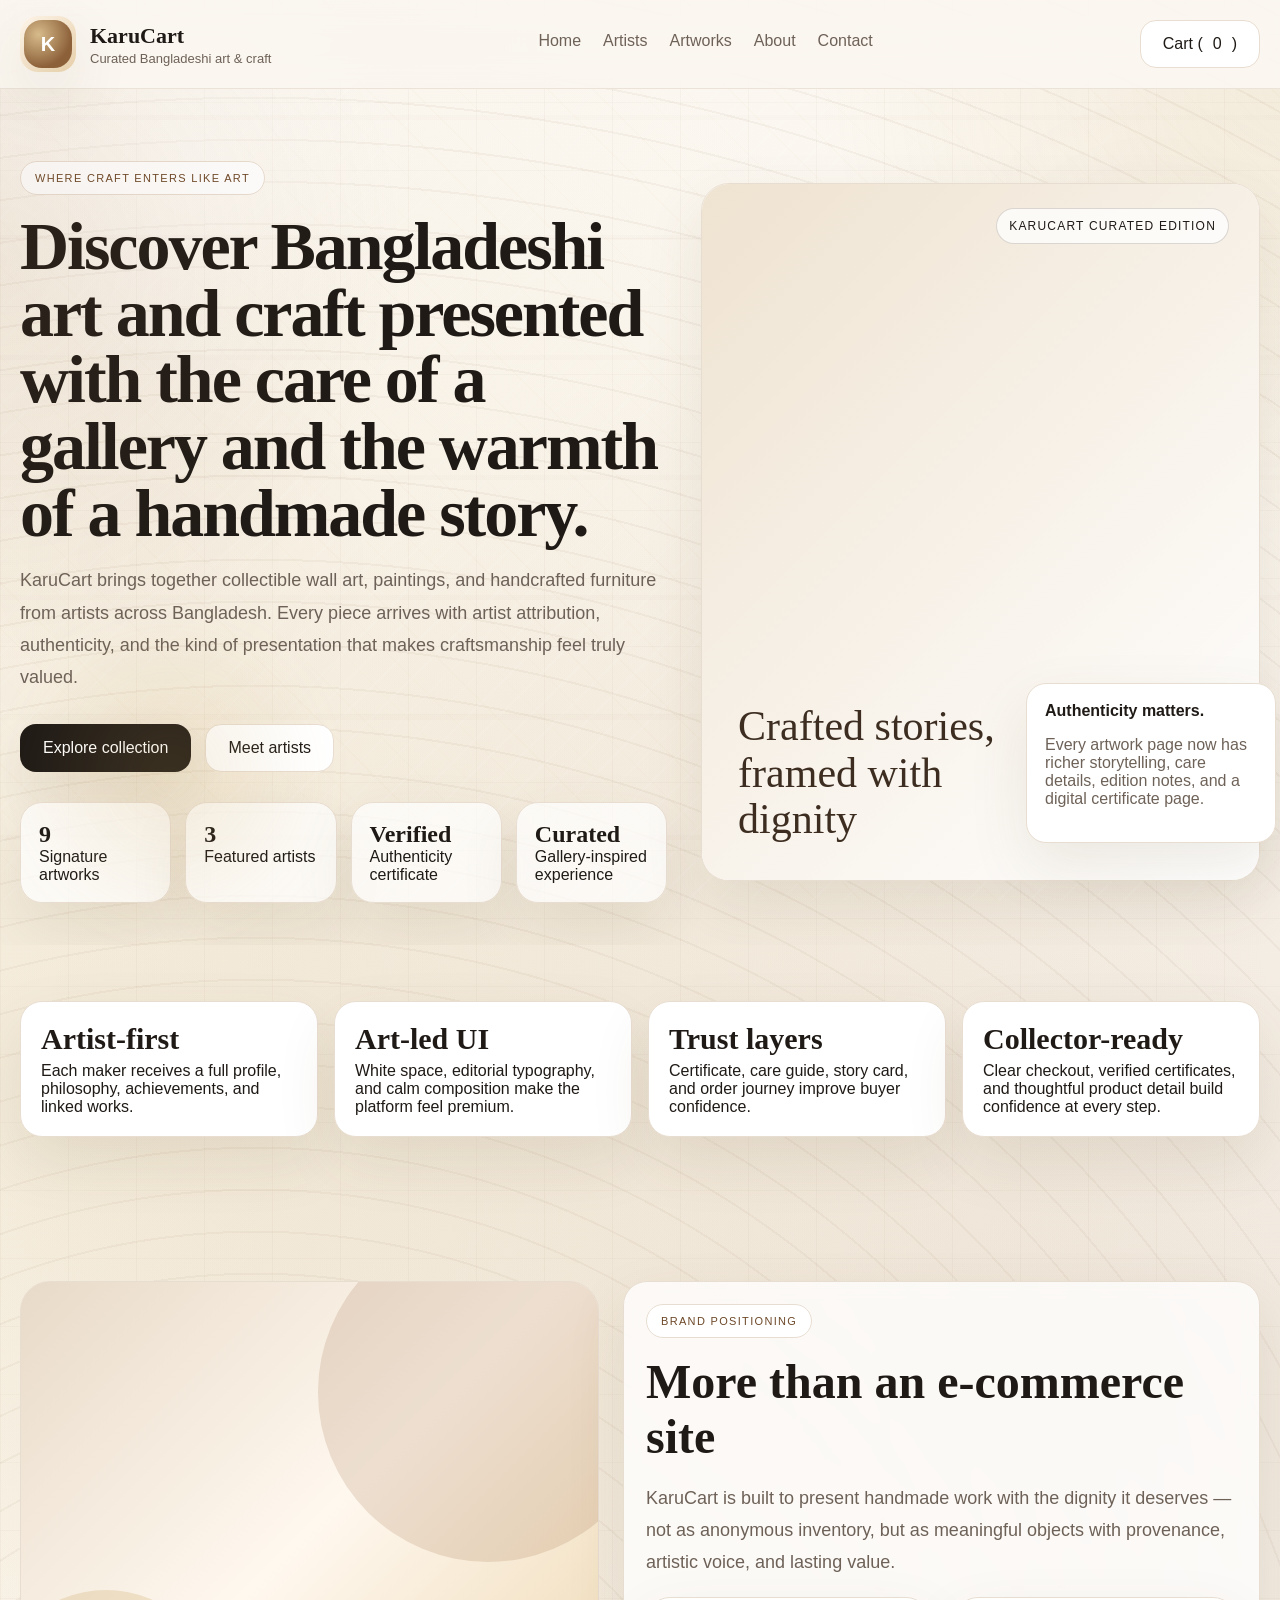
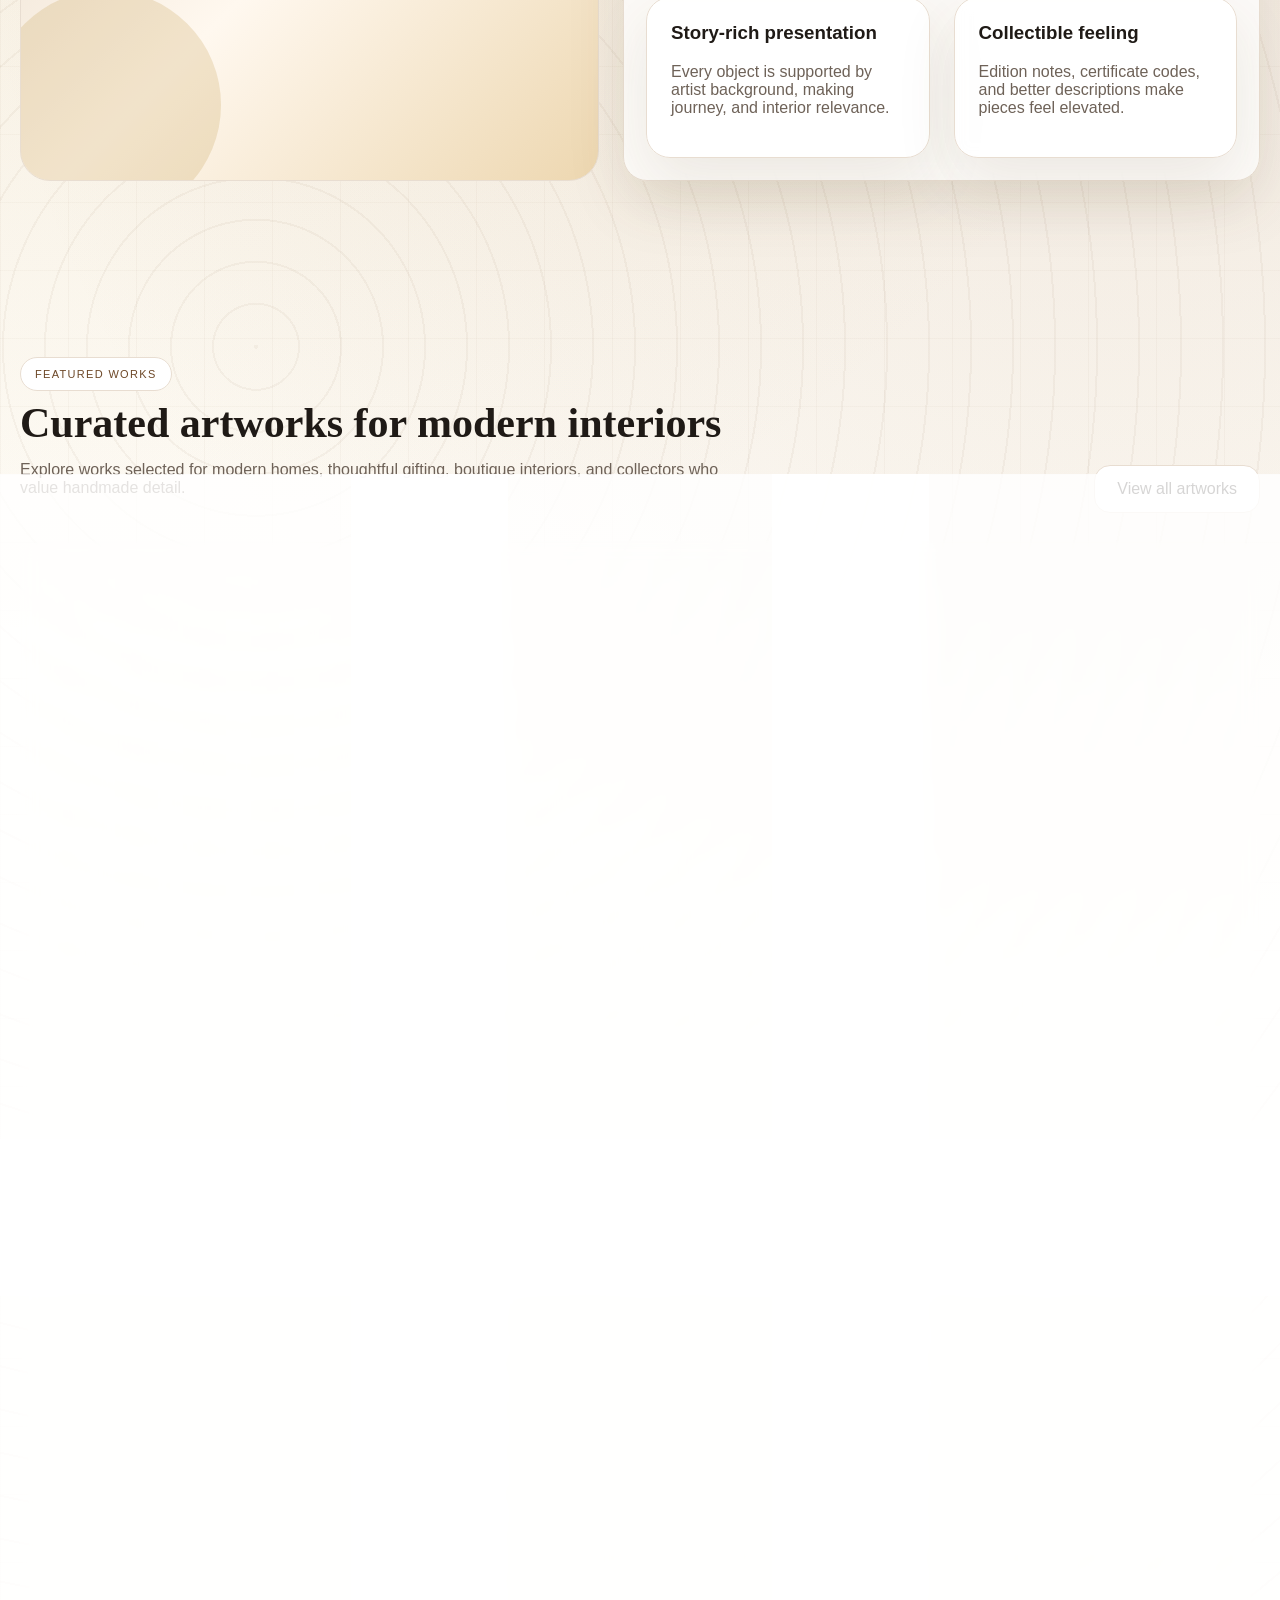
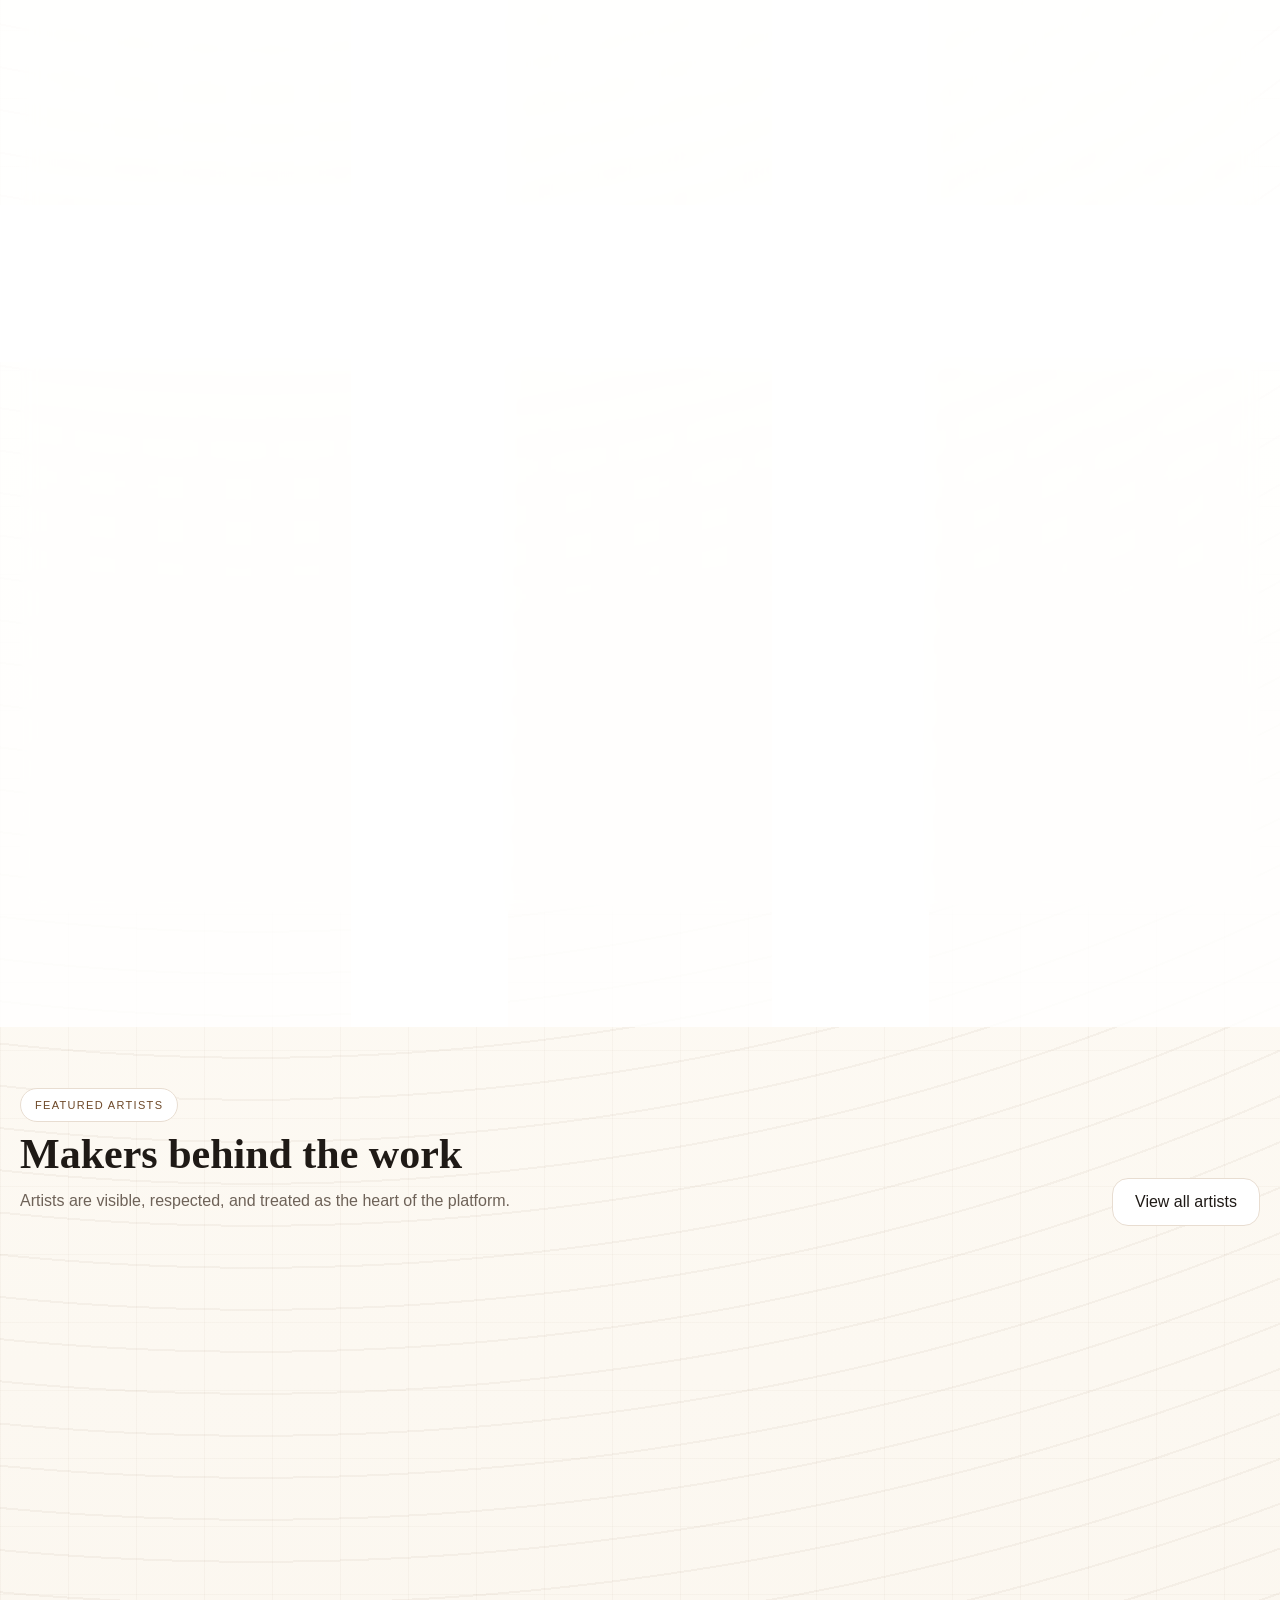
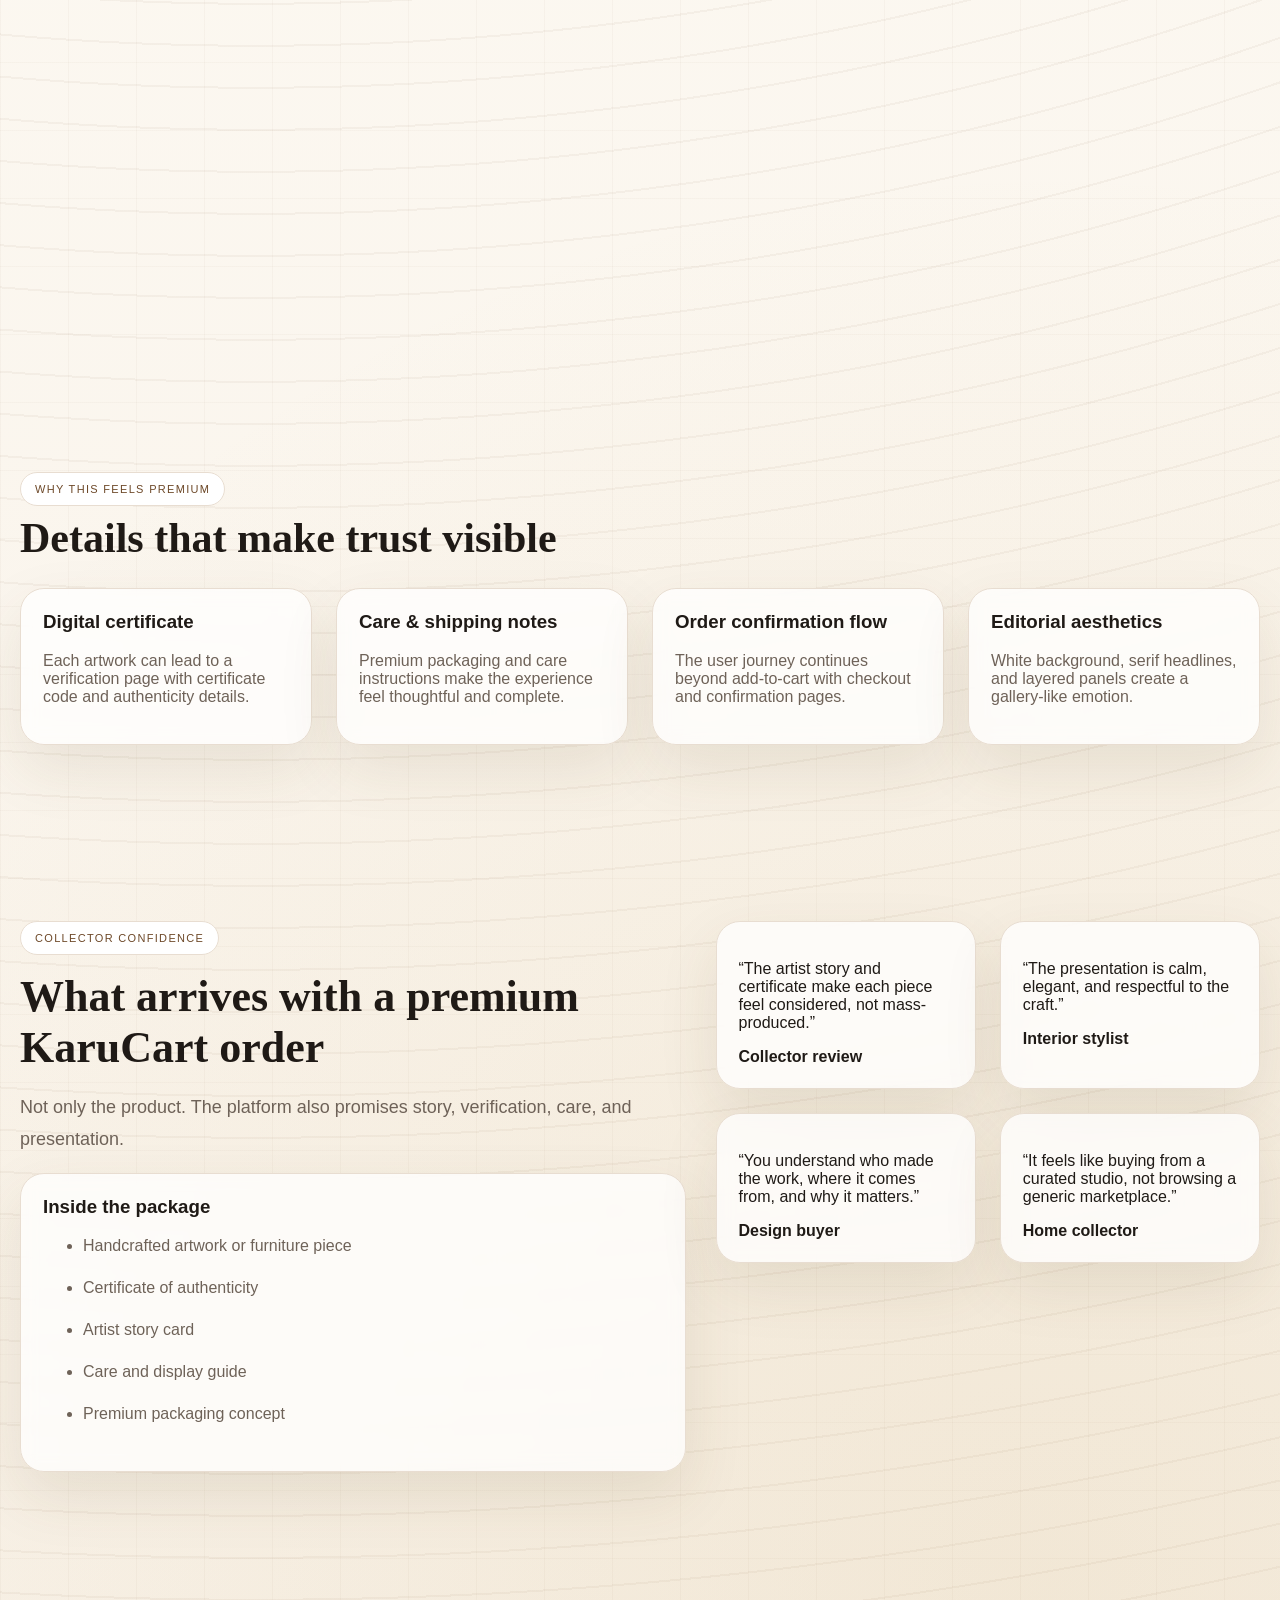
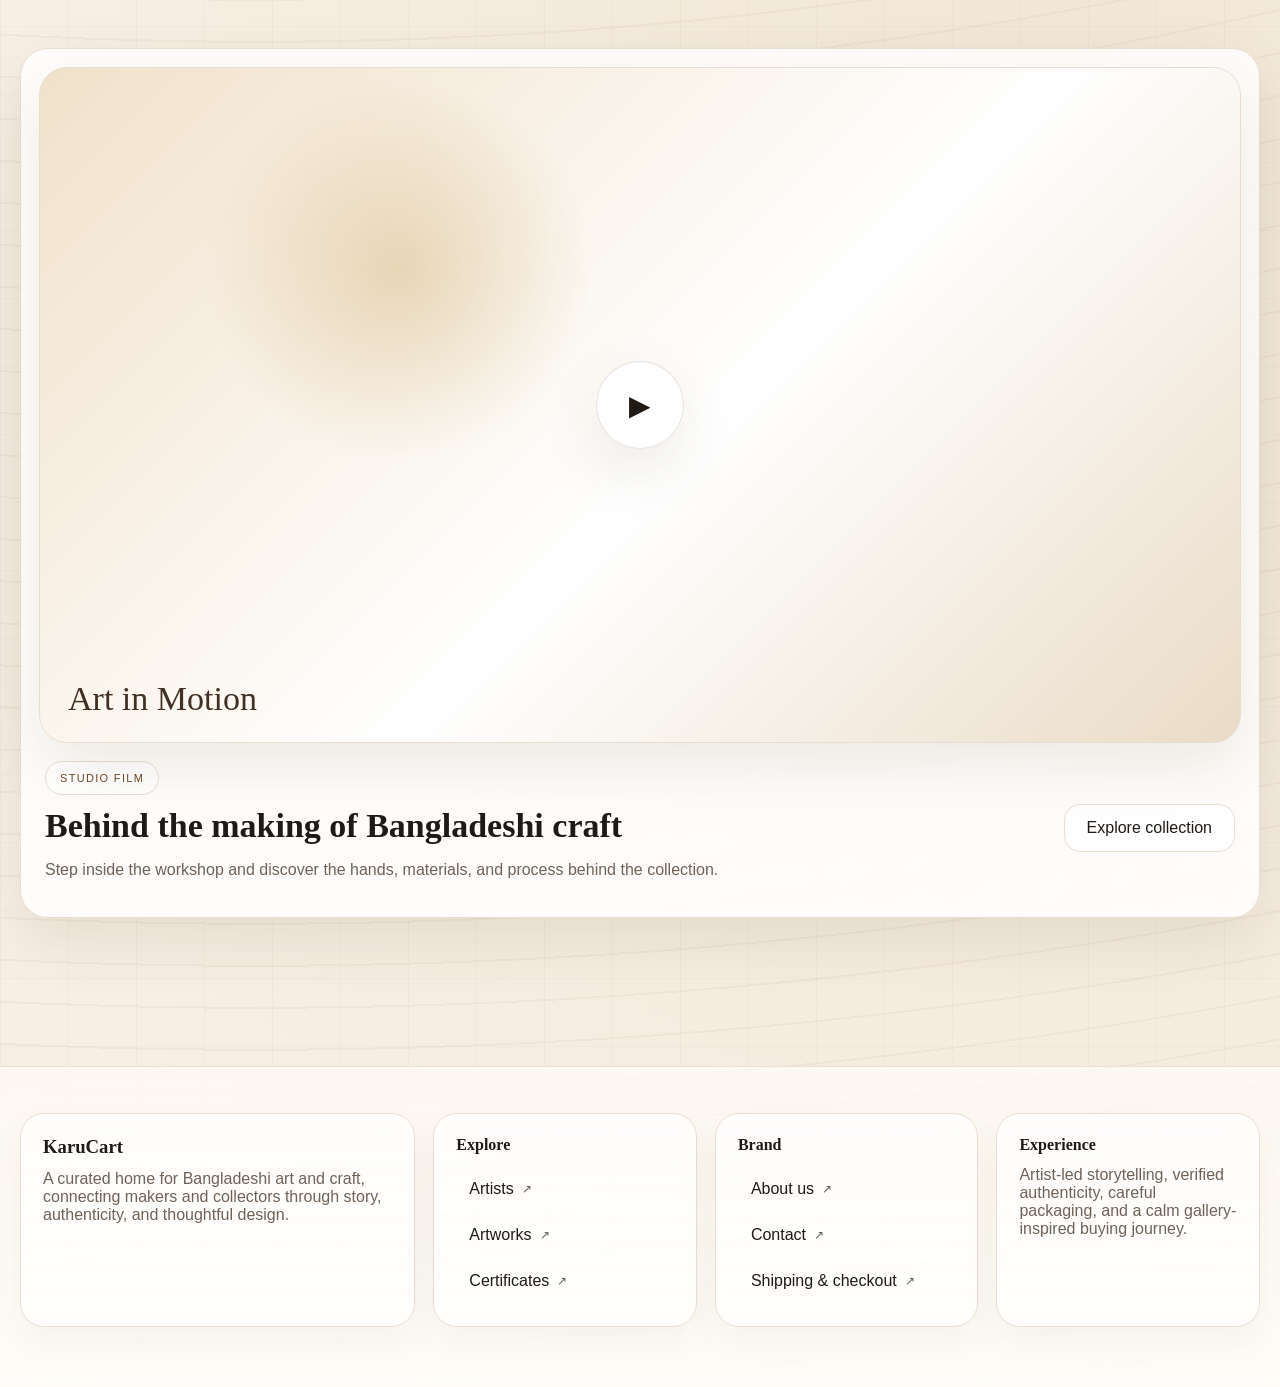
==== commit 1afcdf7d: "Initializing" ====
--- a/index.html
+++ b/index.html
@@ -30,23 +30,23 @@
 </header>
 <main>
 <section class="hero"><div class="container hero-grid">
-  <div><span class="eyebrow">Where craft enters like art</span><h1>When visitors enter KaruCart, the website itself should feel like a curated piece of art.</h1><p class="lead">This version uses a white editorial luxury theme so the brand feels calm, premium, gallery-like, and emotionally rich. It expands the experience far beyond a simple landing page with artist stories, detailed artworks, certificate pages, and a proper order journey.</p><div class="hero-actions"><a class="btn" href="artworks.html">Explore collection</a><a class="btn btn-secondary" href="artists.html">Meet artists</a></div><div class="hero-stats"><div class="stat"><strong>6</strong><span>Curated artworks</span></div><div class="stat"><strong>3</strong><span>Featured artists</span></div><div class="stat"><strong>Verified</strong><span>Digital certificate flow</span></div><div class="stat"><strong>Premium</strong><span>Editorial presentation</span></div></div></div>
+  <div><span class="eyebrow">Where craft enters like art</span><h1>Discover Bangladeshi art and craft presented with the care of a gallery and the warmth of a handmade story.</h1><p class="lead">KaruCart brings together collectible wall art, paintings, and handcrafted furniture from artists across Bangladesh. Every piece arrives with artist attribution, authenticity, and the kind of presentation that makes craftsmanship feel truly valued.</p><div class="hero-actions"><a class="btn" href="artworks.html">Explore collection</a><a class="btn btn-secondary" href="artists.html">Meet artists</a></div><div class="hero-stats"><div class="stat"><strong>9</strong><span>Signature artworks</span></div><div class="stat"><strong>3</strong><span>Featured artists</span></div><div class="stat"><strong>Verified</strong><span>Authenticity certificate</span></div><div class="stat"><strong>Curated</strong><span>Gallery-inspired experience</span></div></div></div>
   <div class="hero-visual"><div class="floating-card"><div class="art-visual"></div></div><div class="floating-note"><strong>Authenticity matters.</strong><p class="muted">Every artwork page now has richer storytelling, care details, edition notes, and a digital certificate page.</p></div></div>
 </div></section>
-<section class="section-tight"><div class="container kpi-strip"><div class="kpi"><strong>Artist-first</strong><span>Each maker receives a full profile, philosophy, achievements, and linked works.</span></div><div class="kpi"><strong>Art-led UI</strong><span>White space, editorial typography, and calm composition make the platform feel premium.</span></div><div class="kpi"><strong>Trust layers</strong><span>Certificate, care guide, story card, and order journey improve buyer confidence.</span></div><div class="kpi"><strong>Scalable demo</strong><span>Ready to grow into real backend, onboarding, checkout, and AR features later.</span></div></div></section>
-<section class="section"><div class="container collection-banner"><div class="banner-art"></div><div class="card card-body"><span class="eyebrow">Brand Positioning</span><h2 style="font-family:Georgia,serif;font-size:48px;margin:16px 0 10px">More than an e-commerce site</h2><p class="lead">KaruCart is imagined as a cultural luxury platform — a place where handmade pieces are not treated like anonymous products, but like designed objects with provenance, artistic context, and emotional value.</p><div class="grid-2"><div class="info-panel"><h3>Story-rich presentation</h3><p class="muted">Every object is supported by artist background, making journey, and interior relevance.</p></div><div class="info-panel"><h3>Collectible feeling</h3><p class="muted">Edition notes, certificate codes, and better descriptions make pieces feel elevated.</p></div></div></div></div></section>
-<section class="section"><div class="container"><div class="section-head"><div><span class="eyebrow">Featured Works</span><h2>Curated artworks for modern interiors</h2><p class="muted">A homepage section should tempt the user to enter deeper detail pages, not just skim cards.</p></div><a class="btn btn-secondary" href="artworks.html">View all artworks</a></div><div class="grid-3" id="featuredProducts"></div></div></section>
+<section class="section-tight"><div class="container kpi-strip"><div class="kpi"><strong>Artist-first</strong><span>Each maker receives a full profile, philosophy, achievements, and linked works.</span></div><div class="kpi"><strong>Art-led UI</strong><span>White space, editorial typography, and calm composition make the platform feel premium.</span></div><div class="kpi"><strong>Trust layers</strong><span>Certificate, care guide, story card, and order journey improve buyer confidence.</span></div><div class="kpi"><strong>Collector-ready</strong><span>Clear checkout, verified certificates, and thoughtful product detail build confidence at every step.</span></div></div></section>
+<section class="section"><div class="container collection-banner"><div class="banner-art"></div><div class="card card-body"><span class="eyebrow">Brand Positioning</span><h2 style="font-family:Georgia,serif;font-size:48px;margin:16px 0 10px">More than an e-commerce site</h2><p class="lead">KaruCart is built to present handmade work with the dignity it deserves — not as anonymous inventory, but as meaningful objects with provenance, artistic voice, and lasting value.</p><div class="grid-2"><div class="info-panel"><h3>Story-rich presentation</h3><p class="muted">Every object is supported by artist background, making journey, and interior relevance.</p></div><div class="info-panel"><h3>Collectible feeling</h3><p class="muted">Edition notes, certificate codes, and better descriptions make pieces feel elevated.</p></div></div></div></div></section>
+<section class="section"><div class="container"><div class="section-head"><div><span class="eyebrow">Featured Works</span><h2>Curated artworks for modern interiors</h2><p class="muted">Explore works selected for modern homes, thoughtful gifting, boutique interiors, and collectors who value handmade detail.</p></div><a class="btn btn-secondary" href="artworks.html">View all artworks</a></div><div class="grid-3" id="featuredProducts"></div></div></section>
 <section class="section"><div class="container"><div class="section-head"><div><span class="eyebrow">Featured Artists</span><h2>Makers behind the work</h2><p class="muted">Artists are visible, respected, and treated as the heart of the platform.</p></div><a class="btn btn-secondary" href="artists.html">View all artists</a></div><div class="grid-3" id="featuredArtists"></div></div></section>
 <section class="section"><div class="container"><div class="section-head"><div><span class="eyebrow">Why this feels premium</span><h2>Details that make trust visible</h2></div></div><div class="grid-4"><div class="value-card card-body"><h3>Digital certificate</h3><p class="muted">Each artwork can lead to a verification page with certificate code and authenticity details.</p></div><div class="value-card card-body"><h3>Care & shipping notes</h3><p class="muted">Premium packaging and care instructions make the experience feel thoughtful and complete.</p></div><div class="value-card card-body"><h3>Order confirmation flow</h3><p class="muted">The user journey continues beyond add-to-cart with checkout and confirmation pages.</p></div><div class="value-card card-body"><h3>Editorial aesthetics</h3><p class="muted">White background, serif headlines, and layered panels create a gallery-like emotion.</p></div></div></div></section>
-<section class="section"><div class="container split"><div><span class="eyebrow">Collector Confidence</span><h2 style="font-family:Georgia,serif;font-size:44px;margin:16px 0">What arrives with a premium KaruCart order</h2><p class="lead">Not only the product. The platform also promises story, verification, care, and presentation.</p><div class="timeline-card card-body"><h3>Inside the package</h3><ul class="bullet-list"><li>Handcrafted artwork or furniture piece</li><li>Certificate of authenticity</li><li>Artist story card</li><li>Care and display guide</li><li>Premium packaging concept</li></ul></div></div><div class="grid-2"><div class="testimonial card-body"><p>“It feels closer to a design gallery than a student demo website.”</p><strong>Interior buyer persona</strong></div><div class="testimonial card-body"><p>“The white theme makes the craft look expensive and calm.”</p><strong>Curation reviewer</strong></div><div class="testimonial card-body"><p>“Artist pages make the platform feel ethical and human.”</p><strong>Brand consultant</strong></div><div class="testimonial card-body"><p>“The certificate page adds immediate trust.”</p><strong>Collector persona</strong></div></div></div></section>
+<section class="section"><div class="container split"><div><span class="eyebrow">Collector Confidence</span><h2 style="font-family:Georgia,serif;font-size:44px;margin:16px 0">What arrives with a premium KaruCart order</h2><p class="lead">Not only the product. The platform also promises story, verification, care, and presentation.</p><div class="timeline-card card-body"><h3>Inside the package</h3><ul class="bullet-list"><li>Handcrafted artwork or furniture piece</li><li>Certificate of authenticity</li><li>Artist story card</li><li>Care and display guide</li><li>Premium packaging concept</li></ul></div></div><div class="grid-2"><div class="testimonial card-body"><p>“The artist story and certificate make each piece feel considered, not mass-produced.”</p><strong>Collector review</strong></div><div class="testimonial card-body"><p>“The presentation is calm, elegant, and respectful to the craft.”</p><strong>Interior stylist</strong></div><div class="testimonial card-body"><p>“You understand who made the work, where it comes from, and why it matters.”</p><strong>Design buyer</strong></div><div class="testimonial card-body"><p>“It feels like buying from a curated studio, not browsing a generic marketplace.”</p><strong>Home collector</strong></div></div></div></section>
 <section class="section"><div class="container" id="homeVideo"></div></section>
 </main>
 <footer class="footer">
   <div class="container footer-grid">
-    <div><h3>KaruCart</h3><p class="muted">An art-first concept marketplace where handcrafted work is presented with story, trust, beauty, and cultural dignity.</p></div>
+    <div><h3>KaruCart</h3><p class="muted">A curated home for Bangladeshi art and craft, connecting makers and collectors through story, authenticity, and thoughtful design.</p></div>
     <div><h4>Explore</h4><p><a href="artists.html">Artists</a><br><a href="artworks.html">Artworks</a><br><a href="certificate.html">Certificates</a></p></div>
-    <div><h4>Brand</h4><p><a href="about.html">About us</a><br><a href="contact.html">Contact</a><br><a href="checkout.html">Checkout demo</a></p></div>
-    <div><h4>Experience</h4><p class="muted">White editorial theme, premium product storytelling, and room for future AR, payments, and real artist onboarding.</p></div>
+    <div><h4>Brand</h4><p><a href="about.html">About us</a><br><a href="contact.html">Contact</a><br><a href="checkout.html">Shipping & checkout</a></p></div>
+    <div><h4>Experience</h4><p class="muted">Artist-led storytelling, verified authenticity, careful packaging, and a calm gallery-inspired buying journey.</p></div>
   </div>
 </footer>
 <script src="script.js"></script>
--- a/style.css
+++ b/style.css
@@ -222,3 +222,59 @@
   .toast-wrap{left:12px;right:12px;bottom:14px}
   .toast{min-width:0;max-width:none;width:100%}
 }
+
+
+/* ===== UX refinements for mobile cards and footer ===== */
+.product-card,.artist-card{position:relative;transition:transform .18s ease, box-shadow .18s ease, border-color .18s ease}
+.product-card:hover,.artist-card:hover{transform:translateY(-3px)}
+.product-card .card-body,.artist-card .card-body{padding:18px}
+.product-card h3,.artist-card h3{margin:12px 0 8px;font-size:30px;line-height:1.08;font-family:Georgia,serif}
+.product-card p,.artist-card p{margin:0}
+.product-card .small,.artist-card .small{margin-bottom:8px}
+.product-card .card-desc,.artist-card .card-desc{display:-webkit-box;-webkit-line-clamp:2;-webkit-box-orient:vertical;overflow:hidden;color:var(--muted);line-height:1.45;font-size:15px}
+.product-card .card-meta,.artist-card .artist-meta{margin-top:16px}
+.product-media,.artist-media{aspect-ratio:1/1;min-height:250px;background:linear-gradient(145deg,#eadcc8,#fff 58%,#f3ebdf)}
+.product-media:after,.artist-media:after{content:'';position:absolute;inset:14px;border-radius:18px;border:1px solid rgba(109,72,40,.08)}
+.product-media:before,.artist-media:before{font-size:34px;max-width:62%}
+.product-price{font-size:30px;font-family:Georgia,serif;letter-spacing:-.02em}
+.btn,.btn-small{transition:transform .16s ease, background .16s ease, border-color .16s ease, box-shadow .16s ease}
+.reveal{transition:opacity .38s ease, transform .38s ease}
+.hero::after,.floating-card,.floating-note{animation-duration:12s}
+
+.footer{padding:46px 0 60px;background:linear-gradient(180deg,rgba(255,251,246,.76),rgba(255,253,249,.94));border-top:1px solid rgba(232,221,209,.9)}
+.footer-grid{gap:18px}
+.footer-grid>div{background:rgba(255,255,255,.72);border:1px solid var(--line);border-radius:24px;padding:22px;box-shadow:0 16px 36px rgba(92,66,33,.06)}
+.footer h3,.footer h4{margin-top:0;margin-bottom:12px}
+.footer p{margin:0}
+.footer a{display:inline-flex;align-items:center;gap:8px;padding:9px 12px;border-radius:12px;margin:4px 0;color:var(--ink);border:1px solid transparent;transition:background .16s ease,border-color .16s ease,transform .16s ease}
+.footer a::after{content:'↗';font-size:12px;opacity:.7}
+.footer a:hover{background:#fff;border-color:var(--line);transform:translateY(-1px)}
+
+@media (max-width: 760px){
+  body{background-attachment:scroll}
+  .hero::after,.floating-card,.floating-note{animation:none !important}
+  .section{padding:56px 0}.section-tight{padding:34px 0}
+  .hero h1{font-size:34px;line-height:1.04}
+  .lead,.page-hero p{font-size:16px;line-height:1.6}
+  .product-card .card-body,.artist-card .card-body{padding:14px}
+  .product-card h3,.artist-card h3{font-size:20px;margin:10px 0 6px}
+  .product-card .small,.artist-card .small{font-size:13px}
+  .product-card .card-desc,.artist-card .card-desc{font-size:13px;-webkit-line-clamp:2}
+  .product-media,.artist-media{aspect-ratio:1/1;min-height:0}
+  .product-media:before,.artist-media:before{left:14px;bottom:14px;font-size:18px;max-width:70%}
+  .grid-3,.grid-4{grid-template-columns:repeat(2,minmax(0,1fr));gap:14px}
+  .product-card .card-meta,.artist-card .artist-meta{display:grid;grid-template-columns:1fr;gap:10px;align-items:stretch}
+  .product-card .card-meta>div,.artist-card .artist-meta>div{display:grid;gap:8px}
+  .product-card .btn,.artist-card .btn,.product-card .btn-small,.artist-card .btn-small{width:100%;padding:11px 12px;border-radius:14px}
+  .product-price{font-size:24px}
+  .tag{font-size:11px;padding:7px 10px}
+  .footer-grid{grid-template-columns:1fr;gap:14px}
+  .footer-grid>div{padding:18px}
+}
+
+@media (max-width: 480px){
+  .grid-3,.grid-4,.grid-2{grid-template-columns:repeat(2,minmax(0,1fr));gap:12px}
+  .product-card h3,.artist-card h3{font-size:18px}
+  .product-price{font-size:22px}
+  .site-header{backdrop-filter:blur(10px)}
+}
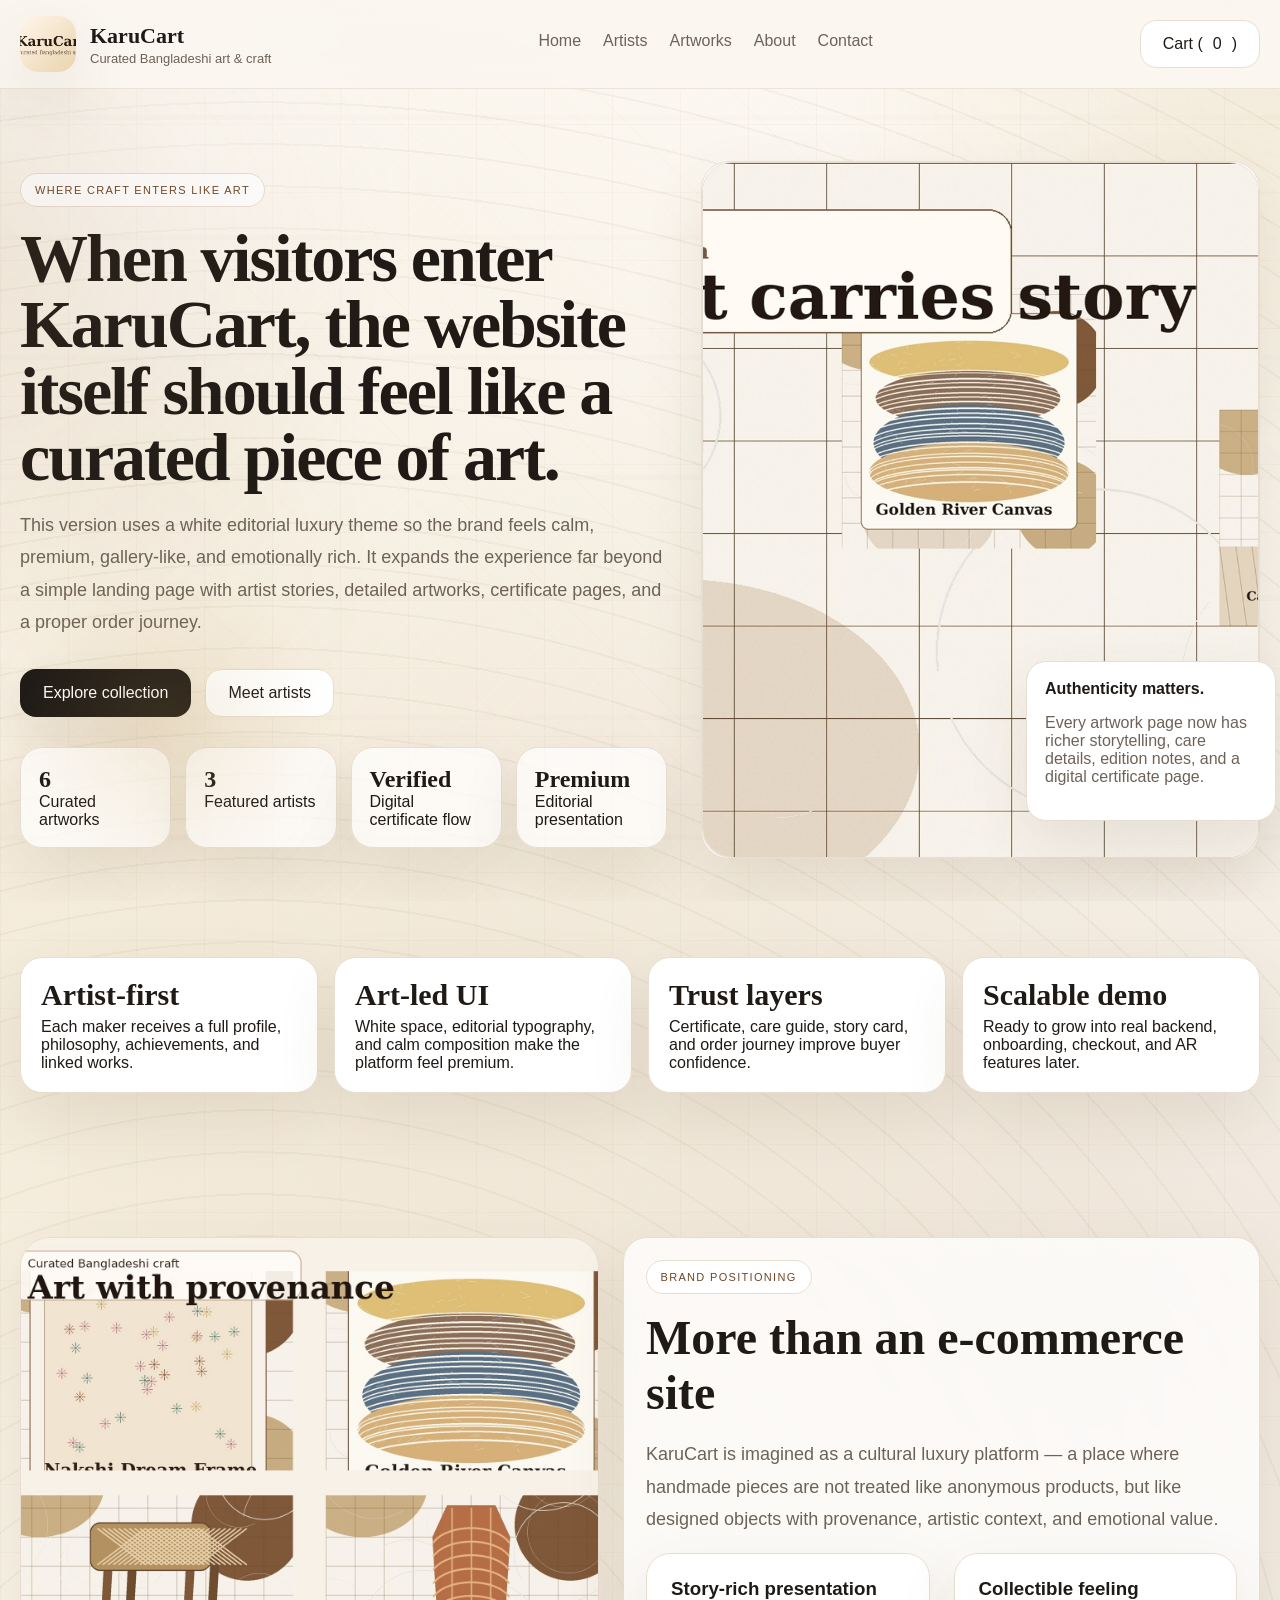
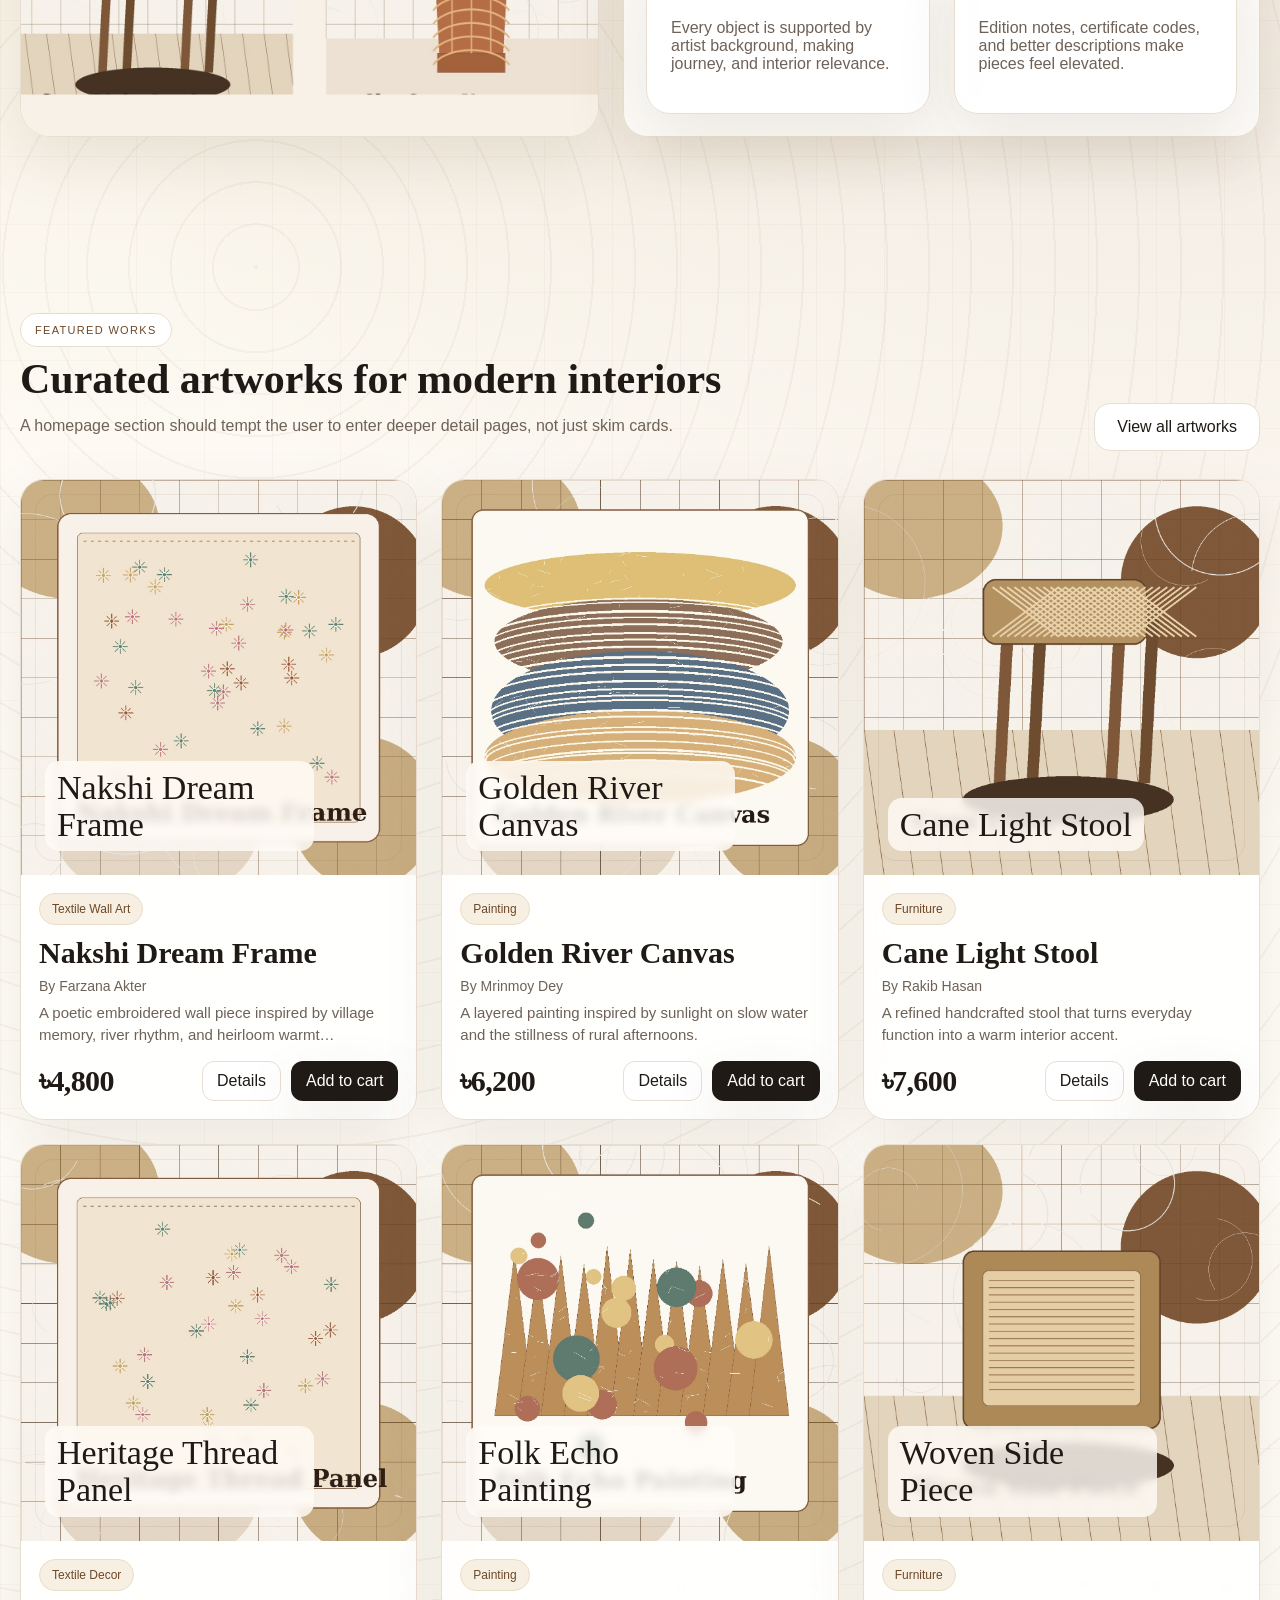
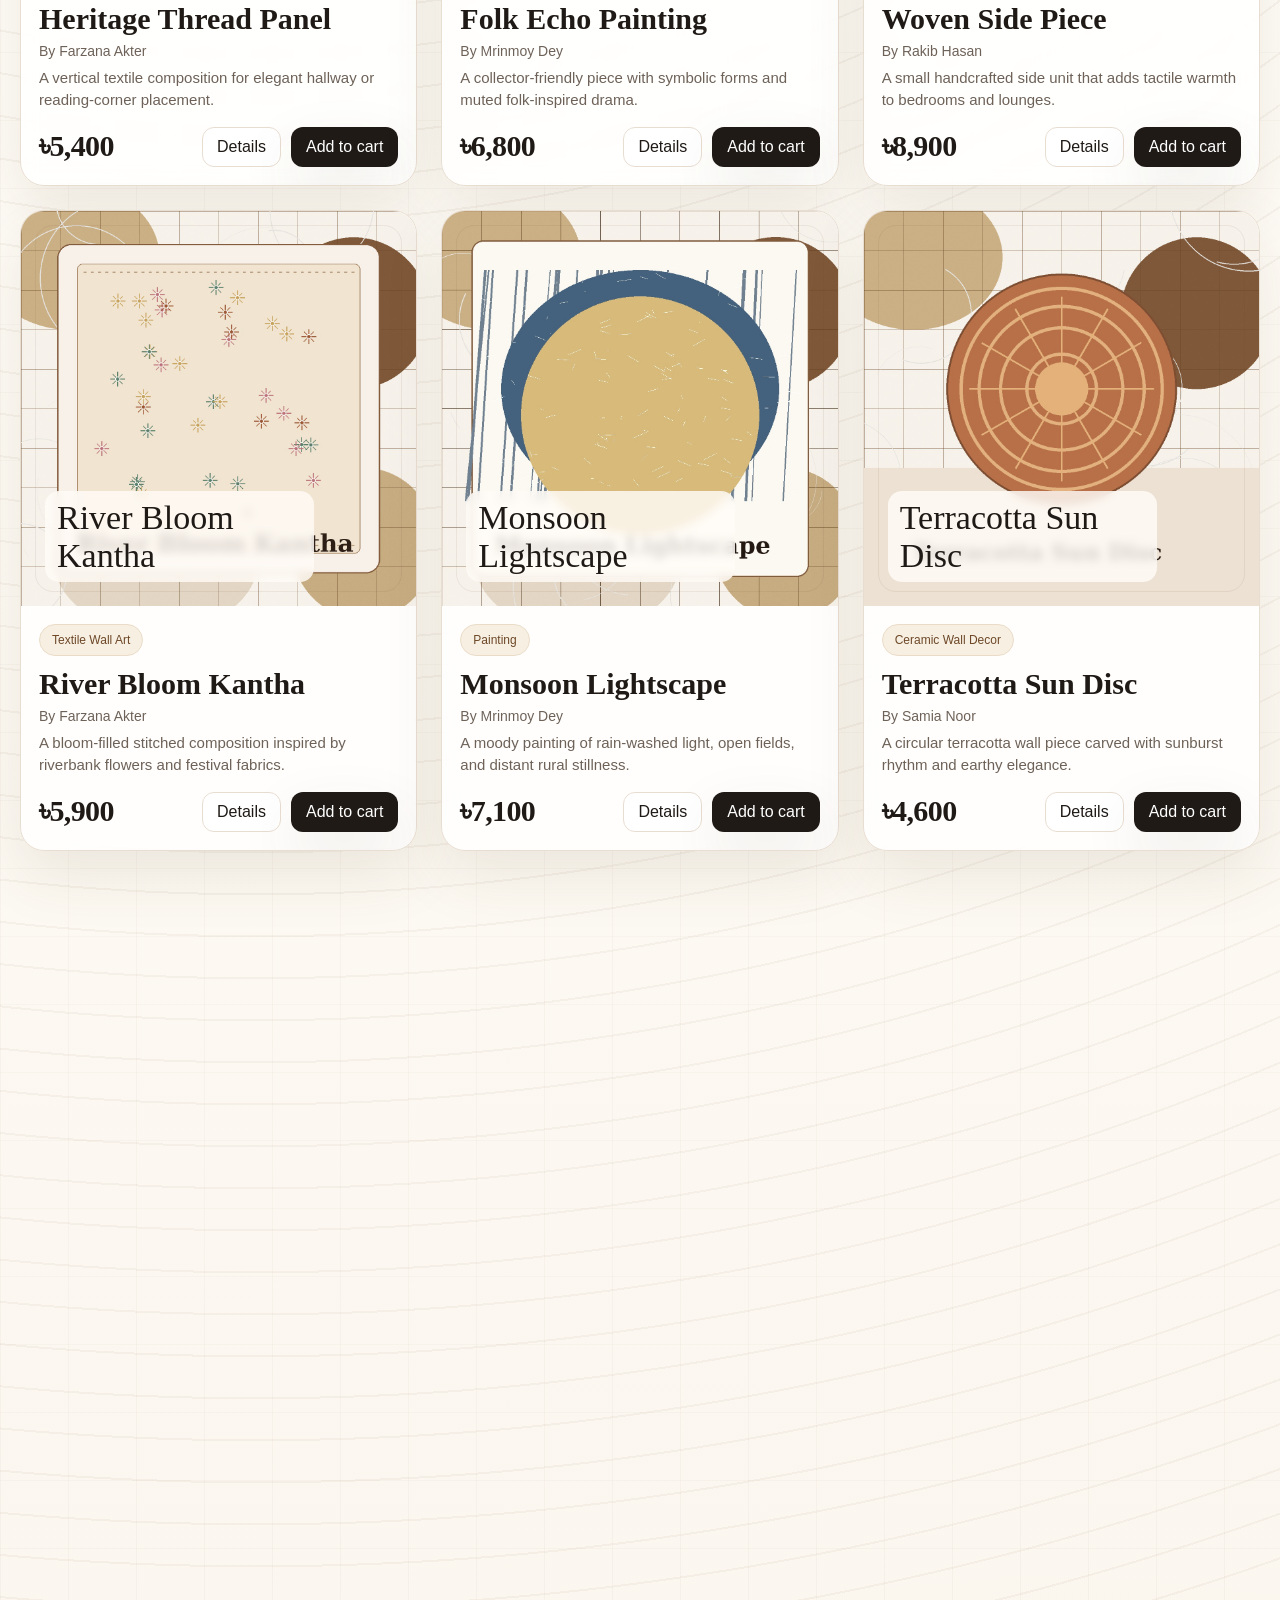
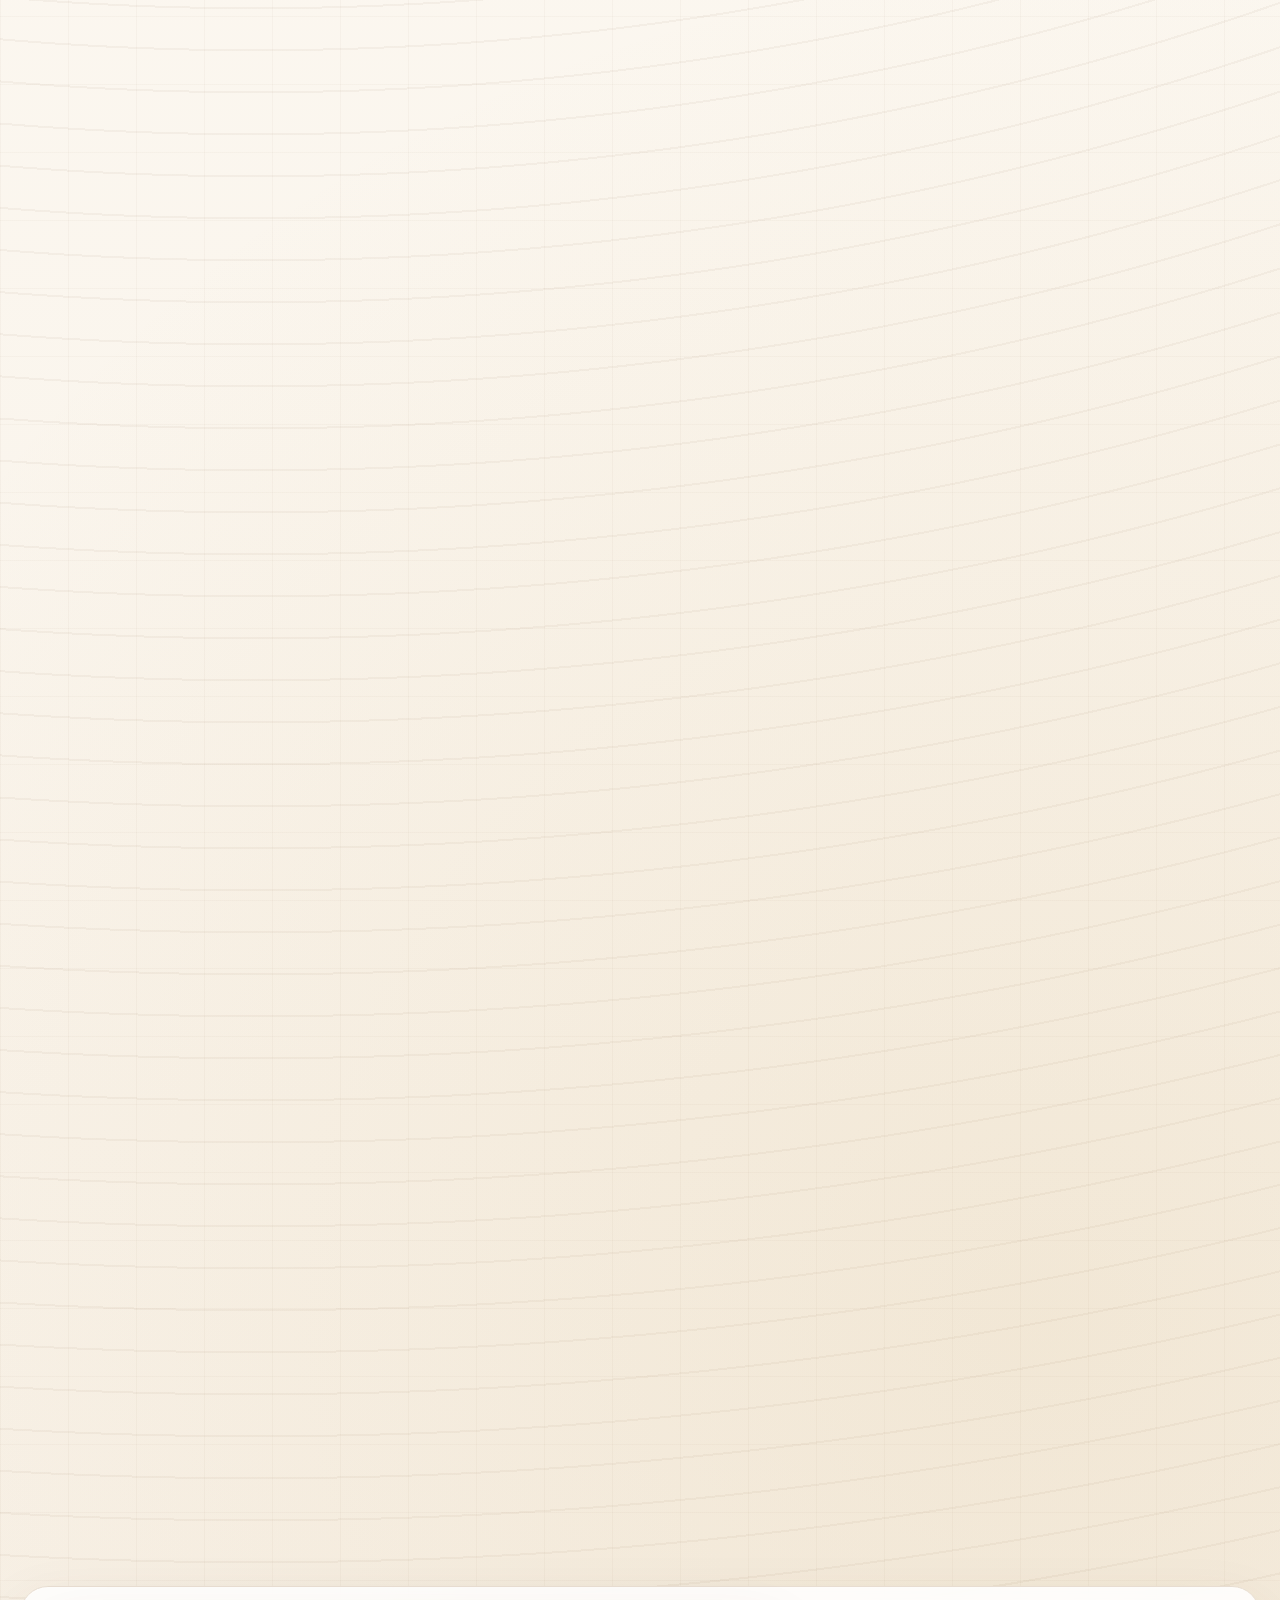
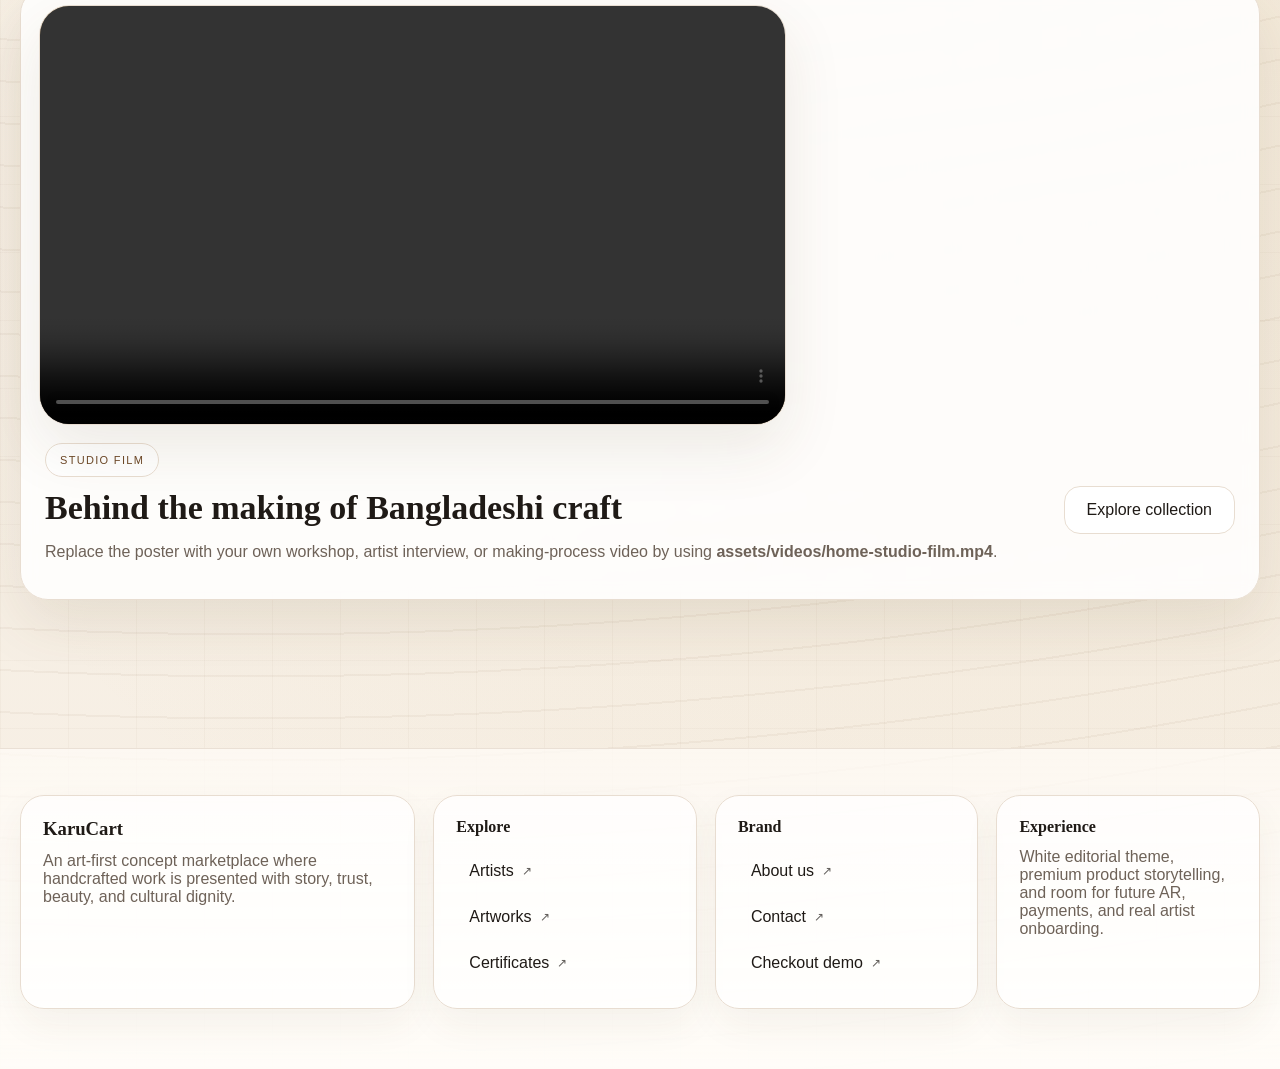
==== commit e3fded15: "Initializing" ====
--- a/index.html
+++ b/index.html
@@ -30,23 +30,23 @@
 </header>
 <main>
 <section class="hero"><div class="container hero-grid">
-  <div><span class="eyebrow">Where craft enters like art</span><h1>Discover Bangladeshi art and craft presented with the care of a gallery and the warmth of a handmade story.</h1><p class="lead">KaruCart brings together collectible wall art, paintings, and handcrafted furniture from artists across Bangladesh. Every piece arrives with artist attribution, authenticity, and the kind of presentation that makes craftsmanship feel truly valued.</p><div class="hero-actions"><a class="btn" href="artworks.html">Explore collection</a><a class="btn btn-secondary" href="artists.html">Meet artists</a></div><div class="hero-stats"><div class="stat"><strong>9</strong><span>Signature artworks</span></div><div class="stat"><strong>3</strong><span>Featured artists</span></div><div class="stat"><strong>Verified</strong><span>Authenticity certificate</span></div><div class="stat"><strong>Curated</strong><span>Gallery-inspired experience</span></div></div></div>
-  <div class="hero-visual"><div class="floating-card"><div class="art-visual"></div></div><div class="floating-note"><strong>Authenticity matters.</strong><p class="muted">Every artwork page now has richer storytelling, care details, edition notes, and a digital certificate page.</p></div></div>
+  <div><span class="eyebrow">Where craft enters like art</span><h1>When visitors enter KaruCart, the website itself should feel like a curated piece of art.</h1><p class="lead">This version uses a white editorial luxury theme so the brand feels calm, premium, gallery-like, and emotionally rich. It expands the experience far beyond a simple landing page with artist stories, detailed artworks, certificate pages, and a proper order journey.</p><div class="hero-actions"><a class="btn" href="artworks.html">Explore collection</a><a class="btn btn-secondary" href="artists.html">Meet artists</a></div><div class="hero-stats"><div class="stat"><strong>6</strong><span>Curated artworks</span></div><div class="stat"><strong>3</strong><span>Featured artists</span></div><div class="stat"><strong>Verified</strong><span>Digital certificate flow</span></div><div class="stat"><strong>Premium</strong><span>Editorial presentation</span></div></div></div>
+  <div class="hero-visual"><div class="floating-card"><img class="hero-feature-image" src="assets/images/site/hero-feature.jpg" alt="Featured KaruCart craft collection" /></div><div class="floating-note"><strong>Authenticity matters.</strong><p class="muted">Every artwork page now has richer storytelling, care details, edition notes, and a digital certificate page.</p></div></div>
 </div></section>
-<section class="section-tight"><div class="container kpi-strip"><div class="kpi"><strong>Artist-first</strong><span>Each maker receives a full profile, philosophy, achievements, and linked works.</span></div><div class="kpi"><strong>Art-led UI</strong><span>White space, editorial typography, and calm composition make the platform feel premium.</span></div><div class="kpi"><strong>Trust layers</strong><span>Certificate, care guide, story card, and order journey improve buyer confidence.</span></div><div class="kpi"><strong>Collector-ready</strong><span>Clear checkout, verified certificates, and thoughtful product detail build confidence at every step.</span></div></div></section>
-<section class="section"><div class="container collection-banner"><div class="banner-art"></div><div class="card card-body"><span class="eyebrow">Brand Positioning</span><h2 style="font-family:Georgia,serif;font-size:48px;margin:16px 0 10px">More than an e-commerce site</h2><p class="lead">KaruCart is built to present handmade work with the dignity it deserves — not as anonymous inventory, but as meaningful objects with provenance, artistic voice, and lasting value.</p><div class="grid-2"><div class="info-panel"><h3>Story-rich presentation</h3><p class="muted">Every object is supported by artist background, making journey, and interior relevance.</p></div><div class="info-panel"><h3>Collectible feeling</h3><p class="muted">Edition notes, certificate codes, and better descriptions make pieces feel elevated.</p></div></div></div></div></section>
-<section class="section"><div class="container"><div class="section-head"><div><span class="eyebrow">Featured Works</span><h2>Curated artworks for modern interiors</h2><p class="muted">Explore works selected for modern homes, thoughtful gifting, boutique interiors, and collectors who value handmade detail.</p></div><a class="btn btn-secondary" href="artworks.html">View all artworks</a></div><div class="grid-3" id="featuredProducts"></div></div></section>
+<section class="section-tight"><div class="container kpi-strip"><div class="kpi"><strong>Artist-first</strong><span>Each maker receives a full profile, philosophy, achievements, and linked works.</span></div><div class="kpi"><strong>Art-led UI</strong><span>White space, editorial typography, and calm composition make the platform feel premium.</span></div><div class="kpi"><strong>Trust layers</strong><span>Certificate, care guide, story card, and order journey improve buyer confidence.</span></div><div class="kpi"><strong>Scalable demo</strong><span>Ready to grow into real backend, onboarding, checkout, and AR features later.</span></div></div></section>
+<section class="section"><div class="container collection-banner"><img class="banner-art-image" src="assets/images/site/brand-story.jpg" alt="Curated Bangladeshi art and craft story image" /><div class="card card-body"><span class="eyebrow">Brand Positioning</span><h2 style="font-family:Georgia,serif;font-size:48px;margin:16px 0 10px">More than an e-commerce site</h2><p class="lead">KaruCart is imagined as a cultural luxury platform — a place where handmade pieces are not treated like anonymous products, but like designed objects with provenance, artistic context, and emotional value.</p><div class="grid-2"><div class="info-panel"><h3>Story-rich presentation</h3><p class="muted">Every object is supported by artist background, making journey, and interior relevance.</p></div><div class="info-panel"><h3>Collectible feeling</h3><p class="muted">Edition notes, certificate codes, and better descriptions make pieces feel elevated.</p></div></div></div></div></section>
+<section class="section"><div class="container"><div class="section-head"><div><span class="eyebrow">Featured Works</span><h2>Curated artworks for modern interiors</h2><p class="muted">A homepage section should tempt the user to enter deeper detail pages, not just skim cards.</p></div><a class="btn btn-secondary" href="artworks.html">View all artworks</a></div><div class="grid-3" id="featuredProducts"></div></div></section>
 <section class="section"><div class="container"><div class="section-head"><div><span class="eyebrow">Featured Artists</span><h2>Makers behind the work</h2><p class="muted">Artists are visible, respected, and treated as the heart of the platform.</p></div><a class="btn btn-secondary" href="artists.html">View all artists</a></div><div class="grid-3" id="featuredArtists"></div></div></section>
 <section class="section"><div class="container"><div class="section-head"><div><span class="eyebrow">Why this feels premium</span><h2>Details that make trust visible</h2></div></div><div class="grid-4"><div class="value-card card-body"><h3>Digital certificate</h3><p class="muted">Each artwork can lead to a verification page with certificate code and authenticity details.</p></div><div class="value-card card-body"><h3>Care & shipping notes</h3><p class="muted">Premium packaging and care instructions make the experience feel thoughtful and complete.</p></div><div class="value-card card-body"><h3>Order confirmation flow</h3><p class="muted">The user journey continues beyond add-to-cart with checkout and confirmation pages.</p></div><div class="value-card card-body"><h3>Editorial aesthetics</h3><p class="muted">White background, serif headlines, and layered panels create a gallery-like emotion.</p></div></div></div></section>
-<section class="section"><div class="container split"><div><span class="eyebrow">Collector Confidence</span><h2 style="font-family:Georgia,serif;font-size:44px;margin:16px 0">What arrives with a premium KaruCart order</h2><p class="lead">Not only the product. The platform also promises story, verification, care, and presentation.</p><div class="timeline-card card-body"><h3>Inside the package</h3><ul class="bullet-list"><li>Handcrafted artwork or furniture piece</li><li>Certificate of authenticity</li><li>Artist story card</li><li>Care and display guide</li><li>Premium packaging concept</li></ul></div></div><div class="grid-2"><div class="testimonial card-body"><p>“The artist story and certificate make each piece feel considered, not mass-produced.”</p><strong>Collector review</strong></div><div class="testimonial card-body"><p>“The presentation is calm, elegant, and respectful to the craft.”</p><strong>Interior stylist</strong></div><div class="testimonial card-body"><p>“You understand who made the work, where it comes from, and why it matters.”</p><strong>Design buyer</strong></div><div class="testimonial card-body"><p>“It feels like buying from a curated studio, not browsing a generic marketplace.”</p><strong>Home collector</strong></div></div></div></section>
+<section class="section"><div class="container split"><div><span class="eyebrow">Collector Confidence</span><h2 style="font-family:Georgia,serif;font-size:44px;margin:16px 0">What arrives with a premium KaruCart order</h2><p class="lead">Not only the product. The platform also promises story, verification, care, and presentation.</p><div class="timeline-card card-body"><h3>Inside the package</h3><ul class="bullet-list"><li>Handcrafted artwork or furniture piece</li><li>Certificate of authenticity</li><li>Artist story card</li><li>Care and display guide</li><li>Premium packaging concept</li></ul></div></div><div class="grid-2"><div class="testimonial card-body"><p>“It feels closer to a design gallery than a student demo website.”</p><strong>Interior buyer persona</strong></div><div class="testimonial card-body"><p>“The white theme makes the craft look expensive and calm.”</p><strong>Curation reviewer</strong></div><div class="testimonial card-body"><p>“Artist pages make the platform feel ethical and human.”</p><strong>Brand consultant</strong></div><div class="testimonial card-body"><p>“The certificate page adds immediate trust.”</p><strong>Collector persona</strong></div></div></div></section>
 <section class="section"><div class="container" id="homeVideo"></div></section>
 </main>
 <footer class="footer">
   <div class="container footer-grid">
-    <div><h3>KaruCart</h3><p class="muted">A curated home for Bangladeshi art and craft, connecting makers and collectors through story, authenticity, and thoughtful design.</p></div>
+    <div><h3>KaruCart</h3><p class="muted">An art-first concept marketplace where handcrafted work is presented with story, trust, beauty, and cultural dignity.</p></div>
     <div><h4>Explore</h4><p><a href="artists.html">Artists</a><br><a href="artworks.html">Artworks</a><br><a href="certificate.html">Certificates</a></p></div>
-    <div><h4>Brand</h4><p><a href="about.html">About us</a><br><a href="contact.html">Contact</a><br><a href="checkout.html">Shipping & checkout</a></p></div>
-    <div><h4>Experience</h4><p class="muted">Artist-led storytelling, verified authenticity, careful packaging, and a calm gallery-inspired buying journey.</p></div>
+    <div><h4>Brand</h4><p><a href="about.html">About us</a><br><a href="contact.html">Contact</a><br><a href="checkout.html">Checkout demo</a></p></div>
+    <div><h4>Experience</h4><p class="muted">White editorial theme, premium product storytelling, and room for future AR, payments, and real artist onboarding.</p></div>
   </div>
 </footer>
 <script src="script.js"></script>
--- a/style.css
+++ b/style.css
@@ -278,3 +278,16 @@
   .product-price{font-size:22px}
   .site-header{backdrop-filter:blur(10px)}
 }
+
+
+/* Final visual pack image integration */
+.hero-feature-image,.banner-art-image{width:100%;height:100%;object-fit:cover;display:block;border-radius:30px;border:1px solid var(--line);box-shadow:var(--shadow)}
+.hero-feature-image{aspect-ratio:4/5;min-height:520px;background:#efe8dd}
+.banner-art-image{min-height:380px}
+.art-visual,.banner-art{display:none !important}
+.product-media,.artist-media,.detail-visual,.thumb,.cart-thumb,.video-placeholder,.inline-video.fallback-poster{background-size:cover;background-position:center center;background-repeat:no-repeat;overflow:hidden}
+.product-media::before,.artist-media::before,.detail-visual::before,.thumb::before,.cart-thumb::before{background:rgba(255,252,247,.82);padding:8px 12px;border-radius:14px;backdrop-filter:blur(4px)}
+.detail-visual::before,.thumb::before,.cart-thumb::before{content:none}
+.video-placeholder{background-image:url('assets/images/site/craft-video-poster.jpg');min-height:420px;border-radius:30px;position:relative;overflow:hidden}
+.video-placeholder::after{content:'';position:absolute;inset:0;background:linear-gradient(180deg,rgba(255,255,255,.02),rgba(26,17,10,.08))}
+@media (max-width:760px){.hero-feature-image{min-height:360px}.banner-art-image{min-height:260px}.video-placeholder{min-height:260px}}
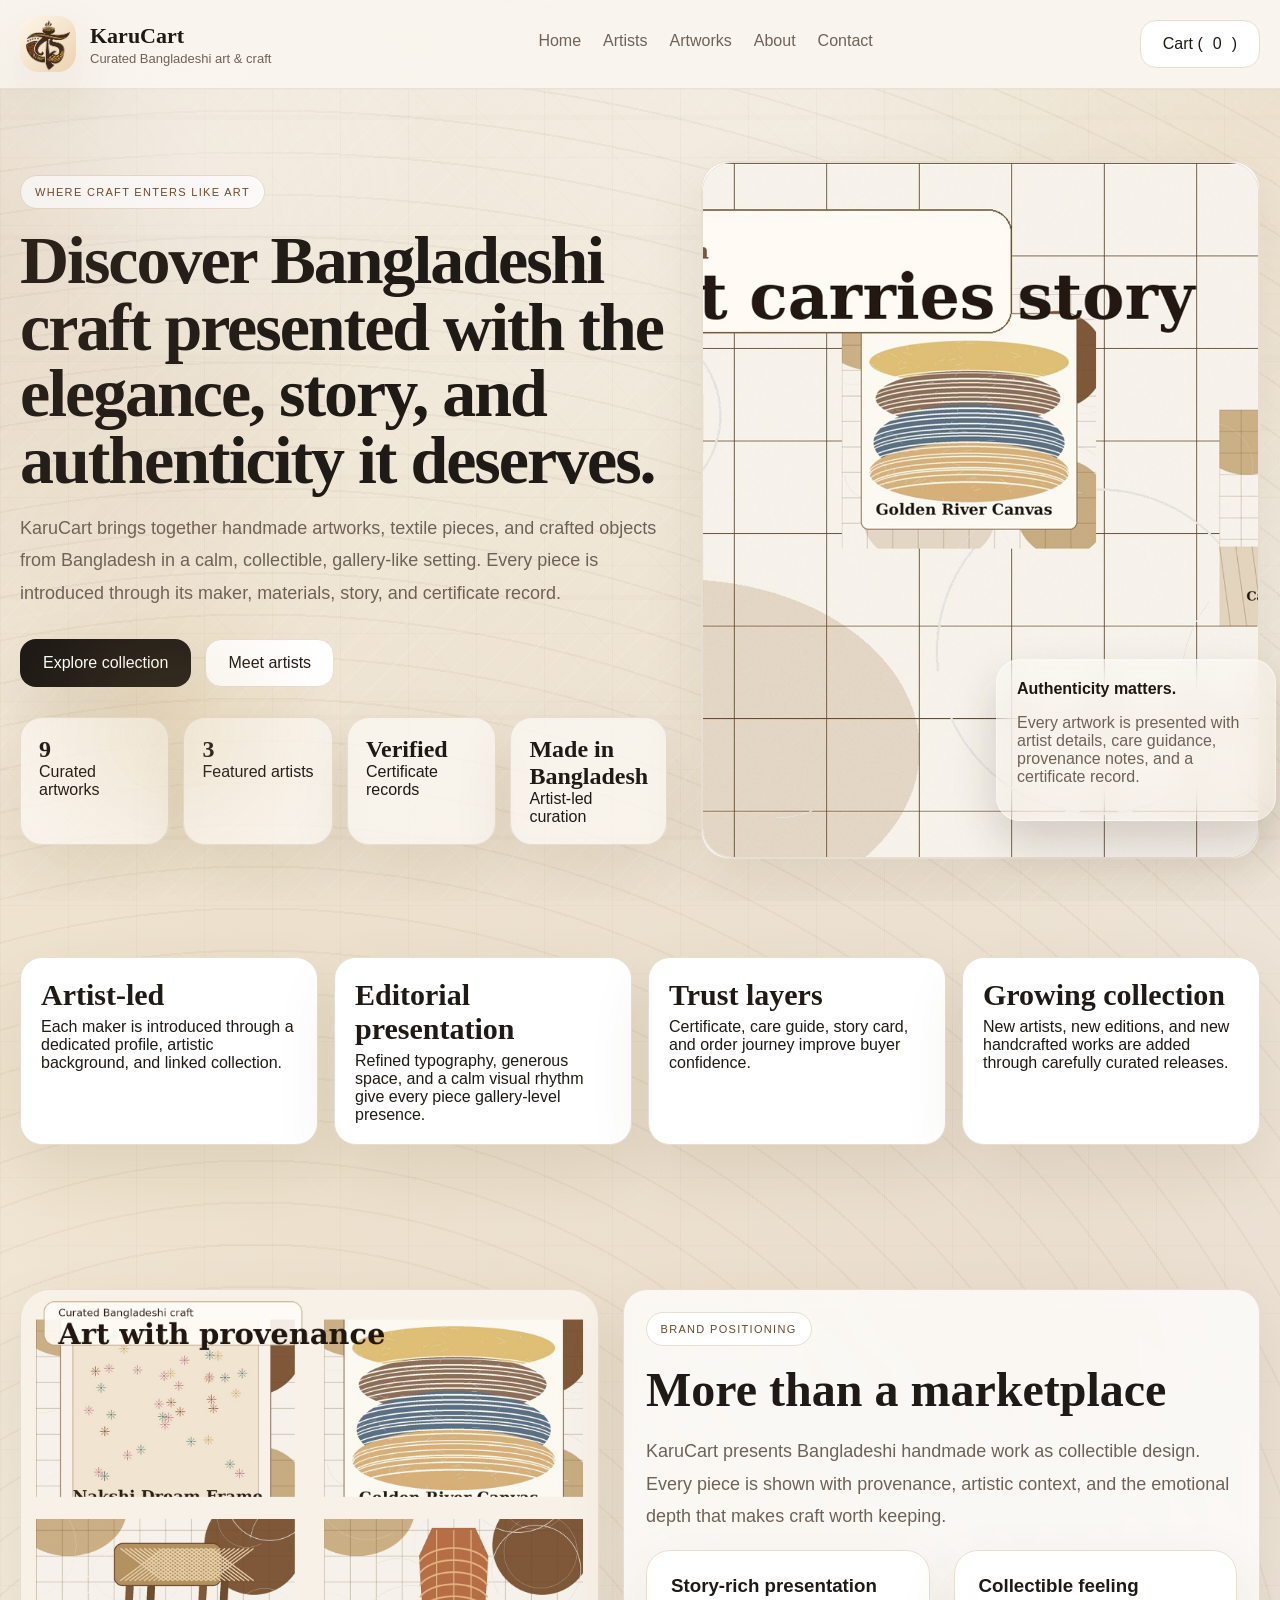
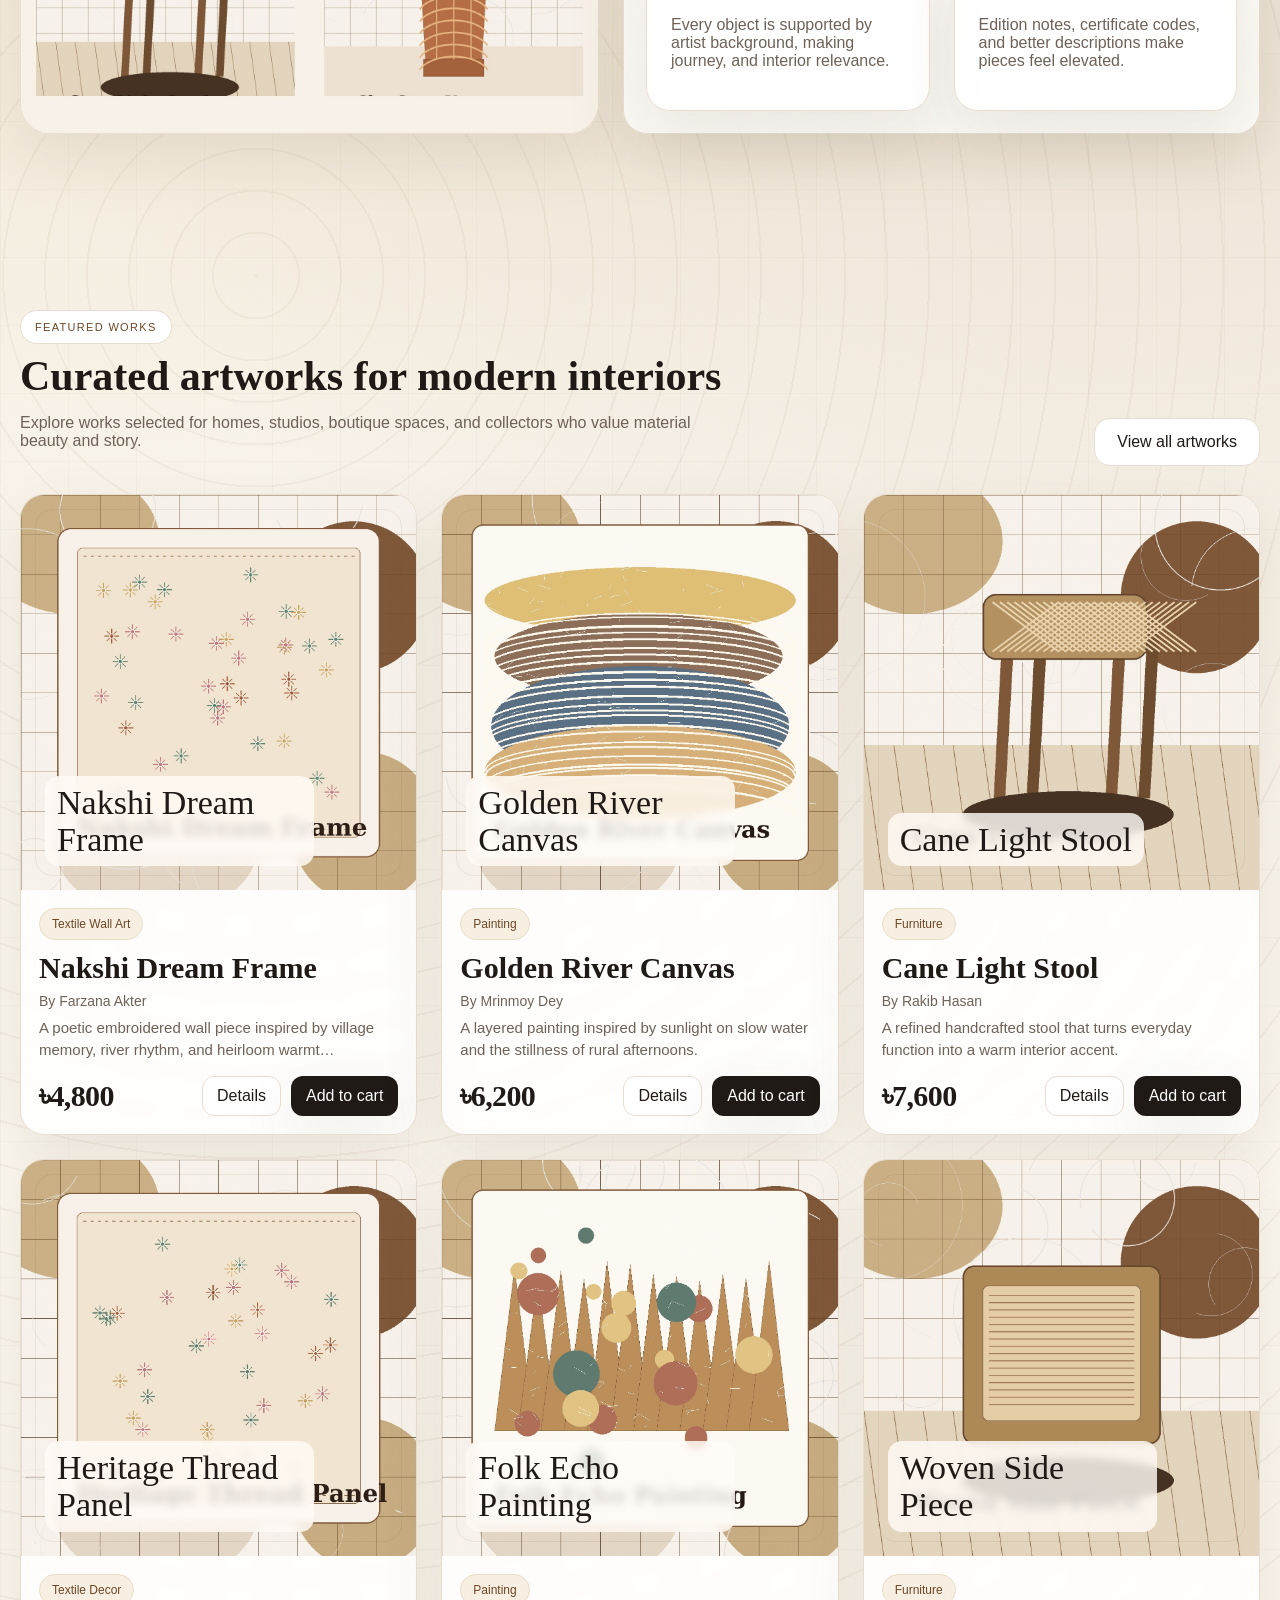
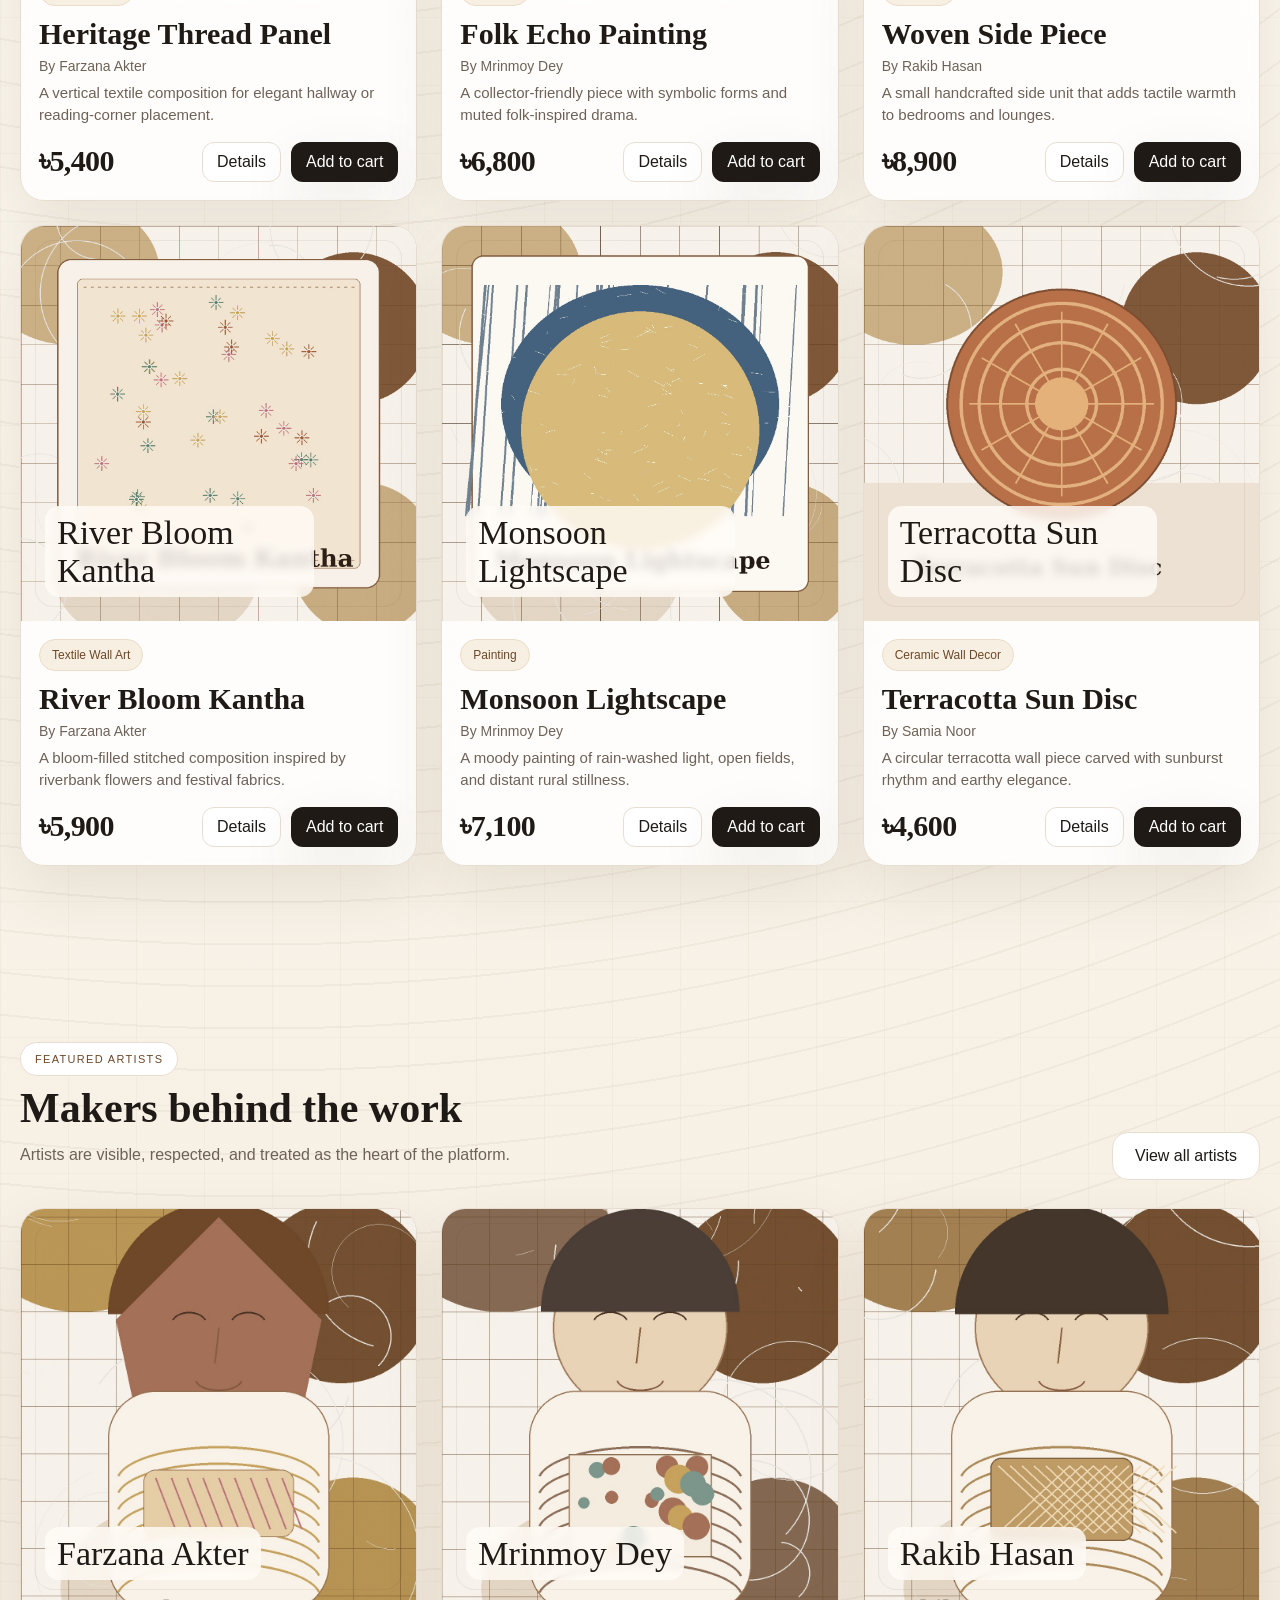
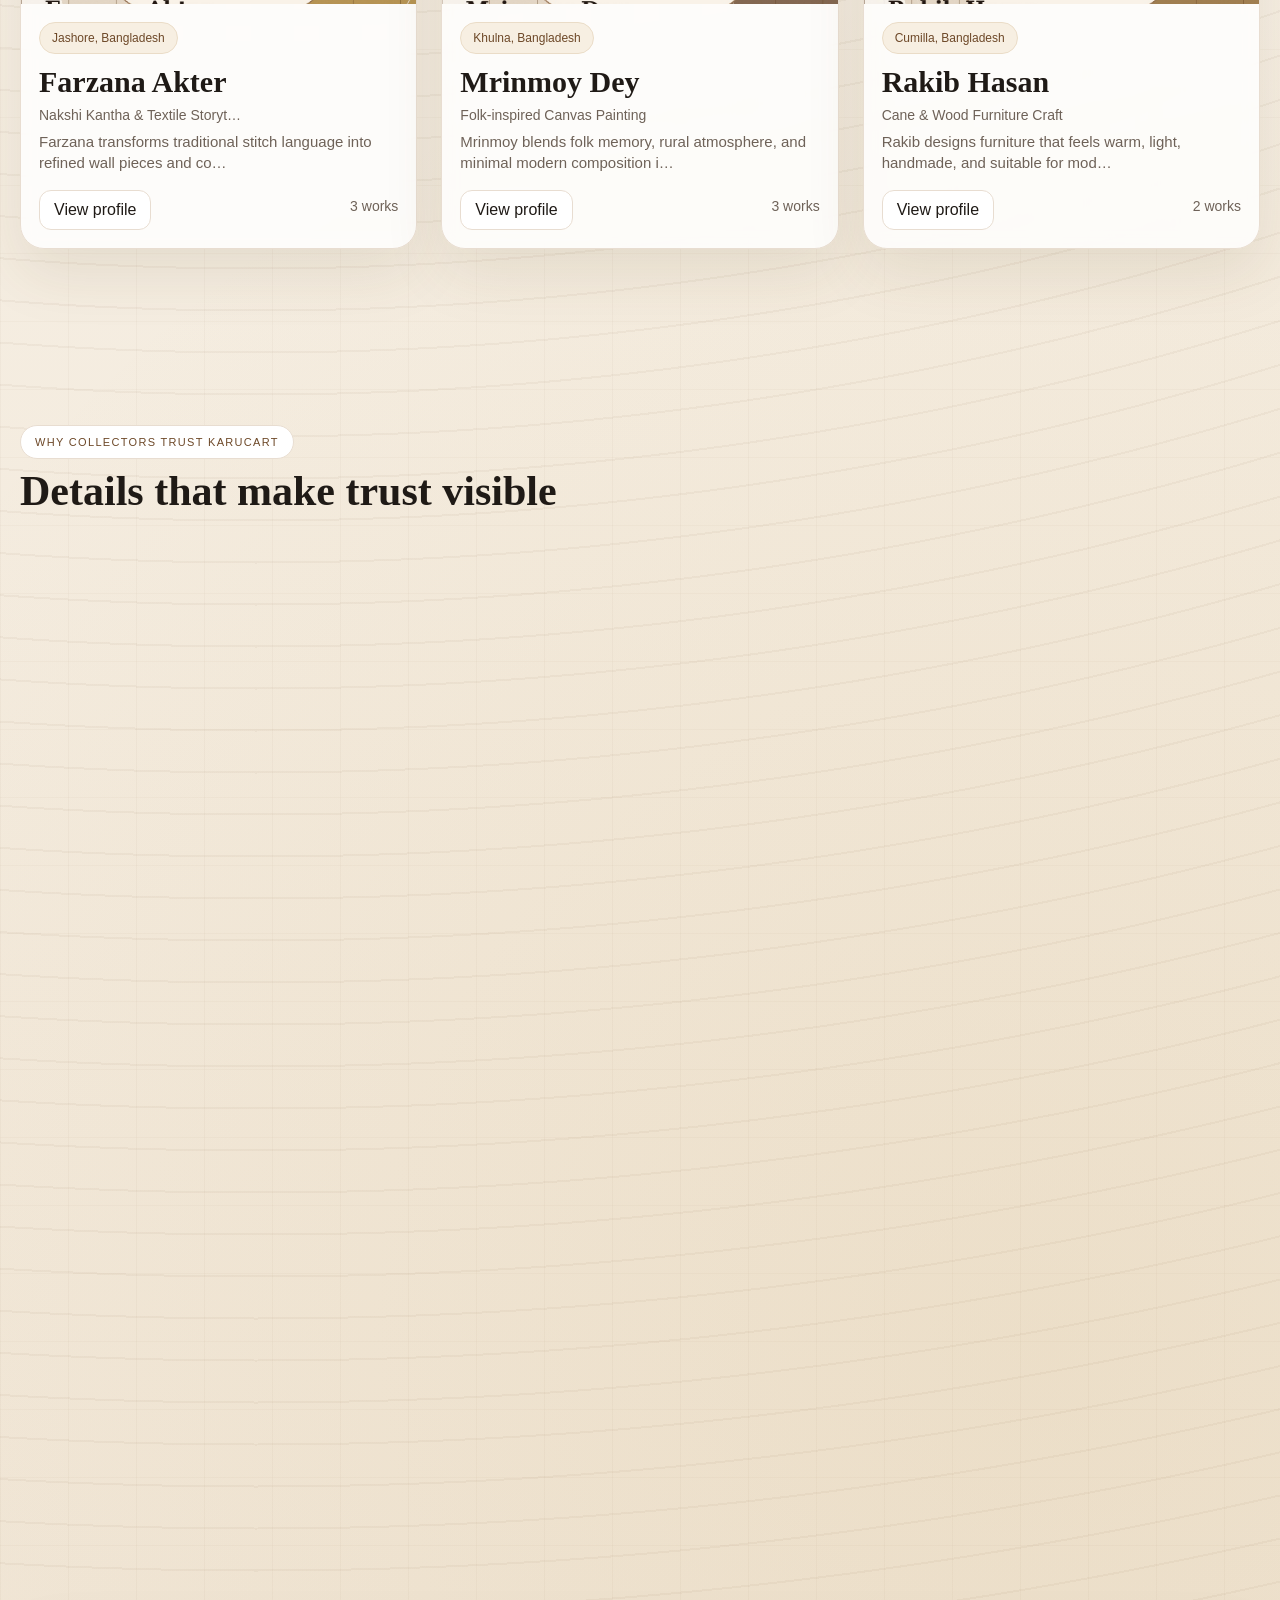
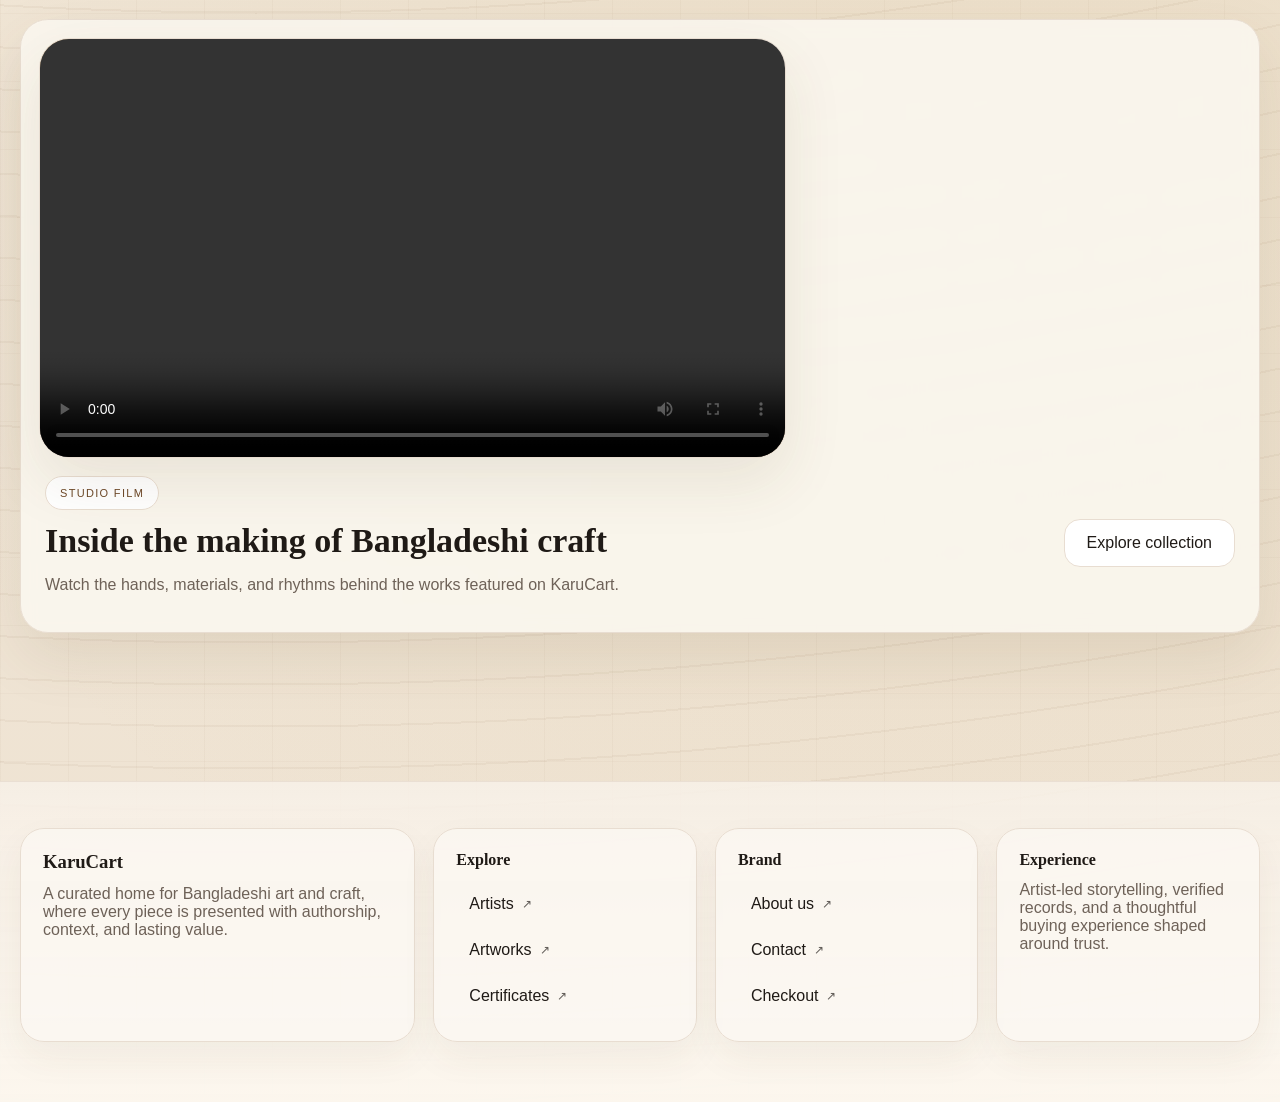
==== commit df3c2f84: "Initializing" ====
--- a/index.html
+++ b/index.html
@@ -30,23 +30,23 @@
 </header>
 <main>
 <section class="hero"><div class="container hero-grid">
-  <div><span class="eyebrow">Where craft enters like art</span><h1>When visitors enter KaruCart, the website itself should feel like a curated piece of art.</h1><p class="lead">This version uses a white editorial luxury theme so the brand feels calm, premium, gallery-like, and emotionally rich. It expands the experience far beyond a simple landing page with artist stories, detailed artworks, certificate pages, and a proper order journey.</p><div class="hero-actions"><a class="btn" href="artworks.html">Explore collection</a><a class="btn btn-secondary" href="artists.html">Meet artists</a></div><div class="hero-stats"><div class="stat"><strong>6</strong><span>Curated artworks</span></div><div class="stat"><strong>3</strong><span>Featured artists</span></div><div class="stat"><strong>Verified</strong><span>Digital certificate flow</span></div><div class="stat"><strong>Premium</strong><span>Editorial presentation</span></div></div></div>
-  <div class="hero-visual"><div class="floating-card"><img class="hero-feature-image" src="assets/images/site/hero-feature.jpg" alt="Featured KaruCart craft collection" /></div><div class="floating-note"><strong>Authenticity matters.</strong><p class="muted">Every artwork page now has richer storytelling, care details, edition notes, and a digital certificate page.</p></div></div>
+  <div><span class="eyebrow">Where craft enters like art</span><h1>Discover Bangladeshi craft presented with the elegance, story, and authenticity it deserves.</h1><p class="lead">KaruCart brings together handmade artworks, textile pieces, and crafted objects from Bangladesh in a calm, collectible, gallery-like setting. Every piece is introduced through its maker, materials, story, and certificate record.</p><div class="hero-actions"><a class="btn" href="artworks.html">Explore collection</a><a class="btn btn-secondary" href="artists.html">Meet artists</a></div><div class="hero-stats"><div class="stat"><strong>9</strong><span>Curated artworks</span></div><div class="stat"><strong>3</strong><span>Featured artists</span></div><div class="stat"><strong>Verified</strong><span>Certificate records</span></div><div class="stat"><strong>Made in Bangladesh</strong><span>Artist-led curation</span></div></div></div>
+  <div class="hero-visual"><div class="floating-card"><img class="hero-feature-image" src="assets/images/site/hero-feature.jpg" alt="Featured KaruCart craft collection" /></div><div class="floating-note"><strong>Authenticity matters.</strong><p class="muted">Every artwork is presented with artist details, care guidance, provenance notes, and a certificate record.</p></div></div>
 </div></section>
-<section class="section-tight"><div class="container kpi-strip"><div class="kpi"><strong>Artist-first</strong><span>Each maker receives a full profile, philosophy, achievements, and linked works.</span></div><div class="kpi"><strong>Art-led UI</strong><span>White space, editorial typography, and calm composition make the platform feel premium.</span></div><div class="kpi"><strong>Trust layers</strong><span>Certificate, care guide, story card, and order journey improve buyer confidence.</span></div><div class="kpi"><strong>Scalable demo</strong><span>Ready to grow into real backend, onboarding, checkout, and AR features later.</span></div></div></section>
-<section class="section"><div class="container collection-banner"><img class="banner-art-image" src="assets/images/site/brand-story.jpg" alt="Curated Bangladeshi art and craft story image" /><div class="card card-body"><span class="eyebrow">Brand Positioning</span><h2 style="font-family:Georgia,serif;font-size:48px;margin:16px 0 10px">More than an e-commerce site</h2><p class="lead">KaruCart is imagined as a cultural luxury platform — a place where handmade pieces are not treated like anonymous products, but like designed objects with provenance, artistic context, and emotional value.</p><div class="grid-2"><div class="info-panel"><h3>Story-rich presentation</h3><p class="muted">Every object is supported by artist background, making journey, and interior relevance.</p></div><div class="info-panel"><h3>Collectible feeling</h3><p class="muted">Edition notes, certificate codes, and better descriptions make pieces feel elevated.</p></div></div></div></div></section>
-<section class="section"><div class="container"><div class="section-head"><div><span class="eyebrow">Featured Works</span><h2>Curated artworks for modern interiors</h2><p class="muted">A homepage section should tempt the user to enter deeper detail pages, not just skim cards.</p></div><a class="btn btn-secondary" href="artworks.html">View all artworks</a></div><div class="grid-3" id="featuredProducts"></div></div></section>
+<section class="section-tight"><div class="container kpi-strip"><div class="kpi"><strong>Artist-led</strong><span>Each maker is introduced through a dedicated profile, artistic background, and linked collection.</span></div><div class="kpi"><strong>Editorial presentation</strong><span>Refined typography, generous space, and a calm visual rhythm give every piece gallery-level presence.</span></div><div class="kpi"><strong>Trust layers</strong><span>Certificate, care guide, story card, and order journey improve buyer confidence.</span></div><div class="kpi"><strong>Growing collection</strong><span>New artists, new editions, and new handcrafted works are added through carefully curated releases.</span></div></div></section>
+<section class="section"><div class="container collection-banner"><img class="banner-art-image" src="assets/images/site/brand-story.jpg" alt="Curated Bangladeshi art and craft story image" /><div class="card card-body"><span class="eyebrow">Brand Positioning</span><h2 style="font-family:Georgia,serif;font-size:48px;margin:16px 0 10px">More than a marketplace</h2><p class="lead">KaruCart presents Bangladeshi handmade work as collectible design. Every piece is shown with provenance, artistic context, and the emotional depth that makes craft worth keeping.</p><div class="grid-2"><div class="info-panel"><h3>Story-rich presentation</h3><p class="muted">Every object is supported by artist background, making journey, and interior relevance.</p></div><div class="info-panel"><h3>Collectible feeling</h3><p class="muted">Edition notes, certificate codes, and better descriptions make pieces feel elevated.</p></div></div></div></div></section>
+<section class="section"><div class="container"><div class="section-head"><div><span class="eyebrow">Featured Works</span><h2>Curated artworks for modern interiors</h2><p class="muted">Explore works selected for homes, studios, boutique spaces, and collectors who value material beauty and story.</p></div><a class="btn btn-secondary" href="artworks.html">View all artworks</a></div><div class="grid-3" id="featuredProducts"></div></div></section>
 <section class="section"><div class="container"><div class="section-head"><div><span class="eyebrow">Featured Artists</span><h2>Makers behind the work</h2><p class="muted">Artists are visible, respected, and treated as the heart of the platform.</p></div><a class="btn btn-secondary" href="artists.html">View all artists</a></div><div class="grid-3" id="featuredArtists"></div></div></section>
-<section class="section"><div class="container"><div class="section-head"><div><span class="eyebrow">Why this feels premium</span><h2>Details that make trust visible</h2></div></div><div class="grid-4"><div class="value-card card-body"><h3>Digital certificate</h3><p class="muted">Each artwork can lead to a verification page with certificate code and authenticity details.</p></div><div class="value-card card-body"><h3>Care & shipping notes</h3><p class="muted">Premium packaging and care instructions make the experience feel thoughtful and complete.</p></div><div class="value-card card-body"><h3>Order confirmation flow</h3><p class="muted">The user journey continues beyond add-to-cart with checkout and confirmation pages.</p></div><div class="value-card card-body"><h3>Editorial aesthetics</h3><p class="muted">White background, serif headlines, and layered panels create a gallery-like emotion.</p></div></div></div></section>
-<section class="section"><div class="container split"><div><span class="eyebrow">Collector Confidence</span><h2 style="font-family:Georgia,serif;font-size:44px;margin:16px 0">What arrives with a premium KaruCart order</h2><p class="lead">Not only the product. The platform also promises story, verification, care, and presentation.</p><div class="timeline-card card-body"><h3>Inside the package</h3><ul class="bullet-list"><li>Handcrafted artwork or furniture piece</li><li>Certificate of authenticity</li><li>Artist story card</li><li>Care and display guide</li><li>Premium packaging concept</li></ul></div></div><div class="grid-2"><div class="testimonial card-body"><p>“It feels closer to a design gallery than a student demo website.”</p><strong>Interior buyer persona</strong></div><div class="testimonial card-body"><p>“The white theme makes the craft look expensive and calm.”</p><strong>Curation reviewer</strong></div><div class="testimonial card-body"><p>“Artist pages make the platform feel ethical and human.”</p><strong>Brand consultant</strong></div><div class="testimonial card-body"><p>“The certificate page adds immediate trust.”</p><strong>Collector persona</strong></div></div></div></section>
+<section class="section"><div class="container"><div class="section-head"><div><span class="eyebrow">Why collectors trust KaruCart</span><h2>Details that make trust visible</h2></div></div><div class="grid-4"><div class="value-card card-body"><h3>Digital certificate</h3><p class="muted">Each artwork includes a certificate page with a record code, artist linkage, and provenance details.</p></div><div class="value-card card-body"><h3>Care & shipping notes</h3><p class="muted">Care instructions and thoughtful packaging help each piece arrive with the attention it deserves.</p></div><div class="value-card card-body"><h3>Order confirmation flow</h3><p class="muted">From cart to order confirmation, every step is designed to feel clear, calm, and trustworthy.</p></div><div class="value-card card-body"><h3>Editorial aesthetics</h3><p class="muted">Soft tones, serif typography, and layered panels create an atmosphere closer to a design gallery than a catalogue.</p></div></div></div></section>
+<section class="section"><div class="container split"><div><span class="eyebrow">Collector Confidence</span><h2 style="font-family:Georgia,serif;font-size:44px;margin:16px 0">What arrives with a KaruCart order</h2><p class="lead">Every order is prepared to reflect the value of the work inside, from presentation to documentation.</p><div class="timeline-card card-body"><h3>Inside the package</h3><ul class="bullet-list"><li>Handcrafted artwork or furniture piece</li><li>Certificate of authenticity</li><li>Artist story card</li><li>Care and display guide</li><li>Premium packaging concept</li></ul></div></div><div class="grid-2"><div class="testimonial card-body"><p>“It feels closer to a design gallery than a conventional online store.”</p><strong>Interior collector</strong></div><div class="testimonial card-body"><p>“The presentation gives each piece calm presence and premium value.”</p><strong>Design reviewer</strong></div><div class="testimonial card-body"><p>“The artist pages make every purchase feel connected to a real maker.”</p><strong>Private buyer</strong></div><div class="testimonial card-body"><p>“The certificate record adds confidence and collectibility.”</p><strong>Art patron</strong></div></div></div></section>
 <section class="section"><div class="container" id="homeVideo"></div></section>
 </main>
 <footer class="footer">
   <div class="container footer-grid">
-    <div><h3>KaruCart</h3><p class="muted">An art-first concept marketplace where handcrafted work is presented with story, trust, beauty, and cultural dignity.</p></div>
+    <div><h3>KaruCart</h3><p class="muted">A curated home for Bangladeshi art and craft, where every piece is presented with authorship, context, and lasting value.</p></div>
     <div><h4>Explore</h4><p><a href="artists.html">Artists</a><br><a href="artworks.html">Artworks</a><br><a href="certificate.html">Certificates</a></p></div>
-    <div><h4>Brand</h4><p><a href="about.html">About us</a><br><a href="contact.html">Contact</a><br><a href="checkout.html">Checkout demo</a></p></div>
-    <div><h4>Experience</h4><p class="muted">White editorial theme, premium product storytelling, and room for future AR, payments, and real artist onboarding.</p></div>
+    <div><h4>Brand</h4><p><a href="about.html">About us</a><br><a href="contact.html">Contact</a><br><a href="checkout.html">Checkout</a></p></div>
+    <div><h4>Experience</h4><p class="muted">Artist-led storytelling, verified records, and a thoughtful buying experience shaped around trust.</p></div>
   </div>
 </footer>
 <script src="script.js"></script>
--- a/style.css
+++ b/style.css
@@ -40,12 +40,12 @@
 .hero h1{font-size:68px;line-height:.98;margin:18px 0;font-family:Georgia,serif;font-weight:700;letter-spacing:-.03em}
 .lead{font-size:18px;line-height:1.8;color:var(--muted);max-width:700px}
 .hero-actions{display:flex;flex-wrap:wrap;gap:14px;margin:30px 0}
-.hero-stats{display:grid;grid-template-columns:repeat(4,1fr);gap:14px;margin-top:26px}.stat{background:rgba(255,255,255,.72);border:1px solid var(--line);border-radius:22px;padding:18px;box-shadow:var(--shadow)}.stat strong{display:block;font-size:24px;font-family:Georgia,serif}
+.hero-stats{display:grid;grid-template-columns:repeat(4,1fr);gap:14px;margin-top:26px}.stat{background:rgba(252,248,242,.78);border:1px solid var(--line);border-radius:22px;padding:18px;box-shadow:var(--shadow)}.stat strong{display:block;font-size:24px;font-family:Georgia,serif}
 .hero-visual{position:relative}.floating-card{background:var(--panel);border:1px solid var(--line);border-radius:28px;overflow:hidden;box-shadow:var(--shadow)}
 .art-visual{aspect-ratio:4/5;background:linear-gradient(135deg,#efe3d1,#fff), radial-gradient(circle at 80% 20%, #cfa971, transparent 20%), radial-gradient(circle at 20% 70%, #b08158, transparent 18%);position:relative}
 .art-visual:before{content:'Crafted stories, framed with dignity';position:absolute;left:36px;bottom:38px;font-family:Georgia,serif;font-size:42px;max-width:330px;color:#3c2d20;line-height:1.1}
 .art-visual:after{content:'KaruCart Curated Edition';position:absolute;right:30px;top:24px;padding:10px 12px;border:1px solid rgba(61,46,33,.18);border-radius:999px;font-size:12px;letter-spacing:.1em;text-transform:uppercase;background:rgba(255,255,255,.75)}
-.floating-note{position:absolute;right:-16px;bottom:38px;background:#fff;padding:18px;border-radius:20px;border:1px solid var(--line);box-shadow:var(--shadow);max-width:250px}
+.floating-note{position:absolute;right:-16px;bottom:38px;padding:20px 20px 18px;border-radius:24px;border:1px solid rgba(255,255,255,.38);background:linear-gradient(180deg,rgba(255,255,255,.36),rgba(255,255,255,.14));backdrop-filter:blur(18px) saturate(135%);-webkit-backdrop-filter:blur(18px) saturate(135%);box-shadow:0 22px 45px rgba(50,34,18,.18), inset 0 1px 0 rgba(255,255,255,.28);max-width:280px;color:#1f1712}
 .grid-2,.grid-3,.grid-4{display:grid;gap:24px}.grid-2{grid-template-columns:repeat(2,1fr)}.grid-3{grid-template-columns:repeat(3,1fr)}.grid-4{grid-template-columns:repeat(4,1fr)}
 .card,.info-panel,.testimonial,.faq-item,.detail-card,.value-card,.timeline-card,.checkout-box{background:rgba(255,255,255,.76);border:1px solid var(--line);border-radius:24px;box-shadow:var(--shadow)}
 .card-body{padding:22px}.info-panel{padding:24px}.info-panel h3,.faq-item h3,.detail-card h3,.value-card h3,.timeline-card h3{margin-top:0}
@@ -102,7 +102,7 @@
 }
 
 /* Homepage motion/video section */
-.video-panel,.video-placeholder,.film-card{background:rgba(255,255,255,.86);border:1px solid var(--line);border-radius:28px;box-shadow:var(--shadow)}
+.video-panel,.video-placeholder,.film-card{background:rgba(251,247,240,.88);border:1px solid var(--line);border-radius:28px;box-shadow:var(--shadow)}
 .video-panel{padding:18px}
 .video-placeholder{aspect-ratio:16/9;display:grid;place-items:center;position:relative;overflow:hidden;background:
   radial-gradient(circle at 30% 30%, rgba(199,162,92,.35), transparent 20%),
@@ -179,7 +179,7 @@
     repeating-radial-gradient(circle at 20% 25%, rgba(109,72,40,.05) 0 2px, transparent 2px 42px),
     repeating-linear-gradient(90deg, rgba(109,72,40,.035) 0 1px, transparent 1px 68px),
     repeating-linear-gradient(0deg, rgba(109,72,40,.03) 0 1px, transparent 1px 68px),
-    linear-gradient(180deg,#fbf7f0,#fffdf8 38%,#f6eee3);
+    linear-gradient(180deg,#f2ebdf,#fbf7ef 38%,#eee2d1);
 }
 body:before{
   opacity:.5;
@@ -239,11 +239,11 @@
 .product-price{font-size:30px;font-family:Georgia,serif;letter-spacing:-.02em}
 .btn,.btn-small{transition:transform .16s ease, background .16s ease, border-color .16s ease, box-shadow .16s ease}
 .reveal{transition:opacity .38s ease, transform .38s ease}
-.hero::after,.floating-card,.floating-note{animation-duration:12s}
-
-.footer{padding:46px 0 60px;background:linear-gradient(180deg,rgba(255,251,246,.76),rgba(255,253,249,.94));border-top:1px solid rgba(232,221,209,.9)}
+.hero::after,.floating-card,.floating-note{animation-duration:10s}
+
+.footer{padding:46px 0 60px;background:linear-gradient(180deg,rgba(247,240,231,.88),rgba(252,247,239,.96));border-top:1px solid rgba(232,221,209,.9)}
 .footer-grid{gap:18px}
-.footer-grid>div{background:rgba(255,255,255,.72);border:1px solid var(--line);border-radius:24px;padding:22px;box-shadow:0 16px 36px rgba(92,66,33,.06)}
+.footer-grid>div{background:rgba(252,248,242,.78);border:1px solid var(--line);border-radius:24px;padding:22px;box-shadow:0 16px 36px rgba(92,66,33,.06)}
 .footer h3,.footer h4{margin-top:0;margin-bottom:12px}
 .footer p{margin:0}
 .footer a{display:inline-flex;align-items:center;gap:8px;padding:9px 12px;border-radius:12px;margin:4px 0;color:var(--ink);border:1px solid transparent;transition:background .16s ease,border-color .16s ease,transform .16s ease}
